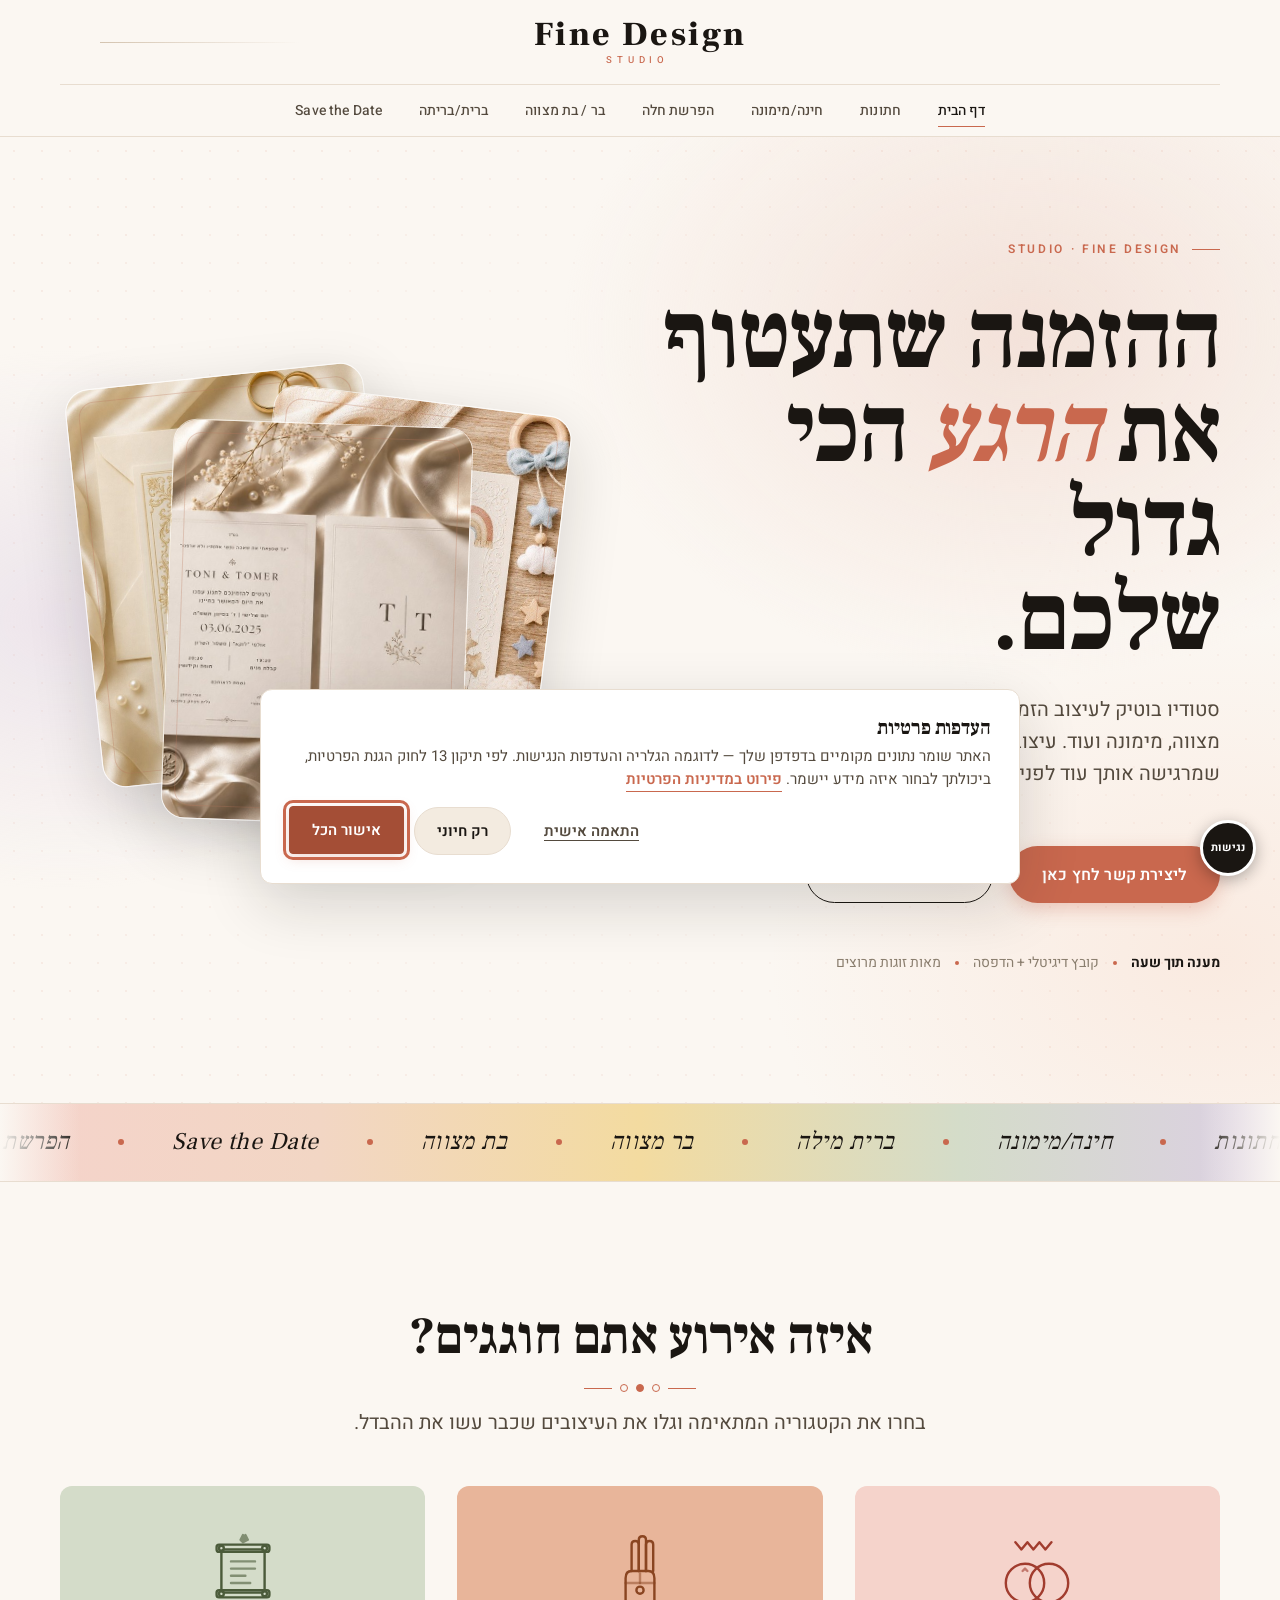
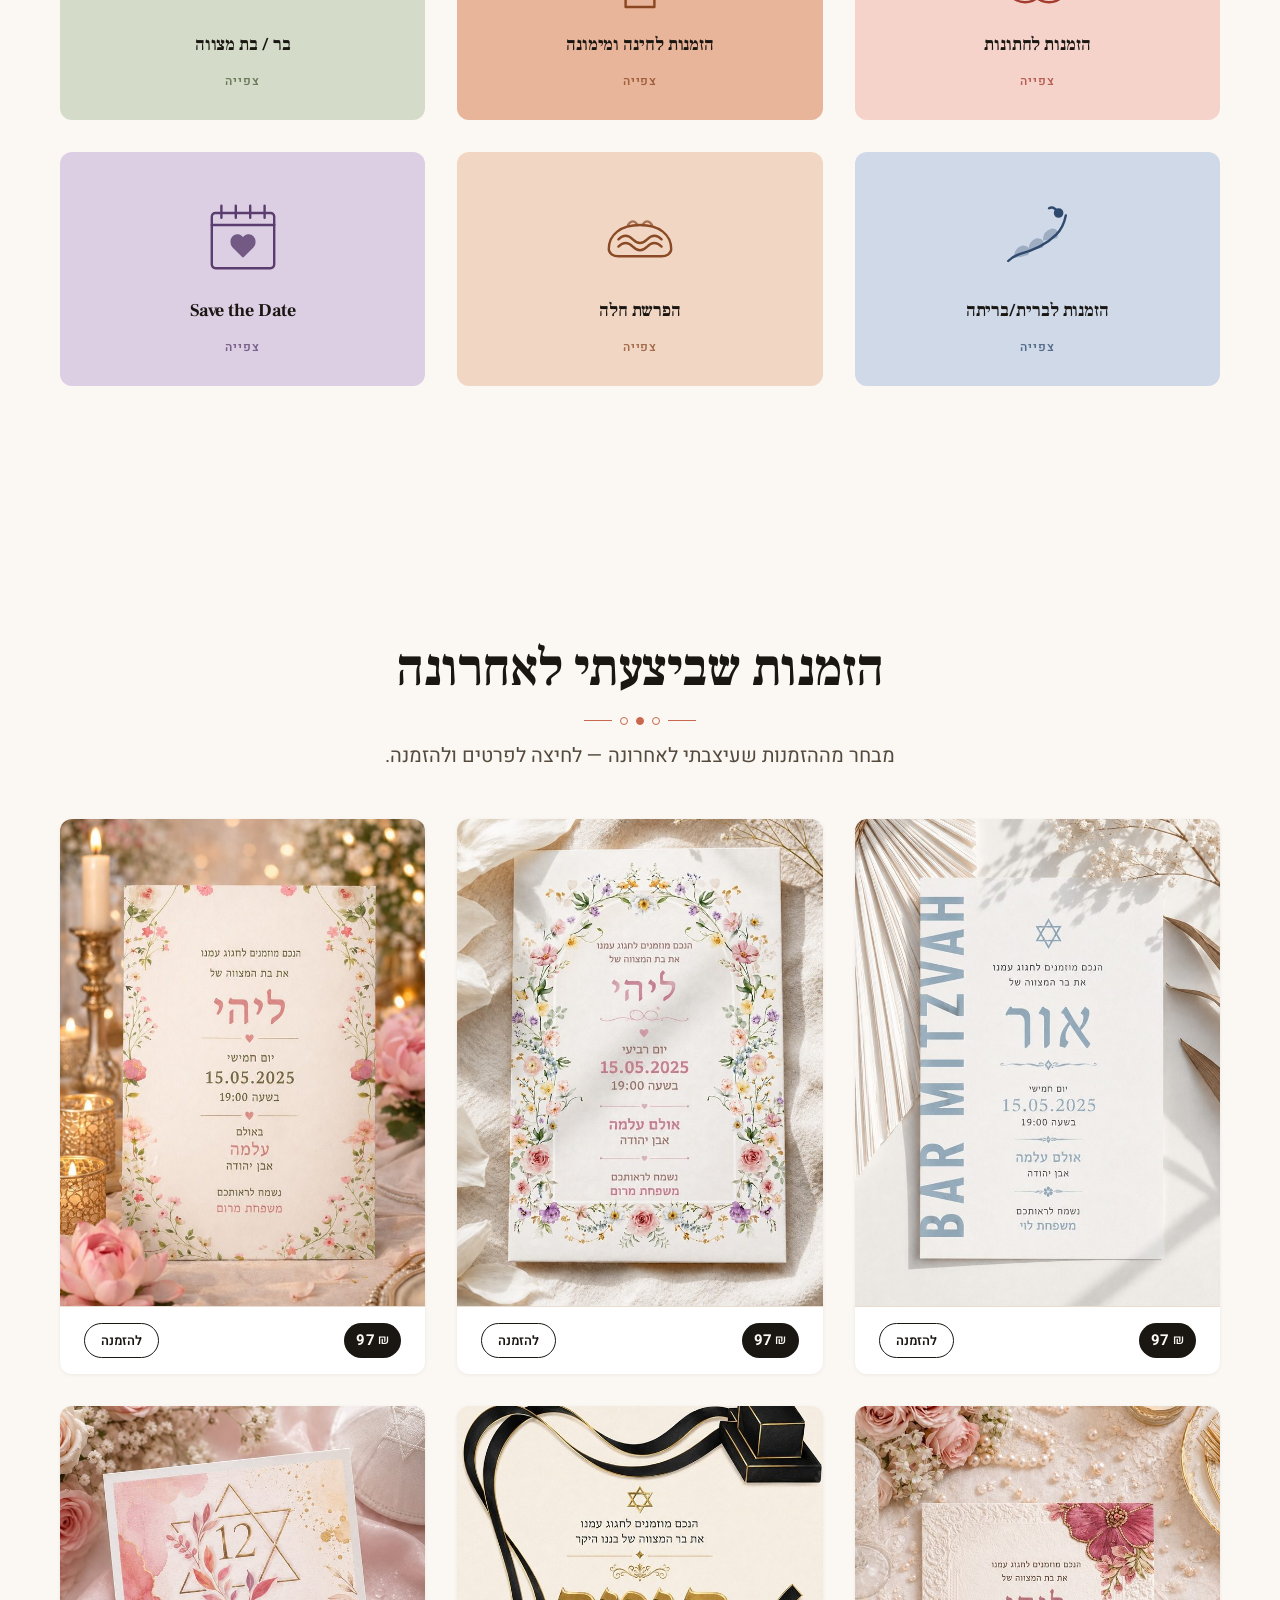
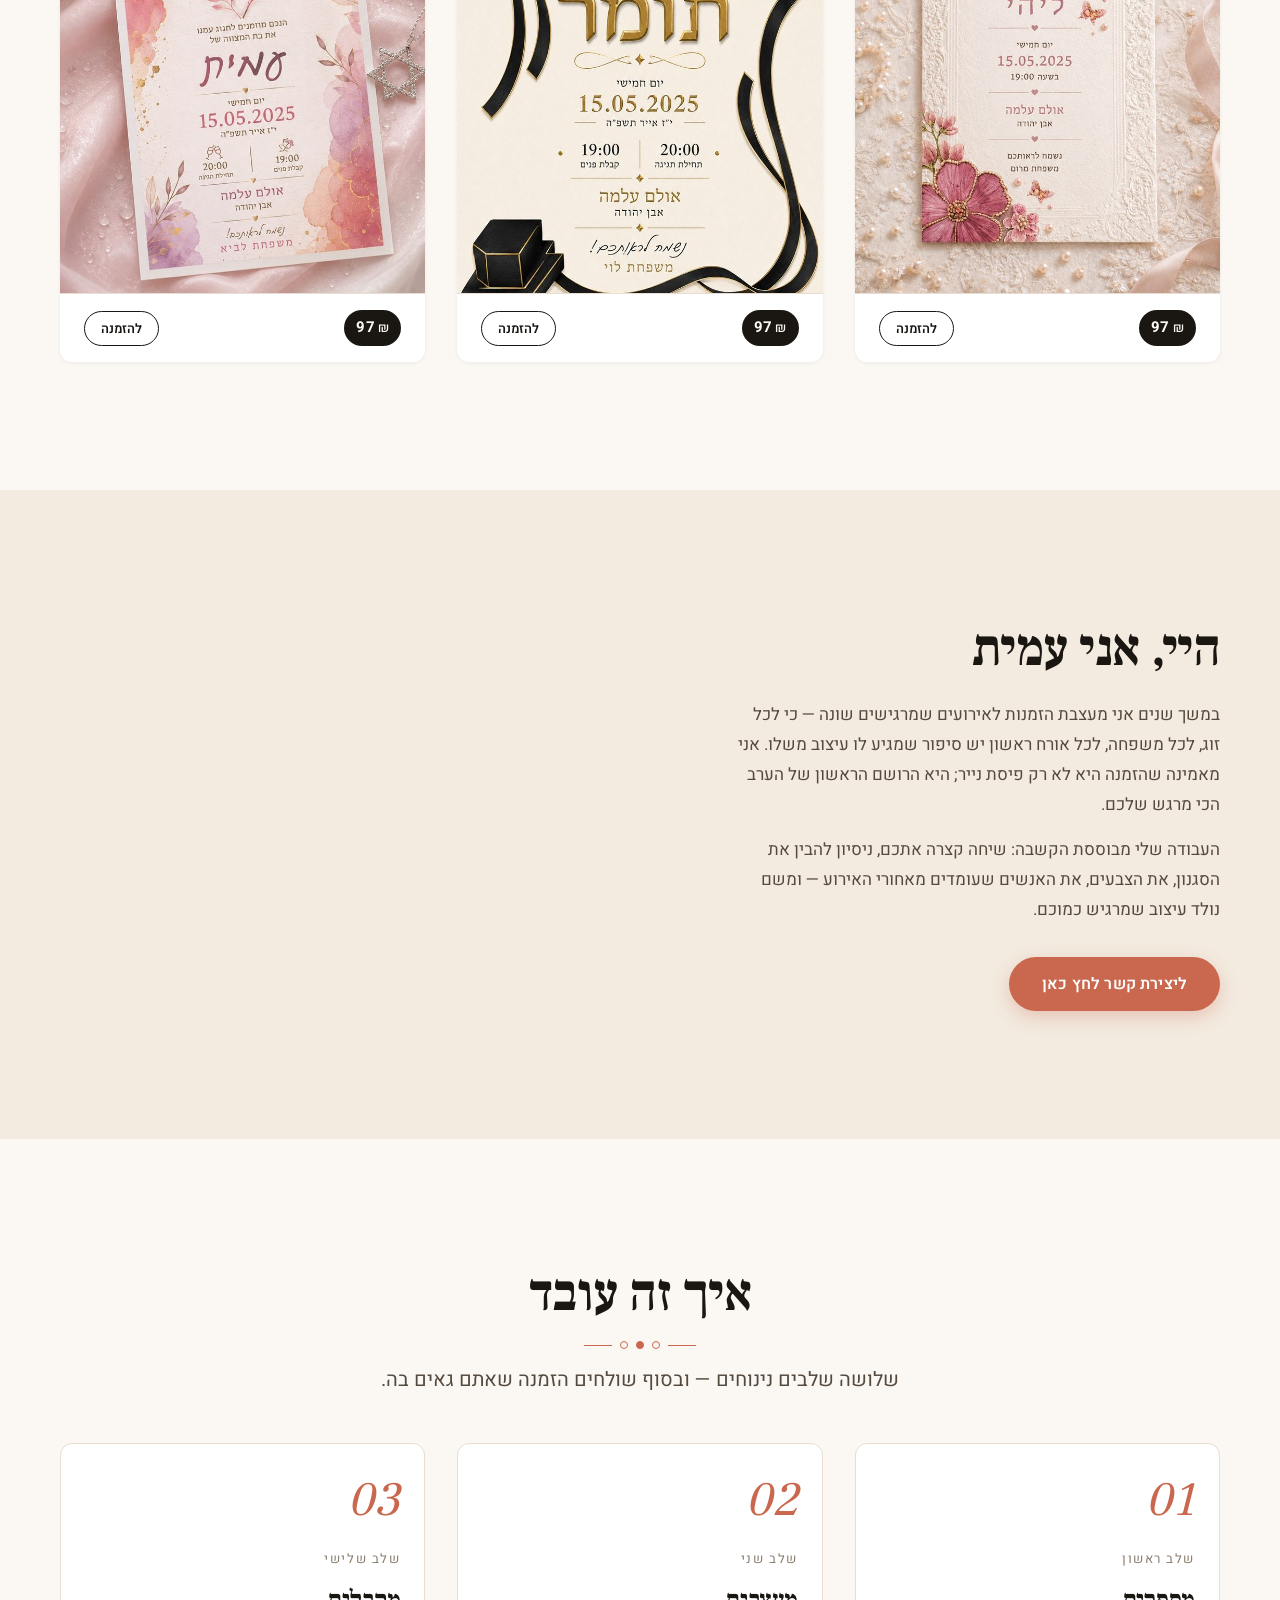
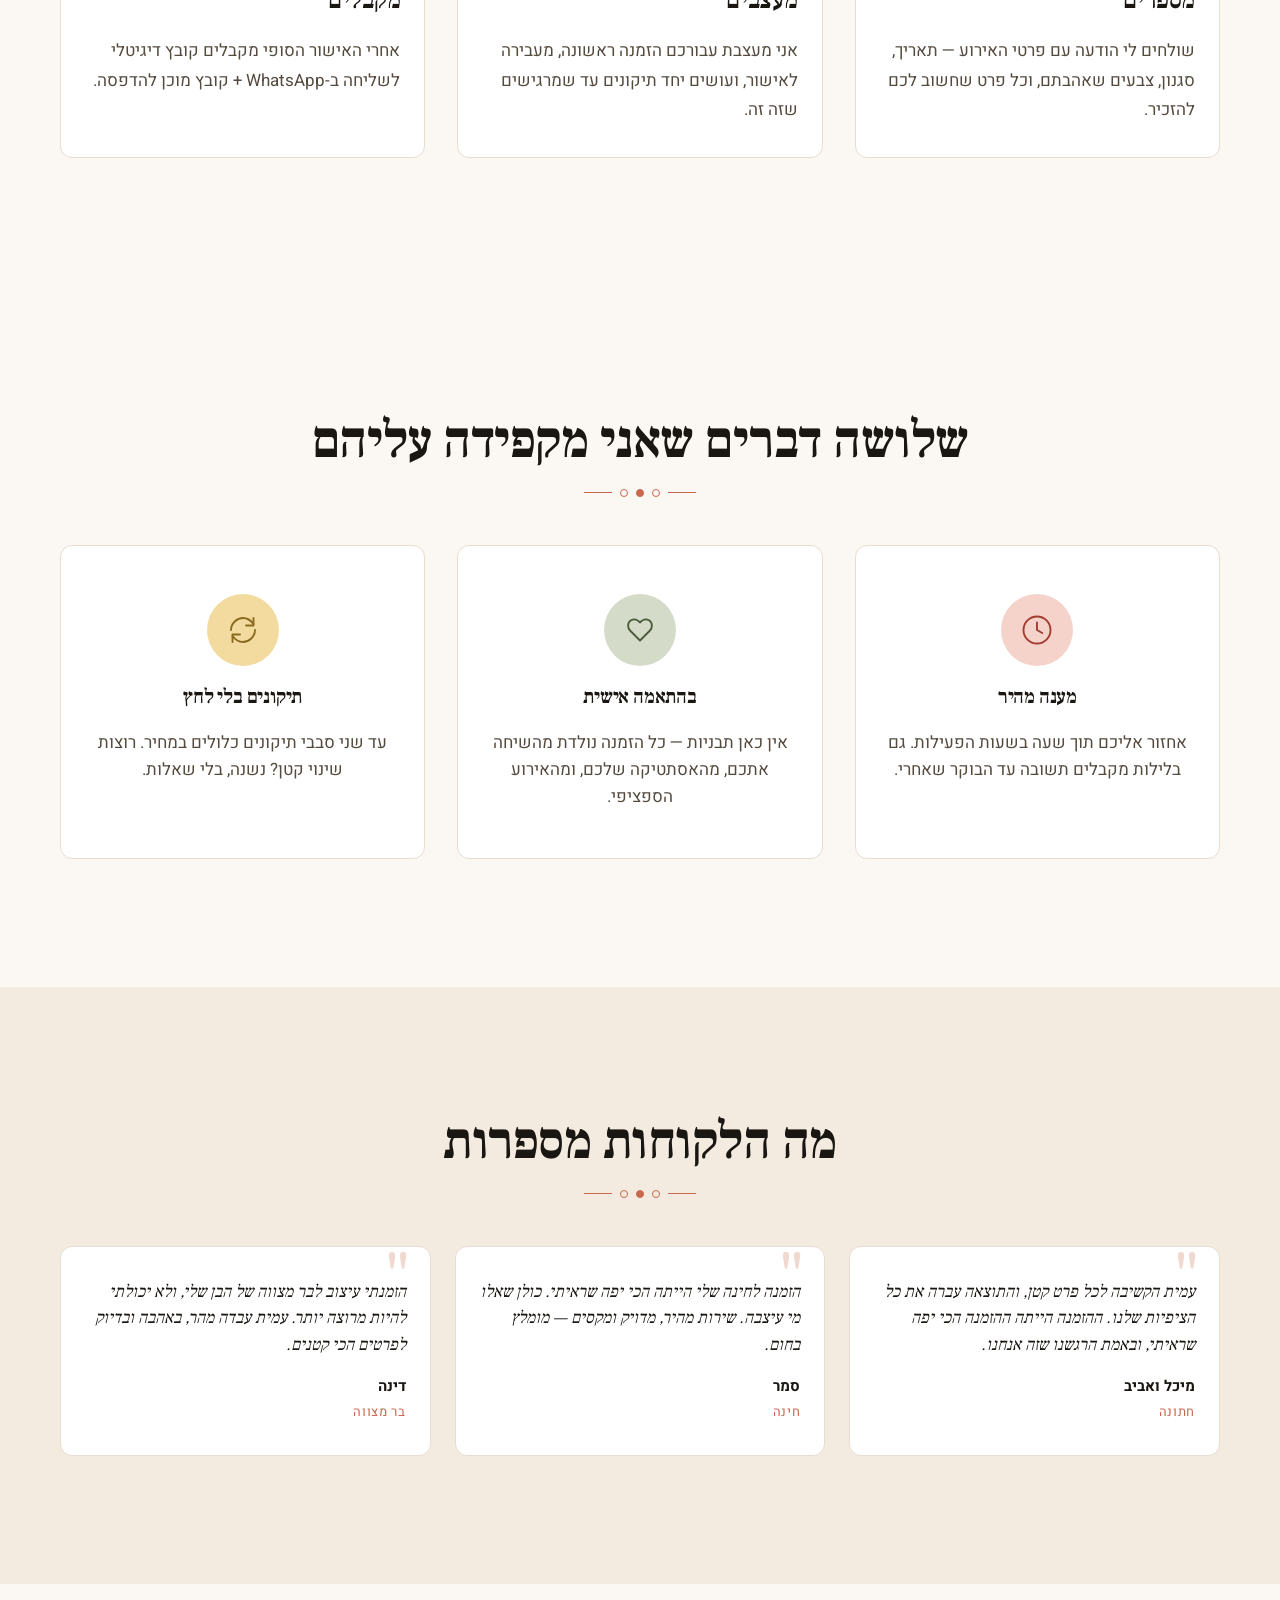
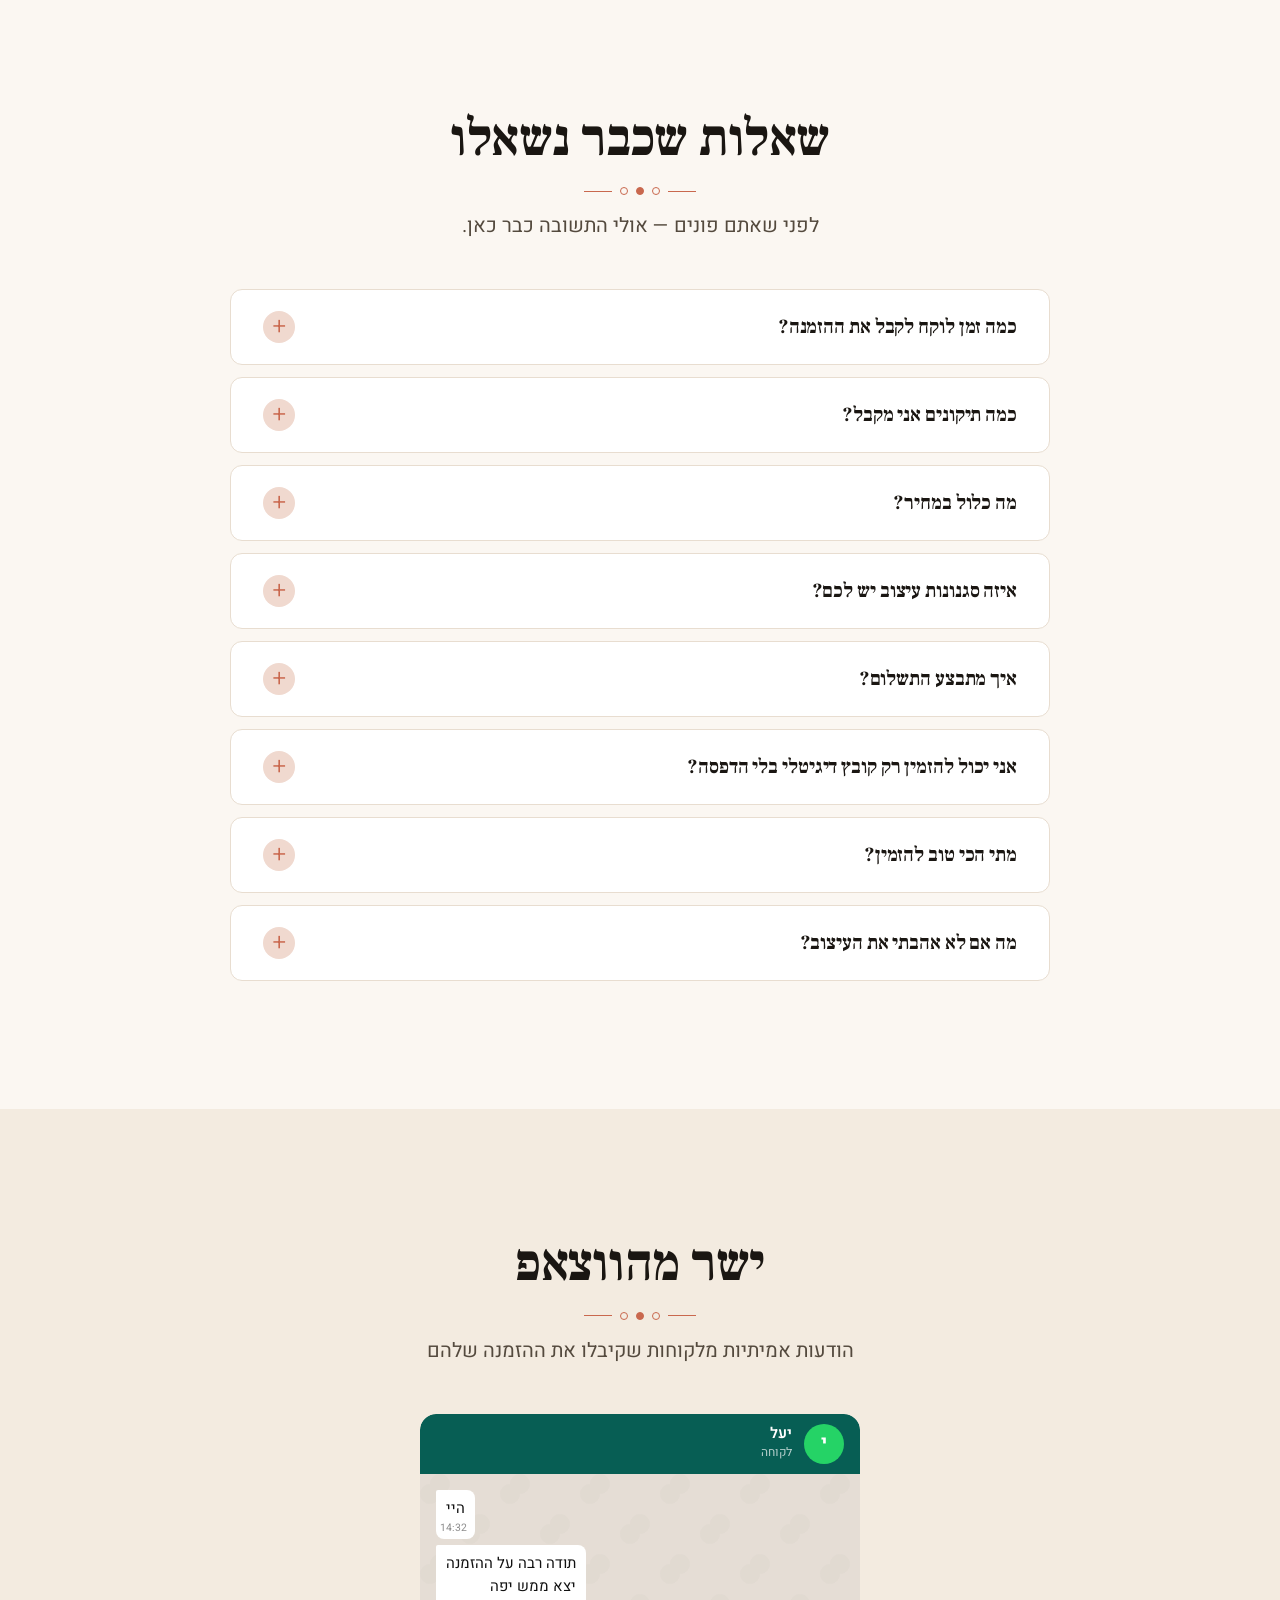
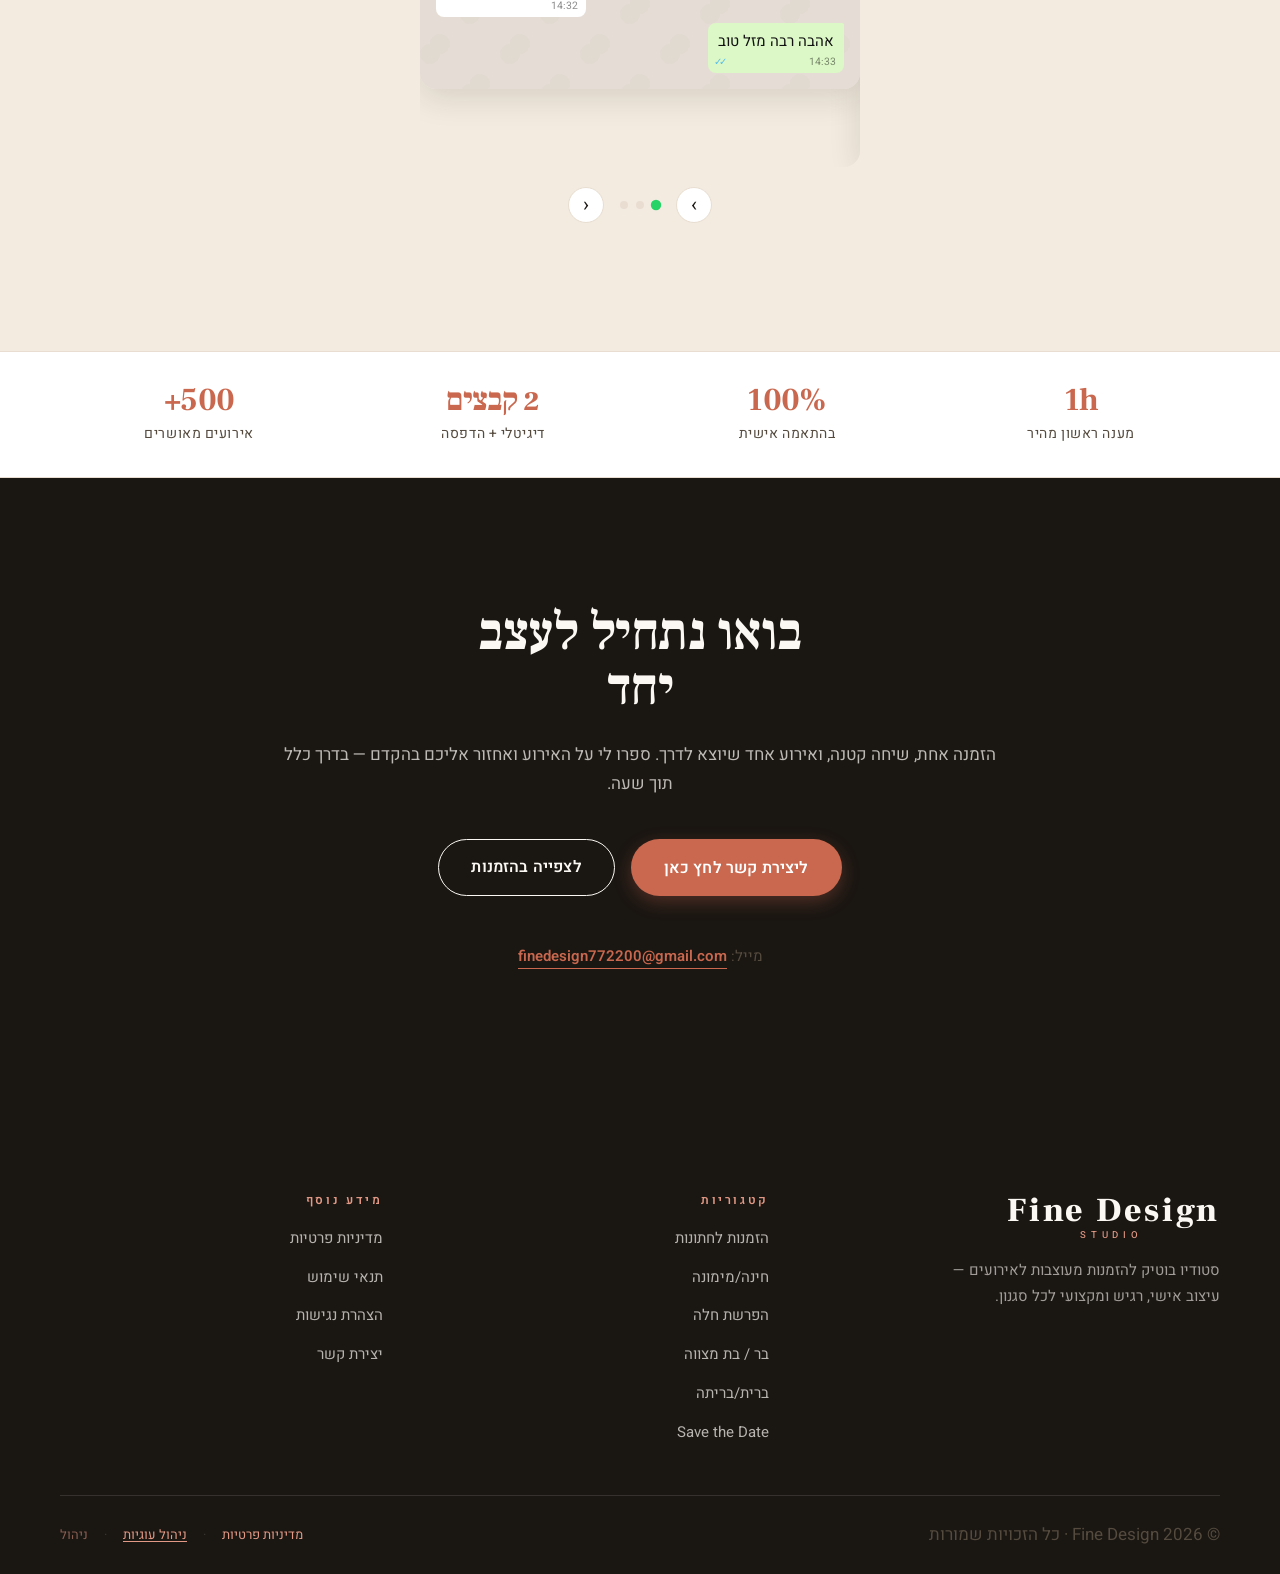
==== index.html @ a121dfce "Hamburger layout, FAQ edits, mobile reveal, invitation in email - Header: add padding-inline: 56px o" ====
<!DOCTYPE html>
<html dir="rtl" lang="he-IL">
<head>
  <meta charset="UTF-8">
  <meta name="viewport" content="width=device-width, initial-scale=1.0">
  <meta name="description" content="עיצוב הזמנות לאירועים בהתאמה אישית — חתונות, חינה, ברית מילה, בר/בת מצווה, ימי הולדת ועוד. סטודיו בוטיק, מענה תוך שעה, מחיר נגיש.">
  <meta name="keywords" content="הזמנות לאירועים, עיצוב הזמנות, הזמנות לחתונה, הזמנות לחינה, הזמנות לברית, הזמנות לבר מצווה, הזמנות ימי הולדת, הזמנות מעוצבות">
  <meta name="author" content="Fine Design — סטודיו עמית">
  <meta name="robots" content="index, follow">
  <title>Fine Design | סטודיו עמית — הזמנות לאירועים בעיצוב מדויק</title>
  <link rel="canonical" href="https://bespoke-raindrop-0633e9.netlify.app/">
  <meta property="og:type" content="website">
  <meta property="og:locale" content="he_IL">
  <meta property="og:url" content="https://bespoke-raindrop-0633e9.netlify.app/">
  <meta property="og:title" content="Fine Design | סטודיו עמית — הזמנות לאירועים בעיצוב מדויק">
  <meta property="og:description" content="עיצוב הזמנות לאירועים בהתאמה אישית — חתונות, חינה, ברית מילה, בר/בת מצווה, ימי הולדת ועוד.">
  <meta property="og:image" content="https://bespoke-raindrop-0633e9.netlify.app/images/og-image.jpg">
  <meta property="og:site_name" content="Fine Design">
  <meta name="twitter:card" content="summary_large_image">
  <meta name="twitter:title" content="Fine Design | סטודיו עמית">
  <meta name="twitter:description" content="הזמנות לאירועים בעיצוב מדויק — חתונות, חינה, ברית, בר/בת מצווה.">
  <script type="application/ld+json">
  {
    "@context": "https://schema.org",
    "@type": "ProfessionalService",
    "name": "Fine Design — סטודיו עמית",
    "description": "עיצוב הזמנות לאירועים בהתאמה אישית — חתונות, חינה, ברית מילה, בר/בת מצווה, ימי הולדת ועוד.",
    "url": "https://bespoke-raindrop-0633e9.netlify.app",
    "telephone": "+972505900090",
    "email": "amit@example.com",
    "priceRange": "₪₪",
    "areaServed": { "@type": "Country", "name": "Israel" },
    "serviceType": "עיצוב הזמנות לאירועים",
    "inLanguage": "he",
    "sameAs": []
  }
  </script>
  <link rel="preconnect" href="https://fonts.googleapis.com">
  <link rel="preconnect" href="https://fonts.gstatic.com" crossorigin>
  <link href="https://fonts.googleapis.com/css2?family=Frank+Ruhl+Libre:wght@400;500;700;900&family=Heebo:wght@300;400;500;600;700&display=swap" rel="stylesheet">
  <link rel="stylesheet" href="css/style.css">
  <link rel="stylesheet" href="css/accessibility.css">
</head>
<body>

  <a href="#main-content" class="skip-link">דלג לתוכן הראשי</a>

  <!-- ===== SVG SPRITE (category icons) ===== -->
  <svg width="0" height="0" style="position:absolute;" aria-hidden="true">
    <defs>

      <!-- Weddings: linked rings -->
      <symbol id="icon-weddings" viewBox="0 0 80 80">
        <g fill="none" stroke="currentColor" stroke-width="2" stroke-linecap="round" stroke-linejoin="round">
          <circle cx="30" cy="50" r="16"/>
          <circle cx="50" cy="50" r="16"/>
          <path d="M22 16 l5 6 l5 -6 l5 6 l5 -6 l5 6 l5 -6"/>
          <path d="M30 50 m-2 -10 l2 -2 l2 2" opacity="0.6"/>
        </g>
      </symbol>

      <!-- Henna: hand with henna pattern -->
      <symbol id="icon-henna" viewBox="0 0 80 80">
        <g fill="none" stroke="currentColor" stroke-width="2" stroke-linecap="round" stroke-linejoin="round">
          <path d="M28 70 V46 C28 42 30 40 33 40 H47 C50 40 52 42 52 46 V70 Z"/>
          <path d="M33 40 V18 C33 16 34.5 15 36 15 C37.5 15 39 16 39 18 V40"/>
          <path d="M39 40 V14 C39 12 40.5 11 42 11 C43.5 11 45 12 45 14 V40"/>
          <path d="M45 40 V18 C45 16 46.5 15 48 15 C49.5 15 51 16 51 18 V40"/>
          <path d="M28 50 H52" opacity="0.5"/>
          <circle cx="40" cy="56" r="3"/>
          <path d="M40 50 V42" opacity="0.5"/>
        </g>
      </symbol>

      <!-- Challah: braided loaf -->
      <symbol id="icon-challah" viewBox="0 0 80 80">
        <g fill="none" stroke="currentColor" stroke-width="2" stroke-linecap="round" stroke-linejoin="round">
          <path d="M14 50 C14 38 24 30 40 30 C56 30 66 38 66 50 C66 54 62 56 58 56 H22 C18 56 14 54 14 50 Z"/>
          <path d="M22 42 Q28 36 34 42 T46 42 T58 42"/>
          <path d="M22 48 Q28 42 34 48 T46 48 T58 48"/>
          <path d="M30 30 Q34 24 38 30 M42 30 Q46 24 50 30" opacity="0.7"/>
        </g>
      </symbol>

      <!-- Birthdays: cake with candle -->
      <symbol id="icon-birthdays" viewBox="0 0 80 80">
        <g fill="none" stroke="currentColor" stroke-width="2" stroke-linecap="round" stroke-linejoin="round">
          <path d="M18 64 H62 V46 C62 44 60 42 58 42 H22 C20 42 18 44 18 46 Z"/>
          <path d="M18 52 Q22 50 26 52 T34 52 T42 52 T50 52 T58 52 T62 52" opacity="0.7"/>
          <rect x="38" y="28" width="4" height="14" rx="1"/>
          <path d="M40 22 C39 26 41 26 40 22 L40 28" fill="currentColor"/>
          <path d="M40 20 C38 24 42 24 40 18" fill="currentColor"/>
          <circle cx="28" cy="58" r="1.5" fill="currentColor"/>
          <circle cx="52" cy="58" r="1.5" fill="currentColor"/>
          <circle cx="40" cy="60" r="1.5" fill="currentColor"/>
        </g>
      </symbol>

      <!-- Bar/bat mitzvah: torah scroll -->
      <symbol id="icon-bar-bat-mitzvah" viewBox="0 0 80 80">
        <g fill="none" stroke="currentColor" stroke-width="2" stroke-linecap="round" stroke-linejoin="round">
          <rect x="22" y="22" width="36" height="36" rx="3"/>
          <rect x="18" y="18" width="44" height="6" rx="2"/>
          <rect x="18" y="56" width="44" height="6" rx="2"/>
          <circle cx="22" cy="21" r="2"/>
          <circle cx="58" cy="21" r="2"/>
          <circle cx="22" cy="59" r="2"/>
          <circle cx="58" cy="59" r="2"/>
          <path d="M30 32 H50 M30 38 H50 M30 44 H42 M30 50 H46" opacity="0.6"/>
          <path d="M40 14 L42 10 L44 14 L40 16 L38 14 L40 10 Z" fill="currentColor" opacity="0.6"/>
        </g>
      </symbol>

      <!-- Brit milah: olive branch + dove -->
      <symbol id="icon-brit-milah" viewBox="0 0 80 80">
        <g fill="none" stroke="currentColor" stroke-width="2" stroke-linecap="round" stroke-linejoin="round">
          <path d="M16 60 Q20 56 26 54 Q34 52 42 48 Q50 44 56 38 Q62 32 64 22"/>
          <path d="M22 56 Q22 50 28 48 Q34 48 32 54 Q26 56 22 56 Z" fill="currentColor" opacity="0.3"/>
          <path d="M34 50 Q34 44 40 42 Q46 42 44 48 Q38 50 34 50 Z" fill="currentColor" opacity="0.3"/>
          <path d="M46 42 Q46 36 52 34 Q58 34 56 40 Q50 42 46 42 Z" fill="currentColor" opacity="0.3"/>
          <circle cx="58" cy="20" r="3" fill="currentColor"/>
          <path d="M58 20 Q54 14 50 16"/>
        </g>
      </symbol>

      <!-- Mimouna: sweet pastry / mufleta -->
      <symbol id="icon-mimouna" viewBox="0 0 80 80">
        <g fill="none" stroke="currentColor" stroke-width="2" stroke-linecap="round" stroke-linejoin="round">
          <ellipse cx="40" cy="46" rx="22" ry="14"/>
          <path d="M22 40 Q40 30 58 40" opacity="0.7"/>
          <path d="M22 46 Q40 36 58 46" opacity="0.7"/>
          <path d="M22 52 Q40 42 58 52" opacity="0.7"/>
          <path d="M28 30 L30 22 L34 24 L36 18 L40 22 L44 18 L46 24 L50 22 L52 30"/>
          <circle cx="34" cy="20" r="1.5" fill="currentColor" opacity="0.5"/>
          <circle cx="46" cy="20" r="1.5" fill="currentColor" opacity="0.5"/>
        </g>
      </symbol>

      <!-- Menus: open menu card -->
      <symbol id="icon-menus" viewBox="0 0 80 80">
        <g fill="none" stroke="currentColor" stroke-width="2" stroke-linecap="round" stroke-linejoin="round">
          <rect x="20" y="14" width="40" height="52" rx="3"/>
          <path d="M40 18 V62"/>
          <path d="M26 26 H36 M26 32 H34 M26 38 H36" opacity="0.65"/>
          <path d="M44 26 H54 M44 32 H52 M44 38 H54" opacity="0.65"/>
          <path d="M26 48 H54" opacity="0.4"/>
          <path d="M28 56 L32 52 L36 56" opacity="0.5"/>
          <path d="M44 56 L48 52 L52 56" opacity="0.5"/>
        </g>
      </symbol>

      <!-- Value: speed (clock/lightning) -->
      <symbol id="icon-speed" viewBox="0 0 48 48">
        <g fill="none" stroke="currentColor" stroke-width="2.5" stroke-linecap="round" stroke-linejoin="round">
          <circle cx="24" cy="24" r="18"/>
          <path d="M24 14 V24 L31 28"/>
        </g>
      </symbol>

      <!-- Value: heart (personal touch) -->
      <symbol id="icon-heart" viewBox="0 0 48 48">
        <g fill="none" stroke="currentColor" stroke-width="2.5" stroke-linecap="round" stroke-linejoin="round">
          <path d="M24 38 L11 25 C7 21 7 14 12 11 C16 9 21 10 24 14 C27 10 32 9 36 11 C41 14 41 21 37 25 Z"/>
        </g>
      </symbol>

      <!-- Value: refresh / unlimited edits -->
      <symbol id="icon-refresh" viewBox="0 0 48 48">
        <g fill="none" stroke="currentColor" stroke-width="2.5" stroke-linecap="round" stroke-linejoin="round">
          <path d="M8 24 C8 15 16 8 24 8 C30 8 35 12 38 16"/>
          <path d="M38 8 V18 H28"/>
          <path d="M40 24 C40 33 32 40 24 40 C18 40 13 36 10 32"/>
          <path d="M10 40 V30 H20"/>
        </g>
      </symbol>

      <!-- Save the date: calendar with heart -->
      <symbol id="icon-save-the-date" viewBox="0 0 80 80">
        <g fill="none" stroke="currentColor" stroke-width="2" stroke-linecap="round" stroke-linejoin="round">
          <rect x="14" y="20" width="52" height="46" rx="3"/>
          <path d="M14 30 H66" />
          <path d="M22 14 V24 M58 14 V24 M34 14 V24 M46 14 V24"/>
          <path d="M40 56 L32 48 C30 46 30 42 32 40 C34 38 38 38 40 42 C42 38 46 38 48 40 C50 42 50 46 48 48 Z" fill="currentColor" opacity="0.8"/>
        </g>
      </symbol>

    </defs>
  </svg>

  <!-- ===== HEADER ===== -->
  <header class="site-header" role="banner">
    <div class="container header-inner">

      <!-- Row 1: centered brand with hairlines -->
      <div class="header-row-brand">
        <span class="header-rule header-rule--start" aria-hidden="true"></span>
        <a href="index.html" class="logo" aria-label="Fine Design — דף הבית">
          <span class="logo-text">
            <span class="logo-fine">Fine Design</span>
            <span class="logo-design">STUDIO</span>
          </span>
        </a>
        <span class="header-rule header-rule--end" aria-hidden="true"></span>

        <button
          id="hamburger-btn"
          class="hamburger-btn"
          aria-label="פתח תפריט ניווט"
          aria-expanded="false"
          aria-controls="mobile-menu"
        >
          <span></span><span></span><span></span>
        </button>
      </div>

      <!-- Row 2: nav -->
      <div class="header-row-nav">
        <nav class="nav-desktop" aria-label="ניווט ראשי">
          <ul>
            <li><a href="index.html">דף הבית</a></li>
            <li><a href="pages/weddings.html">חתונות</a></li>
            <li><a href="pages/henna.html">חינה/מימונה</a></li>
            <li><a href="pages/challah.html">הפרשת חלה</a></li>
            <li><a href="pages/bar-bat-mitzvah.html">בר / בת מצווה</a></li>
            <li><a href="pages/brit-milah.html">ברית/בריתה</a></li>
            <li><a href="pages/save-the-date.html">Save the Date</a></li>
          </ul>
        </nav>
      </div>

    </div>
  </header>

  <!-- ===== MOBILE MENU ===== -->
  <div id="mobile-menu" class="mobile-menu" role="dialog" aria-modal="true" aria-label="תפריט ניווט">
    <div class="mobile-menu-header">
      <span class="logo-text logo-text--sm">
        <span class="logo-fine">Fine Design</span>
        <span class="logo-design">STUDIO</span>
      </span>
      <button id="mobile-menu-close" class="mobile-menu-close" aria-label="סגור תפריט">&#215;</button>
    </div>
    <nav class="mobile-menu-nav" aria-label="ניווט ראשי — תפריט נייד">
      <ul>
        <li><a href="index.html"><span class="menu-number" aria-hidden="true">01</span> דף הבית</a></li>
        <li><a href="pages/weddings.html"><span class="menu-number" aria-hidden="true">02</span> הזמנות לחתונות</a></li>
        <li><a href="pages/henna.html"><span class="menu-number" aria-hidden="true">03</span> הזמנות לחינה ומימונה</a></li>
        <li><a href="pages/challah.html"><span class="menu-number" aria-hidden="true">04</span> הזמנות להפרשת חלה</a></li>
        <li><a href="pages/bar-bat-mitzvah.html"><span class="menu-number" aria-hidden="true">05</span> הזמנות לבר / בת מצווה</a></li>
        <li><a href="pages/brit-milah.html"><span class="menu-number" aria-hidden="true">06</span> הזמנות לברית/בריתה</a></li>
        <li><a href="pages/save-the-date.html"><span class="menu-number" aria-hidden="true">07</span> Save the Date</a></li>
      </ul>
    </nav>
  </div>

  <!-- ===== MAIN CONTENT ===== -->
  <main id="main-content">

    <!-- HERO — editorial split with floating cards -->
    <section class="hero" aria-labelledby="hero-heading">
      <div class="container">
        <div class="hero-grid">

          <div class="hero-content">
            <span class="eyebrow" data-edit-key="hero_eyebrow">Studio · Fine Design</span>
            <h1 id="hero-heading" data-edit-key="hero_title">
              ההזמנה שתעטוף<br>
              את <span class="accent">הרגע</span> הכי גדול<br>
              שלכם.
            </h1>
            <p class="lede" data-edit-key="hero_lede">
              סטודיו בוטיק לעיצוב הזמנות לאירועים — חתונות, חינה, ברית, בר/בת מצווה, מימונה ועוד.
              עיצוב בהתאמה אישית, מענה מהיר, ותוצאה שמרגישה אותך עוד לפני שהאורחים הגיעו.
            </p>
            <div class="hero-actions">
              <button class="btn btn--primary open-contact-modal">ליצירת קשר לחץ כאן</button>
              <a href="#categories" class="btn btn--ghost" data-edit-key="hero_cta_secondary">לכל סוגי ההזמנות</a>
            </div>
            <div class="hero-trust" aria-label="ערכי הסטודיו">
              <span><strong>מענה תוך שעה</strong></span>
              <span class="dot" aria-hidden="true"></span>
              <span>קובץ דיגיטלי + הדפסה</span>
              <span class="dot" aria-hidden="true"></span>
              <span>מאות זוגות מרוצים</span>
            </div>
          </div>

          <div class="hero-stack" aria-hidden="true">
            <div class="hero-card hero-card--1">
              <img src="images/gallery/henna/001.jpg" alt="הזמנה לחינה" class="hero-card-img">
            </div>
            <div class="hero-card hero-card--2">
              <img src="images/gallery/weddings/001.jpg" alt="הזמנה לחתונה" class="hero-card-img">
            </div>
            <div class="hero-card hero-card--3">
              <img src="images/gallery/brit-milah/001.jpg" alt="הזמנה לברית" class="hero-card-img">
            </div>
          </div>

        </div>
      </div>
    </section>

    <!-- MARQUEE -->
    <div class="marquee" aria-hidden="true">
      <div class="marquee-track">
        <span class="marquee-item">חתונות</span>
        <span class="marquee-item">חינה/מימונה</span>
        <span class="marquee-item">ברית מילה</span>
        <span class="marquee-item">בר מצווה</span>
        <span class="marquee-item">בת מצווה</span>
        
        <span class="marquee-item">Save the Date</span>
        <span class="marquee-item">הפרשת חלה</span>
      </div>
    </div>

    <!-- CATEGORIES — asymmetric editorial grid -->
    <section class="section" id="categories" aria-labelledby="categories-heading" data-reveal>
      <div class="container">
        <div class="section-header section-header--center">
          <h2 id="categories-heading" data-edit-key="categories_title">איזה אירוע אתם חוגגים?</h2>
          <span class="ornament" aria-hidden="true">
            <span class="ornament-dot"></span>
            <span class="ornament-dot ornament-dot--filled"></span>
            <span class="ornament-dot"></span>
          </span>
          <p class="subtitle" data-edit-key="categories_lede">בחרו את הקטגוריה המתאימה וגלו את העיצובים שכבר עשו את ההבדל.</p>
        </div>

        <div class="categories-grid">

          <a href="pages/weddings.html" class="category-card category-card--weddings">
            <span class="category-card-icon"><svg><use href="#icon-weddings"/></svg></span>
            <h3 class="category-card-title">הזמנות לחתונות</h3>
            <span class="category-card-link">צפייה</span>
          </a>

          <a href="pages/henna.html" class="category-card category-card--henna">
            <span class="category-card-icon"><svg><use href="#icon-henna"/></svg></span>
            <h3 class="category-card-title">הזמנות לחינה ומימונה</h3>
            <span class="category-card-link">צפייה</span>
          </a>

          <a href="pages/bar-bat-mitzvah.html" class="category-card category-card--bar-bat-mitzvah">
            <span class="category-card-icon"><svg><use href="#icon-bar-bat-mitzvah"/></svg></span>
            <h3 class="category-card-title">בר / בת מצווה</h3>
            <span class="category-card-link">צפייה</span>
          </a>

          <a href="pages/brit-milah.html" class="category-card category-card--brit-milah">
            <span class="category-card-icon"><svg><use href="#icon-brit-milah"/></svg></span>
            <h3 class="category-card-title">הזמנות לברית/בריתה</h3>
            <span class="category-card-link">צפייה</span>
          </a>

          <a href="pages/challah.html" class="category-card category-card--challah">
            <span class="category-card-icon"><svg><use href="#icon-challah"/></svg></span>
            <h3 class="category-card-title">הפרשת חלה</h3>
            <span class="category-card-link">צפייה</span>
          </a>


          <a href="pages/save-the-date.html" class="category-card category-card--save-the-date">
            <span class="category-card-icon"><svg><use href="#icon-save-the-date"/></svg></span>
            <h3 class="category-card-title">Save the Date</h3>
            <span class="category-card-link">צפייה</span>
          </a>

        </div>
      </div>
    </section>

    <!-- LATEST WORK — auto-pulled from IndexedDB via gallery.js -->
    <section class="section" id="latest" aria-labelledby="latest-heading" data-reveal>
      <div class="container">
        <div class="section-header section-header--center">
          <h2 id="latest-heading">הזמנות שביצעתי לאחרונה</h2>
          <span class="ornament" aria-hidden="true">
            <span class="ornament-dot"></span>
            <span class="ornament-dot ornament-dot--filled"></span>
            <span class="ornament-dot"></span>
          </span>
          <p class="subtitle">מבחר מההזמנות שעיצבתי לאחרונה — לחיצה לפרטים ולהזמנה.</p>
        </div>

        <div class="gallery-grid" id="latest-grid" data-gallery-category="all" data-gallery-limit="6">
        </div>
      </div>
    </section>

    <!-- ABOUT -->
    <section class="section section--alt" id="about" aria-labelledby="about-heading" data-reveal>
      <div class="container">
        <div class="about-inner about-inner--centered">
          <div class="about-text">
            <h2 id="about-heading" data-edit-key="about_title">היי, אני עמית</h2>
            <p data-edit-key="about_p1">
              במשך שנים אני מעצבת הזמנות לאירועים שמרגישים שונה — כי
              לכל זוג, לכל משפחה, לכל אורח ראשון יש סיפור שמגיע לו עיצוב משלו.
              אני מאמינה שהזמנה היא לא רק פיסת נייר; היא הרושם הראשון של הערב הכי מרגש שלכם.
            </p>
            <p data-edit-key="about_p2">
              העבודה שלי מבוססת הקשבה: שיחה קצרה אתכם, ניסיון להבין את הסגנון, את הצבעים,
              את האנשים שעומדים מאחורי האירוע — ומשם נולד עיצוב שמרגיש כמוכם.
            </p>
            <div class="hero-actions">
              <button class="btn btn--primary open-contact-modal">ליצירת קשר לחץ כאן</button>
            </div>
          </div>
        </div>
      </div>
    </section>

    <!-- PROCESS -->
    <section class="section" id="process" aria-labelledby="process-heading" data-reveal>
      <div class="container">
        <div class="section-header section-header--center">
          <h2 id="process-heading">איך זה עובד</h2>
          <span class="ornament" aria-hidden="true">
            <span class="ornament-dot"></span>
            <span class="ornament-dot ornament-dot--filled"></span>
            <span class="ornament-dot"></span>
          </span>
          <p class="subtitle">שלושה שלבים נינוחים — ובסוף שולחים הזמנה שאתם גאים בה.</p>
        </div>

        <ol class="process-steps" aria-label="שלבי התהליך">
          <li class="process-step">
            <span class="step-number">01</span>
            <span class="step-meta">שלב ראשון</span>
            <h3>מספרים</h3>
            <p>שולחים לי הודעה עם פרטי האירוע — תאריך, סגנון, צבעים שאהבתם, וכל פרט שחשוב לכם להזכיר.</p>
          </li>
          <li class="process-step">
            <span class="step-number">02</span>
            <span class="step-meta">שלב שני</span>
            <h3>מעצבים</h3>
            <p>אני מעצבת עבורכם הזמנה ראשונה, מעבירה לאישור, ועושים יחד תיקונים עד שמרגישים שזה זה.</p>
          </li>
          <li class="process-step">
            <span class="step-number">03</span>
            <span class="step-meta">שלב שלישי</span>
            <h3>מקבלים</h3>
            <p>אחרי האישור הסופי מקבלים קובץ דיגיטלי לשליחה ב-WhatsApp + קובץ מוכן להדפסה.</p>
          </li>
        </ol>
      </div>
    </section>

    <!-- VALUES — why work with us -->
    <section class="section" id="values" aria-labelledby="values-heading" data-reveal>
      <div class="container">
        <div class="section-header section-header--center">
          <h2 id="values-heading">שלושה דברים שאני מקפידה עליהם</h2>
          <span class="ornament" aria-hidden="true">
            <span class="ornament-dot"></span>
            <span class="ornament-dot ornament-dot--filled"></span>
            <span class="ornament-dot"></span>
          </span>
        </div>

        <div class="values-grid">
          <div class="value-card value-card--rose">
            <span class="value-card-icon"><svg><use href="#icon-speed"/></svg></span>
            <h3>מענה מהיר</h3>
            <p>אחזור אליכם תוך שעה בשעות הפעילות. גם בלילות מקבלים תשובה עד הבוקר שאחרי.</p>
          </div>
          <div class="value-card value-card--sage">
            <span class="value-card-icon"><svg><use href="#icon-heart"/></svg></span>
            <h3>בהתאמה אישית</h3>
            <p>אין כאן תבניות — כל הזמנה נולדת מהשיחה אתכם, מהאסתטיקה שלכם, ומהאירוע הספציפי.</p>
          </div>
          <div class="value-card value-card--amber">
            <span class="value-card-icon"><svg><use href="#icon-refresh"/></svg></span>
            <h3>תיקונים בלי לחץ</h3>
            <p>עד שני סבבי תיקונים כלולים במחיר. רוצות שינוי קטן? נשנה, בלי שאלות.</p>
          </div>
        </div>
      </div>
    </section>

    <!-- TESTIMONIALS -->
    <section class="section section--alt" id="testimonials" aria-labelledby="testimonials-heading" data-reveal>
      <div class="container">
        <div class="section-header section-header--center">
          <h2 id="testimonials-heading">מה הלקוחות מספרות</h2>
          <span class="ornament" aria-hidden="true">
            <span class="ornament-dot"></span>
            <span class="ornament-dot ornament-dot--filled"></span>
            <span class="ornament-dot"></span>
          </span>
        </div>

        <div class="testimonials-grid">

          <article class="testimonial-card">
            <p class="testimonial-quote">
              עמית הקשיבה לכל פרט קטן, והתוצאה עברה את כל הציפיות שלנו.
              ההזמנה הייתה ההזמנה הכי יפה שראיתי, ובאמת הרגשנו שזה אנחנו.
            </p>
            <div class="testimonial-meta">
              <span class="testimonial-author">מיכל ואביב</span>
              <span class="testimonial-event">חתונה</span>
            </div>
          </article>

          <article class="testimonial-card">
            <p class="testimonial-quote">
              הזמנה לחינה שלי הייתה הכי יפה שראיתי. כולן שאלו מי עיצבה.
              שירות מהיר, מדויק ומקסים — מומלץ בחום.
            </p>
            <div class="testimonial-meta">
              <span class="testimonial-author">סמר</span>
              <span class="testimonial-event">חינה</span>
            </div>
          </article>

          <article class="testimonial-card">
            <p class="testimonial-quote">
              הזמנתי עיצוב לבר מצווה של הבן שלי, ולא יכולתי להיות מרוצה יותר.
              עמית עבדה מהר, באהבה ובדיוק לפרטים הכי קטנים.
            </p>
            <div class="testimonial-meta">
              <span class="testimonial-author">דינה</span>
              <span class="testimonial-event">בר מצווה</span>
            </div>
          </article>

        </div>
      </div>
    </section>

    <!-- FAQ -->
    <section class="section" id="faq" aria-labelledby="faq-heading" data-reveal>
      <div class="container">
        <div class="section-header section-header--center">
          <h2 id="faq-heading">שאלות שכבר נשאלו</h2>
          <span class="ornament" aria-hidden="true">
            <span class="ornament-dot"></span>
            <span class="ornament-dot ornament-dot--filled"></span>
            <span class="ornament-dot"></span>
          </span>
          <p class="subtitle">לפני שאתם פונים — אולי התשובה כבר כאן.</p>
        </div>

        <div class="faq-list">

          <details class="faq-item">
            <summary>כמה זמן לוקח לקבל את ההזמנה?</summary>
            <div class="faq-content">
              <p>בשעות הפעילות (א'-ה' 10:00-18:00) — לרוב אני מחזירה הצעת עיצוב ראשונה תוך 24 שעות.</p>
              <p>אחרי שאתם מאשרים את הסגנון, הקובץ הסופי מוכן תוך 1-3 ימי עסקים. ברגעים לחוצים — דברו איתי, ננסה לזרז.</p>
            </div>
          </details>

          <details class="faq-item">
            <summary>כמה תיקונים אני מקבל?</summary>
            <div class="faq-content">
              <p>עד שני סבבי תיקונים כלולים במחיר — בלי שאלות ובלי לחץ.</p>
              <p>אם הצורך גדול יותר, נסכם על תוספת קטנה, אבל ברוב המקרים שני סבבים יותר ממספיקים.</p>
            </div>
          </details>

          <details class="faq-item">
            <summary>מה כלול במחיר?</summary>
            <div class="faq-content">
              <p>1. תמונה מעוצבת לשליחה ב-WhatsApp עם פרטי האירוע שלכם.</p>
              <p>2. קובץ PDF איכותי להדפסה עצמאית (ללא שירות הדפסה).</p>
              <p>3. שני סבבי תיקונים בלי עלות נוספת.</p>
              <p>4. ייעוץ קצר על הסגנון, הצבעים והפורמט המתאים לאירוע.</p>
            </div>
          </details>

          <details class="faq-item">
            <summary>איזה סגנונות עיצוב יש לכם?</summary>
            <div class="faq-content">
              <p>כל הזמנה היא בהתאמה אישית — אין כאן תבניות מוכנות.</p>
              <p>אני עובדת על קו רחב: קלאסי-אלגנטי, בוהו-טבעי, מודרני-מינימליסטי, וינטג', צבעוני-שמח, ועוד. אם יש סגנון שאתם אוהבים מאוד — שלחו לי השראות ונבנה עליהן.</p>
            </div>
          </details>

          <details class="faq-item">
            <summary>איך מתבצע התשלום?</summary>
            <div class="faq-content">
              <p>תשלום בהעברה בנקאית או בביט (Bit) לאחר אישור ההזמנה הסופית.</p>
              <p>אפשר גם לפצל לשני תשלומים (חצי בהתחלה, חצי בסיום) — נדבר על זה בשיחה הראשונה.</p>
            </div>
          </details>

          <details class="faq-item">
            <summary>אני יכול להזמין רק קובץ דיגיטלי בלי הדפסה?</summary>
            <div class="faq-content">
              <p>כן, רוב הלקוחות מעדיפים בדיוק את זה. תקבלו תמונה מעוצבת מוכנה לשליחה בוואטסאפ/מייל וקובץ PDF אם תרצו להדפיס לבד.</p>
            </div>
          </details>

          <details class="faq-item">
            <summary>מתי הכי טוב להזמין?</summary>
            <div class="faq-content">
              <p>לחתונות — מומלץ להזמין לפחות חודש-חודשיים לפני האירוע, כדי שיהיה לכם זמן רגוע.</p>
              <p>לאירועים קטנים (חינה, ברית, יום הולדת) — אפשר גם שבועיים-שלושה לפני, וגם פחות אם יש לחץ.</p>
            </div>
          </details>

          <details class="faq-item">
            <summary>מה אם לא אהבתי את העיצוב?</summary>
            <div class="faq-content">
              <p>זה כמעט אף פעם לא קורה כי אנחנו מדברים לפני, אבל אם לא מתחברים לעיצוב הראשון — נשנה. שני סבבי תיקונים כלולים, וברגע שמרגישים שזה לא הולך — מחזירים את החצי השני של התשלום.</p>
            </div>
          </details>

        </div>
      </div>
    </section>

    <!-- WHATSAPP TESTIMONIALS CAROUSEL -->
    <section class="section section--alt" id="reviews" aria-labelledby="reviews-heading" data-reveal>
      <div class="container">
        <div class="section-header section-header--center">
          <h2 id="reviews-heading">ישר מהווצאפ</h2>
          <span class="ornament" aria-hidden="true">
            <span class="ornament-dot"></span>
            <span class="ornament-dot ornament-dot--filled"></span>
            <span class="ornament-dot"></span>
          </span>
          <p class="subtitle">הודעות אמיתיות מלקוחות שקיבלו את ההזמנה שלהם</p>
        </div>

        <div class="wa-carousel" role="region" aria-label="המלצות לקוחות">
          <div class="wa-track" id="wa-track">

            <!-- Slide 1: נועה -->
            <div class="wa-slide" role="group" aria-label="המלצה 1 מתוך 3">
              <div class="wa-window">
                <div class="wa-header">
                  <span class="wa-avatar" aria-hidden="true">נ</span>
                  <div class="wa-header-info">
                    <span class="wa-name">נועה</span>
                    <span class="wa-status">לקוחה</span>
                  </div>
                </div>
                <div class="wa-body">
                  <div class="wa-msg wa-msg--their">
                    <p>היי</p>
                    <span class="wa-time">15:18</span>
                  </div>
                  <div class="wa-msg wa-msg--their">
                    <p>תודה רבה על ההזמנה<br>יצא ממש יפה</p>
                    <span class="wa-time">15:18</span>
                  </div>
                  <div class="wa-msg wa-msg--mine">
                    <p>המון המון מזל טוב<br>באהבה רבה</p>
                    <span class="wa-time">15:19</span>
                    <span class="wa-ticks" aria-hidden="true">&#10003;&#10003;</span>
                  </div>
                </div>
              </div>
            </div>

            <!-- Slide 2: מיכל -->
            <div class="wa-slide" role="group" aria-label="המלצה 2 מתוך 3">
              <div class="wa-window">
                <div class="wa-header">
                  <span class="wa-avatar" aria-hidden="true">מ</span>
                  <div class="wa-header-info">
                    <span class="wa-name">מיכל</span>
                    <span class="wa-status">לקוחה</span>
                  </div>
                </div>
                <div class="wa-body">
                  <div class="wa-msg wa-msg--their">
                    <p>רציתי להגיד תודה רבה על ההזמנה<br>יצא ממש יפה!</p>
                    <span class="wa-time">15:18</span>
                  </div>
                  <div class="wa-msg wa-msg--mine">
                    <p>היי מיכל אהובה<br>איזה כיף לשמוע, שמחה שאהבת!</p>
                    <span class="wa-time">15:19</span>
                    <span class="wa-ticks" aria-hidden="true">&#10003;&#10003;</span>
                  </div>
                  <div class="wa-msg wa-msg--their">
                    <p>בהחלט! הכל היה מושלם</p>
                    <span class="wa-time">15:20</span>
                  </div>
                  <div class="wa-msg wa-msg--mine">
                    <p>באהבה רבה, מזל טוב</p>
                    <span class="wa-time">15:20</span>
                    <span class="wa-ticks" aria-hidden="true">&#10003;&#10003;</span>
                  </div>
                </div>
              </div>
            </div>

            <!-- Slide 3: יעל -->
            <div class="wa-slide" role="group" aria-label="המלצה 3 מתוך 3">
              <div class="wa-window">
                <div class="wa-header">
                  <span class="wa-avatar" aria-hidden="true">י</span>
                  <div class="wa-header-info">
                    <span class="wa-name">יעל</span>
                    <span class="wa-status">לקוחה</span>
                  </div>
                </div>
                <div class="wa-body">
                  <div class="wa-msg wa-msg--their">
                    <p>היי</p>
                    <span class="wa-time">14:32</span>
                  </div>
                  <div class="wa-msg wa-msg--their">
                    <p>תודה רבה על ההזמנה<br>יצא ממש יפה</p>
                    <span class="wa-time">14:32</span>
                  </div>
                  <div class="wa-msg wa-msg--mine">
                    <p>אהבה רבה מזל טוב</p>
                    <span class="wa-time">14:33</span>
                    <span class="wa-ticks" aria-hidden="true">&#10003;&#10003;</span>
                  </div>
                </div>
              </div>
            </div>

          </div>

          <div class="wa-controls">
            <button class="wa-btn" id="wa-prev" aria-label="המלצה הקודמת">&#8250;</button>
            <div class="wa-dots" role="tablist" aria-label="בחר המלצה">
              <button class="wa-dot wa-dot--active" role="tab" aria-selected="true" aria-label="המלצה 1" data-wa-index="0"></button>
              <button class="wa-dot" role="tab" aria-selected="false" aria-label="המלצה 2" data-wa-index="1"></button>
              <button class="wa-dot" role="tab" aria-selected="false" aria-label="המלצה 3" data-wa-index="2"></button>
            </div>
            <button class="wa-btn" id="wa-next" aria-label="המלצה הבאה">&#8249;</button>
          </div>
        </div>

      </div>
    </section>

    <!-- TRUST STRIP -->
    <section class="trust-strip" aria-label="ערכי הסטודיו">
      <div class="container">
        <div class="trust-strip-inner">
          <div class="trust-item">
            <span class="trust-item-num">1h</span>
            <span class="trust-item-label">מענה ראשון מהיר</span>
          </div>
          <div class="trust-item">
            <span class="trust-item-num">100%</span>
            <span class="trust-item-label">בהתאמה אישית</span>
          </div>
          <div class="trust-item">
            <span class="trust-item-num">2 קבצים</span>
            <span class="trust-item-label">דיגיטלי + הדפסה</span>
          </div>
          <div class="trust-item">
            <span class="trust-item-num">500+</span>
            <span class="trust-item-label">אירועים מאושרים</span>
          </div>
        </div>
      </div>
    </section>

    <!-- FINAL CTA -->
    <section class="section section--ink" id="contact" aria-labelledby="contact-heading" data-reveal>
      <div class="container">
        <div class="contact-inner">
          <h2 id="contact-heading" data-edit-key="cta_title">בואו נתחיל לעצב יחד</h2>
          <p data-edit-key="cta_lede">
            הזמנה אחת, שיחה קטנה, ואירוע אחד שיוצא לדרך.
            ספרו לי על האירוע ואחזור אליכם בהקדם — בדרך כלל תוך שעה.
          </p>

          <div class="hero-actions" style="justify-content: center;">
            <button class="btn btn--primary open-contact-modal">ליצירת קשר לחץ כאן</button>
            <a href="pages/weddings.html" class="btn btn--ghost">לצפייה בהזמנות</a>
          </div>

          <div class="contact-details" role="list">
            <div class="contact-item" role="listitem">
              מייל:
              <a href="mailto:finedesign772200@gmail.com">finedesign772200@gmail.com</a>
            </div>
          </div>
        </div>
      </div>
    </section>

  </main>

  <!-- ===== FOOTER ===== -->
  <footer class="site-footer" role="contentinfo">
    <div class="container">
      <div class="footer-inner">

        <div class="footer-brand">
          <div class="logo" aria-label="Fine Design — סטודיו עמית">
            <span class="logo-text">
              <span class="logo-fine">Fine Design</span>
              <span class="logo-design">STUDIO</span>
            </span>
          </div>
          <p data-edit-key="footer_about">סטודיו בוטיק להזמנות מעוצבות לאירועים — עיצוב אישי, רגיש ומקצועי לכל סגנון.</p>
        </div>

        <nav class="footer-nav" aria-label="ניווט הזמנות">
          <h4>קטגוריות</h4>
          <ul>
            <li><a href="pages/weddings.html">הזמנות לחתונות</a></li>
            <li><a href="pages/henna.html">חינה/מימונה</a></li>
            <li><a href="pages/challah.html">הפרשת חלה</a></li>
            <li><a href="pages/bar-bat-mitzvah.html">בר / בת מצווה</a></li>
            <li><a href="pages/brit-milah.html">ברית/בריתה</a></li>
            <li><a href="pages/save-the-date.html">Save the Date</a></li>
          </ul>
        </nav>

        <div class="footer-legal">
          <h4>מידע נוסף</h4>
          <ul>
            <li><a href="pages/privacy.html">מדיניות פרטיות</a></li>
            <li><a href="pages/terms.html">תנאי שימוש</a></li>
            <li><a href="pages/accessibility.html">הצהרת נגישות</a></li>
            <li><a href="#contact">יצירת קשר</a></li>
          </ul>
        </div>

      </div>

      <div class="footer-bottom">
        <p>&copy; 2026 Fine Design · כל הזכויות שמורות</p>
        <div style="display:flex; gap:16px; align-items:center; flex-wrap:wrap; justify-content:center;">
          <a href="pages/privacy.html" class="accessibility-statement-link">מדיניות פרטיות</a>
          <span aria-hidden="true" style="opacity:0.3;">·</span>
          <button type="button" class="accessibility-statement-link" data-cookie-settings style="background:none;border:none;padding:0;font:inherit;cursor:pointer;text-decoration:underline;text-underline-offset:2px;">ניהול עוגיות</button>
          <span aria-hidden="true" style="opacity:0.3;">·</span>
          <a href="admin.html" class="accessibility-statement-link" style="opacity:0.55;" aria-label="כניסה לפאנל ניהול">ניהול</a>
        </div>
      </div>
    </div>
  </footer>

  <script src="js/db.js"></script>
  <script src="js/site-settings.js"></script>
  <script src="js/gallery.js"></script>
  <script src="js/main.js"></script>
  <script src="js/accessibility.js"></script>
  <script src="js/cookie-banner.js"></script>
</body>
</html>
---- css/style.css ----
/* =========================================================
   FINE DESIGN — Editorial Boutique Warmth
   See DESIGN.md for the full system
   ========================================================= */

:root {
  /* Color — Core */
  --ink:        #1a1612;
  --ink-soft:   #544a3e;
  --ink-mute:   #8a7e6e;
  --paper:      #fbf7f2;
  --paper-tint: #f3ebe0;
  --clay:       #c9684e;
  --clay-deep:  #a44e36;
  --clay-soft:  #e29985;
  --blush:      #f0d9cf;
  --rose-gold:  #b8775c;
  --line:       #e8ddd0;
  --line-strong:#d4c4b0;
  --surface:    #ffffff;

  /* Color — Category accent palette (each category gets its own tone) */
  --tint-rose:      #f5d3cb;  /* weddings */
  --tint-henna:     #e8b59a;  /* henna */
  --tint-amber:     #f3dba0;  /* birthdays */
  --tint-sage:      #d4dcc9;  /* bar/bat mitzvah */
  --tint-blue:      #cfd9e8;  /* brit milah */
  --tint-coral:     #f5b89a;  /* mimouna */
  --tint-lavender:  #dccfe4;  /* save the date */
  --tint-cream:     #efe4d1;  /* menus */
  --tint-peach:     #f2d6c4;  /* challah */

  /* Ink tones to pair with each tint (for icons & accents) */
  --ink-rose:       #a13c2e;
  --ink-henna:      #8a4521;
  --ink-amber:      #8a6a1e;
  --ink-sage:       #4b5b3a;
  --ink-blue:       #2f4a6e;
  --ink-coral:      #a04220;
  --ink-lavender:   #5a3d6e;
  --ink-cream:      #6e5430;
  --ink-peach:      #8a4a25;

  /* Legacy aliases kept so accessibility/admin/older selectors still resolve */
  --bg:              var(--paper);
  --bg-alt:          var(--paper-tint);
  --gold:            var(--clay);
  --gold-dark:       var(--clay-deep);
  --gold-light:      var(--blush);
  --text:            var(--ink);
  --text-secondary:  var(--ink-soft);
  --border:          var(--line);
  --white:           var(--surface);
  --card-bg:         var(--surface);

  /* Shadows */
  --shadow-sm: 0 1px 4px rgba(26,22,18,0.06);
  --shadow-md: 0 8px 28px rgba(26,22,18,0.10);
  --shadow-lg: 0 20px 60px rgba(26,22,18,0.16);

  /* Typography */
  --font-heading: 'Frank Ruhl Libre', 'Times New Roman', serif;
  --font-body:    'Heebo', 'Arial', sans-serif;

  --text-eyebrow: 0.75rem;
  --text-meta:    0.875rem;
  --text-body:    1.0625rem;
  --text-lede:    1.25rem;
  --text-h4:      clamp(1.125rem, 1.6vw, 1.375rem);
  --text-h3:      clamp(1.375rem, 2vw, 1.75rem);
  --text-h2:      clamp(2rem, 5vw, 3.25rem);
  --text-h1:      clamp(2.5rem, 8vw, 6rem);

  /* Spacing (8px rhythm) */
  --space-1:   8px;
  --space-2:  16px;
  --space-3:  24px;
  --space-4:  32px;
  --space-5:  48px;
  --space-6:  64px;
  --space-7:  96px;
  --space-8: 144px;

  --section-pad: clamp(64px, 10vw, 144px);

  /* Radii */
  --radius-sm: 4px;
  --radius-md: 12px;
  --radius-lg: 24px;
  --radius-pill: 999px;

  /* Motion */
  --ease: cubic-bezier(0.2, 0.7, 0.2, 1);
  --ease-out: cubic-bezier(0, 0, 0.2, 1);
  --t-fast: 150ms;
  --t-base: 280ms;
  --t-slow: 600ms;
  --transition: var(--t-base) var(--ease);
}

/* =========================================================
   RESET & BASE
   ========================================================= */
*, *::before, *::after {
  box-sizing: border-box;
  margin: 0;
  padding: 0;
}

html {
  font-size: 16px;
  scroll-behavior: smooth;
  -webkit-text-size-adjust: 100%;
}

body {
  font-family: var(--font-body);
  background-color: var(--paper);
  color: var(--ink);
  line-height: 1.7;
  font-size: var(--text-body);
  direction: rtl;
  text-rendering: optimizeLegibility;
  -webkit-font-smoothing: antialiased;
  overflow-x: hidden;
}

img {
  display: block;
  max-width: 100%;
  height: auto;
}

a {
  color: inherit;
  text-decoration: none;
}

ul, ol { list-style: none; }

button {
  cursor: pointer;
  font-family: var(--font-body);
  border: none;
  background: none;
  color: inherit;
}

::selection {
  background: var(--clay);
  color: #fff;
}

/* =========================================================
   TYPOGRAPHY
   ========================================================= */
h1, h2, h3, h4, h5 {
  font-family: var(--font-heading);
  font-weight: 700;
  line-height: 1.15;
  letter-spacing: -0.01em;
  color: var(--ink);
}

h1 { font-size: var(--text-h1); line-height: 0.98; letter-spacing: -0.02em; }
h2 { font-size: var(--text-h2); line-height: 1.05; }
h3 { font-size: var(--text-h3); }
h4 { font-size: var(--text-h4); }

p {
  color: var(--ink-soft);
  font-size: var(--text-body);
  line-height: 1.75;
}

.lede {
  font-size: var(--text-lede);
  color: var(--ink-soft);
  max-width: 56ch;
  line-height: 1.6;
}

.eyebrow {
  display: inline-flex;
  align-items: center;
  gap: 10px;
  font-family: var(--font-body);
  font-size: var(--text-eyebrow);
  font-weight: 600;
  letter-spacing: 0.22em;
  text-transform: uppercase;
  color: var(--clay);
}

.eyebrow::before {
  content: '';
  width: 28px;
  height: 1px;
  background: var(--clay);
  display: inline-block;
}

/* =========================================================
   LAYOUT
   ========================================================= */
.container {
  width: 100%;
  max-width: 1240px;
  margin-inline: auto;
  padding-inline: clamp(20px, 4vw, 40px);
}

.container--narrow {
  max-width: 880px;
}

.section {
  padding-block: var(--section-pad);
}

.section--alt {
  background-color: var(--paper-tint);
}

.section--ink {
  background-color: var(--ink);
  color: var(--paper);
}
.section--ink h1, .section--ink h2, .section--ink h3 { color: var(--paper); }
.section--ink p { color: rgba(251,247,242,0.72); }

.section-header {
  display: flex;
  flex-direction: column;
  align-items: flex-start;
  gap: var(--space-2);
  margin-block-end: var(--space-5);
  max-width: 720px;
}

.section-header--center {
  align-items: center;
  text-align: center;
  margin-inline: auto;
}

.section-header .subtitle,
.section-header p {
  color: var(--ink-soft);
  font-size: var(--text-lede);
  line-height: 1.5;
}

/* Legacy decorative divider — keep no-op */
.divider { display: none; }

/* =========================================================
   BUTTONS
   ========================================================= */
.btn {
  display: inline-flex;
  align-items: center;
  justify-content: center;
  gap: 8px;
  min-height: 48px;
  padding: 14px 32px;
  font-family: var(--font-body);
  font-size: 1rem;
  font-weight: 600;
  letter-spacing: 0.01em;
  border-radius: var(--radius-pill);
  transition: background-color var(--transition), color var(--transition),
              border-color var(--transition), transform var(--transition),
              box-shadow var(--transition);
  text-align: center;
  cursor: pointer;
  white-space: nowrap;
  border: 1.5px solid transparent;
}

.btn--primary {
  background-color: var(--clay);
  color: #fff;
  box-shadow: 0 6px 18px rgba(201,104,78,0.30);
}
.btn--primary:hover,
.btn--primary:focus-visible {
  background-color: var(--clay-deep);
  transform: translateY(-1px);
  box-shadow: 0 10px 24px rgba(164,78,54,0.34);
}

/* WhatsApp button — official brand green */
.btn--whatsapp {
  background-color: #25D366;
  color: #ffffff;
  border-color: #25D366;
  box-shadow: 0 6px 18px rgba(37,211,102,0.32);
}
.btn--whatsapp:hover,
.btn--whatsapp:focus-visible {
  background-color: #1ebe5d;
  border-color: #1ebe5d;
  color: #ffffff;
  transform: translateY(-1px);
  box-shadow: 0 10px 24px rgba(30,190,93,0.36);
}
.btn--whatsapp::before {
  content: '';
  width: 18px;
  height: 18px;
  background-color: currentColor;
  -webkit-mask: url("data:image/svg+xml;utf8,<svg xmlns='http://www.w3.org/2000/svg' viewBox='0 0 24 24'><path d='M19.05 4.91A9.82 9.82 0 0 0 12.07 2a9.83 9.83 0 0 0-8.47 14.78L2 22l5.32-1.39a9.83 9.83 0 0 0 4.74 1.21h.01a9.83 9.83 0 0 0 9.82-9.82 9.79 9.79 0 0 0-2.84-7.09zM12.07 20.15a8.13 8.13 0 0 1-4.15-1.14l-.3-.18-3.08.81.82-3-.19-.31a8.18 8.18 0 0 1 12.58-10.1 8.13 8.13 0 0 1 2.4 5.8c0 4.5-3.66 8.16-8.16 8.16zm4.48-6.12c-.25-.12-1.45-.72-1.68-.8-.22-.08-.39-.12-.55.13s-.63.79-.78.95c-.14.16-.29.18-.54.06s-1.04-.38-1.97-1.22a7.4 7.4 0 0 1-1.36-1.7c-.14-.25-.02-.38.11-.5.11-.11.25-.29.37-.43.13-.14.17-.25.25-.41.08-.16.04-.31-.02-.43-.06-.12-.55-1.33-.76-1.82-.2-.48-.4-.41-.55-.42l-.47-.01a.9.9 0 0 0-.65.31c-.22.25-.85.83-.85 2.02 0 1.2.87 2.35.99 2.51.12.16 1.7 2.6 4.13 3.64.58.25 1.02.4 1.37.51.58.18 1.1.16 1.51.1.46-.07 1.42-.58 1.62-1.14.2-.56.2-1.05.14-1.15-.06-.1-.22-.16-.47-.28z'/></svg>") center/contain no-repeat;
          mask: url("data:image/svg+xml;utf8,<svg xmlns='http://www.w3.org/2000/svg' viewBox='0 0 24 24'><path d='M19.05 4.91A9.82 9.82 0 0 0 12.07 2a9.83 9.83 0 0 0-8.47 14.78L2 22l5.32-1.39a9.83 9.83 0 0 0 4.74 1.21h.01a9.83 9.83 0 0 0 9.82-9.82 9.79 9.79 0 0 0-2.84-7.09zM12.07 20.15a8.13 8.13 0 0 1-4.15-1.14l-.3-.18-3.08.81.82-3-.19-.31a8.18 8.18 0 0 1 12.58-10.1 8.13 8.13 0 0 1 2.4 5.8c0 4.5-3.66 8.16-8.16 8.16zm4.48-6.12c-.25-.12-1.45-.72-1.68-.8-.22-.08-.39-.12-.55.13s-.63.79-.78.95c-.14.16-.29.18-.54.06s-1.04-.38-1.97-1.22a7.4 7.4 0 0 1-1.36-1.7c-.14-.25-.02-.38.11-.5.11-.11.25-.29.37-.43.13-.14.17-.25.25-.41.08-.16.04-.31-.02-.43-.06-.12-.55-1.33-.76-1.82-.2-.48-.4-.41-.55-.42l-.47-.01a.9.9 0 0 0-.65.31c-.22.25-.85.83-.85 2.02 0 1.2.87 2.35.99 2.51.12.16 1.7 2.6 4.13 3.64.58.25 1.02.4 1.37.51.58.18 1.1.16 1.51.1.46-.07 1.42-.58 1.62-1.14.2-.56.2-1.05.14-1.15-.06-.1-.22-.16-.47-.28z'/></svg>") center/contain no-repeat;
  display: inline-block;
  flex-shrink: 0;
}

.btn--ghost,
.btn--outline,
.btn--secondary {
  background-color: transparent;
  color: var(--ink);
  border-color: var(--ink);
}
.btn--ghost:hover,
.btn--ghost:focus-visible,
.btn--outline:hover,
.btn--outline:focus-visible,
.btn--secondary:hover,
.btn--secondary:focus-visible {
  background-color: var(--ink);
  color: var(--paper);
}

/* On dark backgrounds */
.section--ink .btn--ghost,
.cta-banner .btn--ghost,
.cta-banner .btn--outline {
  color: var(--paper);
  border-color: var(--paper);
}
.section--ink .btn--ghost:hover,
.cta-banner .btn--ghost:hover,
.cta-banner .btn--outline:hover {
  background-color: var(--paper);
  color: var(--ink);
}

/* =========================================================
   HEADER — Two-row centered (Boutique Editorial)
   ========================================================= */
.site-header {
  position: sticky;
  top: 0;
  z-index: 100;
  background-color: rgba(251,247,242,0.92);
  backdrop-filter: saturate(140%) blur(10px);
  -webkit-backdrop-filter: saturate(140%) blur(10px);
  border-block-end: 1px solid var(--line);
}

.header-inner {
  display: flex;
  flex-direction: column;
  align-items: stretch;
}

/* Row 1 — brand */
.header-row-brand {
  position: relative;
  display: flex;
  justify-content: center;
  align-items: center;
  min-height: 84px;
  padding-block: var(--space-2);
}

@media (max-width: 1023px) {
  .header-row-brand {
    padding-inline: 56px;
  }
}

.header-rule {
  position: absolute;
  top: 50%;
  height: 1px;
  width: clamp(40px, 18vw, 200px);
  background: linear-gradient(to right, transparent, var(--line-strong) 100%);
  pointer-events: none;
}
.header-rule--start { display: none; }
.header-rule--end {
  inset-inline-end: clamp(20px, 4vw, 40px);
  background: linear-gradient(to left, transparent, var(--line-strong) 100%);
}

@media (max-width: 1023px) {
  .header-rule { display: none; }
}

.hamburger-btn {
  position: absolute;
  inset-block-start: 50%;
  inset-inline-start: clamp(12px, 3vw, 20px);
  transform: translateY(-50%);
  display: flex;
  flex-direction: column;
  justify-content: center;
  align-items: center;
  width: 44px;
  height: 44px;
  gap: 5px;
  border-radius: 50%;
  background-color: transparent;
  transition: background-color var(--transition);
  z-index: 110;
}
.hamburger-btn:hover { background-color: var(--paper-tint); }
.hamburger-btn span {
  display: block;
  width: 22px;
  height: 1.5px;
  background-color: var(--ink);
  border-radius: 1px;
  transition: transform var(--transition), opacity var(--transition);
}
.hamburger-btn[aria-expanded="true"] span:nth-child(1) { transform: translateY(6.5px) rotate(45deg); }
.hamburger-btn[aria-expanded="true"] span:nth-child(2) { opacity: 0; }
.hamburger-btn[aria-expanded="true"] span:nth-child(3) { transform: translateY(-6.5px) rotate(-45deg); }

/* Row 2 — nav (desktop) */
.header-row-nav {
  display: none;
  border-block-start: 1px solid var(--line);
}

@media (min-width: 1024px) {
  .header-row-nav {
    display: flex;
    justify-content: center;
    min-height: 52px;
  }
  .hamburger-btn { display: none !important; }
}

.nav-desktop {
  display: flex;
  justify-content: center;
  width: 100%;
}

.nav-desktop ul {
  display: flex;
  align-items: center;
  justify-content: center;
  gap: clamp(6px, 1vw, 14px);
  flex-wrap: nowrap;
  padding-block: 6px;
}

.nav-desktop a {
  position: relative;
  font-size: 0.875rem;
  font-weight: 500;
  color: var(--ink-soft);
  padding: 10px 12px;
  border-radius: var(--radius-sm);
  transition: color var(--transition);
  white-space: nowrap;
  letter-spacing: 0.01em;
}

.nav-desktop a::after {
  content: '';
  position: absolute;
  inset-inline-start: 12px;
  inset-inline-end: 12px;
  bottom: 4px;
  height: 1px;
  background-color: var(--clay);
  transform: scaleX(0);
  transform-origin: center;
  transition: transform var(--transition);
}

.nav-desktop a:hover,
.nav-desktop a:focus-visible,
.nav-desktop a.active {
  color: var(--ink);
}
.nav-desktop a:hover::after,
.nav-desktop a:focus-visible::after,
.nav-desktop a.active::after {
  transform: scaleX(1);
}

/* =========================================================
   LOGO
   ========================================================= */
.logo {
  display: inline-flex;
  align-items: center;
  gap: var(--space-1);
  font-family: var(--font-heading);
  color: var(--ink);
}

.logo-text {
  display: flex;
  flex-direction: column;
  align-items: center;
  line-height: 1;
}
.logo-fine {
  font-family: var(--font-heading);
  font-size: clamp(1.6rem, 3vw, 2.1rem);
  font-weight: 900;
  color: var(--ink);
  letter-spacing: 0.08em;
  line-height: 1;
}
.logo-design {
  font-family: var(--font-body);
  font-size: 0.6rem;
  font-weight: 500;
  color: var(--clay);
  letter-spacing: 0.5em;
  text-transform: uppercase;
  padding-inline-start: 0.5em;
  margin-block-start: 4px;
}

.logo-text--sm .logo-fine  { font-size: 1.3rem; }
.logo-text--sm .logo-design { font-size: 0.5rem; }

.site-footer .logo-fine  { color: var(--paper); }
.site-footer .logo-design { color: var(--clay-soft); }

/* =========================================================
   MOBILE MENU
   ========================================================= */
.mobile-menu {
  position: fixed;
  inset: 0;
  z-index: 200;
  background-color: var(--paper);
  transform: translateX(-100%);
  transition: transform 0.45s var(--ease);
  overflow-y: auto;
  display: flex;
  flex-direction: column;
}

.mobile-menu.is-open {
  transform: translateX(0);
}

.mobile-menu-header {
  display: flex;
  align-items: center;
  justify-content: space-between;
  padding: var(--space-3);
  border-block-end: 1px solid var(--line);
}

.mobile-menu-close {
  width: 44px;
  height: 44px;
  display: flex;
  align-items: center;
  justify-content: center;
  font-size: 1.75rem;
  color: var(--ink);
  border-radius: 50%;
  transition: background-color var(--transition);
}
.mobile-menu-close:hover { background-color: var(--paper-tint); }

.mobile-menu-nav {
  flex: 1;
  padding: var(--space-4) var(--space-3) var(--space-5);
}

.mobile-menu-nav ul {
  display: flex;
  flex-direction: column;
  gap: 2px;
}

.mobile-menu-nav li {
  border-block-end: 1px solid var(--line);
}

.mobile-menu-nav a {
  display: flex;
  align-items: baseline;
  gap: 12px;
  padding: 18px 4px;
  font-family: var(--font-heading);
  font-size: 1.375rem;
  font-weight: 700;
  color: var(--ink);
  transition: color var(--transition), padding-inline-start var(--transition);
}

.mobile-menu-nav a:hover,
.mobile-menu-nav a:focus-visible {
  color: var(--clay);
  padding-inline-start: 12px;
}

.mobile-menu-nav .menu-number {
  font-family: var(--font-body);
  font-size: 0.75rem;
  font-weight: 500;
  color: var(--clay);
  letter-spacing: 0.1em;
}

/* =========================================================
   HERO — Editorial split with floating cards
   ========================================================= */
.hero {
  position: relative;
  padding-block: clamp(48px, 8vw, 120px) clamp(64px, 10vw, 160px);
  overflow: hidden;
}

.hero::before {
  content: '';
  position: absolute;
  inset: 0;
  background:
    radial-gradient(60% 60% at 80% 20%, rgba(240,217,207,0.7), transparent 60%),
    radial-gradient(40% 40% at 5% 50%, rgba(220,207,228,0.45), transparent 70%),
    radial-gradient(50% 50% at 95% 85%, rgba(245,184,154,0.20), transparent 70%);
  pointer-events: none;
  z-index: 0;
}

.hero::after {
  content: '';
  position: absolute;
  inset: 0;
  background-image: radial-gradient(circle, rgba(201,104,78,0.15) 1px, transparent 1.5px);
  background-size: 28px 28px;
  background-position: 0 0;
  opacity: 0.6;
  pointer-events: none;
  z-index: 0;
  mask-image: radial-gradient(ellipse 70% 60% at 50% 50%, transparent 30%, black 90%);
  -webkit-mask-image: radial-gradient(ellipse 70% 60% at 50% 50%, transparent 30%, black 90%);
}

/* Decorative ornament — used in section headers */
.ornament {
  display: inline-flex;
  align-items: center;
  gap: 8px;
  margin-block-start: 4px;
}
.ornament::before,
.ornament::after {
  content: '';
  width: 28px;
  height: 1px;
  background: var(--clay);
}
.ornament-dot {
  width: 8px;
  height: 8px;
  border: 1.5px solid var(--clay);
  border-radius: 50%;
  display: inline-block;
}
.ornament-dot--filled {
  background: var(--clay);
}

.hero .container {
  position: relative;
  z-index: 1;
}

.hero-grid {
  display: grid;
  grid-template-columns: 1fr;
  gap: clamp(40px, 6vw, 80px);
  align-items: center;
}

@media (min-width: 900px) {
  .hero-grid {
    grid-template-columns: 1.05fr 0.95fr;
  }
}

.hero-content {
  display: flex;
  flex-direction: column;
  gap: var(--space-3);
  max-width: 640px;
}

.hero-content h1 {
  margin: 6px 0 4px;
}

.hero-content h1 .accent {
  color: var(--clay);
  font-style: italic;
  font-weight: 700;
}

.hero-content .lede {
  margin-block-end: var(--space-2);
}

.hero-actions {
  display: flex;
  flex-wrap: wrap;
  gap: var(--space-2);
  margin-block-start: var(--space-2);
}

.hero-trust {
  display: flex;
  align-items: center;
  gap: 14px;
  margin-block-start: var(--space-3);
  font-size: var(--text-meta);
  color: var(--ink-mute);
}
.hero-trust strong {
  color: var(--ink);
  font-weight: 700;
}
.hero-trust .dot {
  width: 4px; height: 4px; border-radius: 50%;
  background: var(--clay);
  display: inline-block;
}

/* Floating cards stack */
.hero-stack {
  position: relative;
  display: flex;
  justify-content: center;
  align-items: center;
  min-height: clamp(380px, 50vw, 540px);
  perspective: 1200px;
}

.hero-card {
  position: absolute;
  width: clamp(220px, 30vw, 300px);
  aspect-ratio: 3/4;
  border-radius: var(--radius-lg);
  box-shadow: var(--shadow-lg);
  overflow: hidden;
  transition: transform 0.6s var(--ease), box-shadow 0.6s var(--ease);
  border: 1px solid rgba(255,255,255,0.6);
}

.hero-card-img {
  width: 100%;
  height: 100%;
  object-fit: cover;
  display: block;
}

.hero-card::before {
  content: '';
  position: absolute;
  inset: 12px;
  border: 1px solid rgba(184,119,92,0.30);
  border-radius: calc(var(--radius-lg) - 8px);
  pointer-events: none;
}

.hero-card-eyebrow {
  font-family: var(--font-body);
  font-size: 0.65rem;
  font-weight: 600;
  letter-spacing: 0.32em;
  text-transform: uppercase;
  color: var(--clay);
}

.hero-card-names {
  font-family: var(--font-heading);
  font-size: clamp(1.5rem, 2.5vw, 2rem);
  font-weight: 700;
  color: var(--ink);
  line-height: 1.05;
  text-align: center;
  letter-spacing: -0.01em;
}

.hero-card-meta {
  font-family: var(--font-heading);
  font-style: italic;
  font-size: 0.95rem;
  color: var(--ink-soft);
  text-align: center;
}

.hero-card-divider {
  width: 40px;
  height: 1px;
  background: var(--clay);
  margin: 8px auto;
}

/* Position three cards */
.hero-card--1 {
  transform: translate(-28%, -8%) rotate(-6deg);
  z-index: 1;
}
.hero-card--2 {
  transform: translate(0, 4%) rotate(2deg);
  z-index: 3;
}
.hero-card--3 {
  transform: translate(28%, -2%) rotate(7deg);
  z-index: 2;
}

@media (max-width: 540px) {
  .hero-card { width: 64vw; }
  .hero-card--1 { transform: translate(-22%, -8%) rotate(-6deg); }
  .hero-card--3 { transform: translate(22%, -2%) rotate(7deg); }
}

.hero-stack:hover .hero-card--1 { transform: translate(-32%, -10%) rotate(-8deg); }
.hero-stack:hover .hero-card--2 { transform: translate(0, 2%) rotate(0deg); }
.hero-stack:hover .hero-card--3 { transform: translate(32%, -4%) rotate(9deg); }

/* =========================================================
   MARQUEE — Decorative running strip
   ========================================================= */
.marquee {
  border-block: 1px solid var(--line);
  background: linear-gradient(90deg, var(--tint-rose) 0%, var(--tint-peach) 25%, var(--tint-amber) 50%, var(--tint-sage) 75%, var(--tint-lavender) 100%);
  overflow: hidden;
  padding-block: 18px;
  position: relative;
}

.marquee::before,
.marquee::after {
  content: '';
  position: absolute;
  top: 0;
  bottom: 0;
  width: 80px;
  z-index: 2;
  pointer-events: none;
}
.marquee::before { left: 0; background: linear-gradient(to right, var(--paper), transparent); }
.marquee::after  { right: 0; background: linear-gradient(to left, var(--paper), transparent); }

.marquee-track {
  display: flex;
  gap: 48px;
  white-space: nowrap;
  animation: marquee-scroll 45s linear infinite;
  width: max-content;
  position: relative;
  z-index: 1;
}

.marquee-track:hover { animation-play-state: paused; }

.marquee-item {
  font-family: var(--font-heading);
  font-style: italic;
  font-size: 1.5rem;
  color: var(--ink);
  letter-spacing: 0.02em;
  display: inline-flex;
  align-items: center;
  gap: 48px;
}

.marquee-item::after {
  content: '';
  width: 6px;
  height: 6px;
  background: var(--clay);
  border-radius: 50%;
  display: inline-block;
  align-self: center;
}

@keyframes marquee-scroll {
  from { transform: translateX(0); }
  to   { transform: translateX(50%); }
}

/* =========================================================
   CATEGORIES — Illustrated grid (tinted per category)
   9 items → 3×3 grid for perfect balance on desktop
   ========================================================= */
.categories-grid {
  display: grid;
  grid-template-columns: 1fr 1fr;
  gap: var(--space-2);
}

@media (min-width: 640px) {
  .categories-grid {
    grid-template-columns: repeat(3, 1fr);
    gap: var(--space-3);
  }
}

@media (min-width: 1024px) {
  .categories-grid {
    grid-template-columns: repeat(3, 1fr);
    gap: var(--space-4);
  }
}

.category-card {
  display: flex;
  flex-direction: column;
  align-items: center;
  text-align: center;
  background-color: var(--tint, var(--paper-tint));
  border-radius: var(--radius-md);
  padding: clamp(20px, 3vw, 32px) clamp(16px, 2vw, 24px) clamp(20px, 3vw, 28px);
  gap: 14px;
  text-decoration: none;
  position: relative;
  transition: transform var(--transition), box-shadow var(--transition);
  border: 1px solid transparent;
  min-height: 200px;
}

.category-card:hover,
.category-card:focus-visible {
  transform: translateY(-4px);
  box-shadow: var(--shadow-md);
  border-color: rgba(0,0,0,0.05);
}

.category-card-icon {
  display: flex;
  align-items: center;
  justify-content: center;
  width: clamp(72px, 9vw, 96px);
  height: clamp(72px, 9vw, 96px);
  color: var(--tint-ink, var(--ink));
  margin-block-start: 4px;
  transition: transform var(--transition);
}

.category-card-icon svg {
  width: 100%;
  height: 100%;
  display: block;
}

.category-card:hover .category-card-icon {
  transform: scale(1.06) rotate(-2deg);
}

.category-card-title {
  font-family: var(--font-heading);
  font-size: clamp(0.95rem, 1.6vw, 1.125rem);
  font-weight: 700;
  color: var(--ink);
  letter-spacing: -0.005em;
  margin-block-start: auto;
  line-height: 1.3;
}

.category-card-link {
  font-family: var(--font-body);
  font-size: 0.75rem;
  color: var(--tint-ink, var(--clay));
  font-weight: 600;
  letter-spacing: 0.08em;
  text-transform: uppercase;
  opacity: 0.75;
}

/* Per-category tint application via slug class */
.category-card--weddings        { --tint: var(--tint-rose);     --tint-ink: var(--ink-rose); }
.category-card--henna           { --tint: var(--tint-henna);    --tint-ink: var(--ink-henna); }
.category-card--challah         { --tint: var(--tint-peach);    --tint-ink: var(--ink-peach); }
.category-card--birthdays       { --tint: var(--tint-amber);    --tint-ink: var(--ink-amber); }
.category-card--bar-bat-mitzvah { --tint: var(--tint-sage);     --tint-ink: var(--ink-sage); }
.category-card--brit-milah      { --tint: var(--tint-blue);     --tint-ink: var(--ink-blue); }
.category-card--mimouna         { --tint: var(--tint-coral);    --tint-ink: var(--ink-coral); }
.category-card--menus           { --tint: var(--tint-cream);    --tint-ink: var(--ink-cream); }
.category-card--save-the-date   { --tint: var(--tint-lavender); --tint-ink: var(--ink-lavender); }

/* =========================================================
   ABOUT — Portrait + intimate copy
   ========================================================= */
.about-inner {
  display: grid;
  grid-template-columns: 1fr;
  gap: clamp(40px, 6vw, 80px);
  align-items: center;
}

@media (min-width: 900px) {
  .about-inner {
    grid-template-columns: 0.9fr 1.1fr;
  }
}

.about-image-placeholder {
  position: relative;
  width: 100%;
  aspect-ratio: 4/5;
  background: linear-gradient(160deg, var(--blush) 0%, var(--paper-tint) 100%);
  border-radius: var(--radius-md);
  overflow: hidden;
  display: flex;
  align-items: center;
  justify-content: center;
  color: var(--ink-soft);
  font-size: var(--text-meta);
}

.about-image-placeholder::before {
  content: '';
  position: absolute;
  inset: 16px;
  border: 1px solid rgba(184,119,92,0.3);
  border-radius: 8px;
  pointer-events: none;
}

.about-image-placeholder::after {
  content: 'A';
  font-family: var(--font-heading);
  font-style: italic;
  font-size: clamp(8rem, 18vw, 14rem);
  color: rgba(26,22,18,0.10);
  line-height: 1;
}

.about-text { display: flex; flex-direction: column; gap: var(--space-2); }
.about-text h2 { margin: 4px 0 8px; }
.about-text p { max-width: 56ch; }

.about-pullquote {
  border-inline-start: 3px solid var(--clay);
  padding-inline-start: 18px;
  font-family: var(--font-heading);
  font-style: italic;
  font-size: 1.375rem;
  color: var(--ink);
  line-height: 1.4;
  margin-block: var(--space-2);
}

/* =========================================================
   PROCESS — numbered editorial cards
   ========================================================= */
.process-steps {
  display: grid;
  grid-template-columns: 1fr;
  gap: var(--space-3);
}

@media (min-width: 768px) {
  .process-steps {
    grid-template-columns: repeat(3, 1fr);
    gap: var(--space-4);
  }
}

.process-step {
  background-color: var(--surface);
  border: 1px solid var(--line);
  border-radius: var(--radius-md);
  padding: var(--space-4) var(--space-3);
  display: flex;
  flex-direction: column;
  gap: var(--space-2);
  transition: border-color var(--transition), box-shadow var(--transition);
}

.process-step:hover {
  border-color: var(--rose-gold);
  box-shadow: var(--shadow-sm);
}

.step-number {
  font-family: var(--font-heading);
  font-style: italic;
  font-size: 3rem;
  font-weight: 400;
  color: var(--clay);
  line-height: 1;
  margin-block-end: 8px;
}

.process-step h3 { margin-block-end: 4px; }

.process-step .step-meta {
  font-family: var(--font-body);
  font-size: 0.8125rem;
  letter-spacing: 0.12em;
  text-transform: uppercase;
  color: var(--ink-mute);
}

/* =========================================================
   TESTIMONIALS
   ========================================================= */
.testimonials-grid {
  display: grid;
  grid-template-columns: 1fr;
  gap: var(--space-3);
}

@media (min-width: 768px) {
  .testimonials-grid {
    grid-template-columns: repeat(3, 1fr);
  }
}

.testimonial-card {
  background-color: var(--surface);
  border: 1px solid var(--line);
  border-radius: var(--radius-md);
  padding: var(--space-4) var(--space-3);
  display: flex;
  flex-direction: column;
  gap: var(--space-2);
  position: relative;
}

.testimonial-card::before {
  content: '"';
  position: absolute;
  inset-inline-start: 18px;
  inset-block-start: -6px;
  font-family: var(--font-heading);
  font-size: 5rem;
  color: var(--blush);
  line-height: 1;
  pointer-events: none;
}

.testimonial-quote {
  font-family: var(--font-heading);
  font-style: italic;
  font-size: 1.0625rem;
  color: var(--ink);
  line-height: 1.55;
  position: relative;
  z-index: 1;
}

.testimonial-meta {
  display: flex;
  flex-direction: column;
  gap: 2px;
  margin-block-start: auto;
}

.testimonial-author {
  font-weight: 700;
  font-size: 0.9375rem;
  color: var(--ink);
}

.testimonial-event {
  font-size: 0.8125rem;
  color: var(--clay);
  letter-spacing: 0.05em;
}

/* =========================================================
   VALUES — three illustrated value props
   ========================================================= */
.values-grid {
  display: grid;
  grid-template-columns: 1fr;
  gap: var(--space-3);
}

@media (min-width: 768px) {
  .values-grid {
    grid-template-columns: repeat(3, 1fr);
    gap: var(--space-4);
  }
}

.value-card {
  display: flex;
  flex-direction: column;
  align-items: center;
  text-align: center;
  gap: var(--space-2);
  padding: clamp(28px, 4vw, 48px) var(--space-3);
  background: var(--surface);
  border-radius: var(--radius-md);
  border: 1px solid var(--line);
  transition: transform var(--transition), box-shadow var(--transition), border-color var(--transition);
}

.value-card:hover {
  transform: translateY(-4px);
  box-shadow: var(--shadow-md);
  border-color: var(--rose-gold);
}

.value-card-icon {
  width: 72px;
  height: 72px;
  border-radius: 50%;
  background: var(--tint, var(--blush));
  color: var(--tint-ink, var(--clay));
  display: flex;
  align-items: center;
  justify-content: center;
  margin-block-end: 4px;
}
.value-card-icon svg { width: 36px; height: 36px; }

.value-card h3 {
  font-size: 1.25rem;
  margin-block-end: 4px;
}

.value-card p {
  font-size: var(--text-body);
  line-height: 1.6;
}

.value-card--rose    { --tint: var(--tint-rose);     --tint-ink: var(--ink-rose); }
.value-card--sage    { --tint: var(--tint-sage);     --tint-ink: var(--ink-sage); }
.value-card--amber   { --tint: var(--tint-amber);    --tint-ink: var(--ink-amber); }

/* =========================================================
   COOKIE BANNER — Privacy Law Amendment 13
   Fixed bottom panel with granular consent
   ========================================================= */
.cookie-banner {
  position: fixed;
  inset-inline: 0;
  inset-block-end: 0;
  z-index: 9500;
  padding: 16px;
  display: flex;
  justify-content: center;
  pointer-events: none;
  animation: cookie-banner-in 380ms var(--ease) both;
}
.cookie-banner.is-closing {
  animation: cookie-banner-out 240ms var(--ease) both;
}

@keyframes cookie-banner-in {
  from { opacity: 0; transform: translateY(20px); }
  to   { opacity: 1; transform: translateY(0); }
}
@keyframes cookie-banner-out {
  from { opacity: 1; transform: translateY(0); }
  to   { opacity: 0; transform: translateY(20px); }
}

.cookie-banner-card {
  pointer-events: auto;
  background: var(--surface);
  border: 1px solid var(--line);
  border-radius: var(--radius-md);
  box-shadow: var(--shadow-lg);
  padding: clamp(20px, 2.5vw, 28px);
  width: 100%;
  max-width: 760px;
  display: flex;
  flex-direction: column;
  gap: 16px;
  font-family: var(--font-body);
}

.cookie-banner-head {
  display: flex;
  flex-direction: column;
  gap: 6px;
}

.cookie-banner-title {
  font-family: var(--font-heading);
  font-size: 1.25rem;
  font-weight: 700;
  color: var(--ink);
  letter-spacing: -0.005em;
  margin: 0;
}

.cookie-banner-desc {
  font-size: 0.9375rem;
  color: var(--ink-soft);
  line-height: 1.55;
  margin: 0;
}

.cookie-banner-link {
  color: var(--clay);
  border-block-end: 1px solid var(--clay);
  padding-block-end: 1px;
  font-weight: 600;
}
.cookie-banner-link:hover { color: var(--clay-deep); border-color: var(--clay-deep); }

.cookie-banner-body {
  display: flex;
  flex-direction: column;
  gap: 12px;
  padding-block: 12px;
  border-block: 1px solid var(--line);
}
.cookie-banner-body[hidden] {
  display: none;
}

.cookie-cat-label {
  display: flex;
  gap: 12px;
  align-items: flex-start;
  cursor: pointer;
  padding: 6px 0;
}

.cookie-cat-label input[type="checkbox"] {
  width: 20px;
  height: 20px;
  margin: 2px 0 0 0;
  cursor: pointer;
  accent-color: var(--clay);
  flex-shrink: 0;
}

.cookie-cat-label input[type="checkbox"][disabled] {
  cursor: not-allowed;
  opacity: 0.6;
}

.cookie-cat-text {
  display: flex;
  flex-direction: column;
  gap: 4px;
  font-size: 0.9375rem;
  color: var(--ink);
}

.cookie-cat-text strong {
  font-weight: 700;
  color: var(--ink);
}

.cookie-cat-text small {
  font-size: 0.8125rem;
  color: var(--ink-soft);
  line-height: 1.5;
}

.cookie-cat-tag {
  display: inline-block;
  font-size: 0.6875rem;
  font-weight: 600;
  letter-spacing: 0.08em;
  padding: 3px 8px;
  border-radius: var(--radius-pill);
  background: var(--blush);
  color: var(--clay-deep);
  margin-inline-start: 4px;
  vertical-align: middle;
}

.cookie-banner-actions {
  display: flex;
  flex-wrap: wrap;
  gap: 10px;
  justify-content: flex-end;
}

@media (max-width: 540px) {
  .cookie-banner-actions {
    justify-content: stretch;
    flex-direction: column;
  }
}

.cookie-btn {
  font-family: var(--font-body);
  font-size: 0.9375rem;
  font-weight: 600;
  padding: 12px 22px;
  min-height: 44px;
  border-radius: var(--radius-pill);
  cursor: pointer;
  border: 1.5px solid transparent;
  transition: background var(--t-fast) var(--ease),
              color var(--t-fast) var(--ease),
              border-color var(--t-fast) var(--ease),
              transform var(--t-fast) var(--ease);
  white-space: nowrap;
}

.cookie-btn--primary {
  background: var(--clay);
  color: #fff;
  border-color: var(--clay);
  box-shadow: 0 4px 14px rgba(201,104,78,0.25);
}
.cookie-btn--primary:hover,
.cookie-btn--primary:focus-visible {
  background: var(--clay-deep);
  border-color: var(--clay-deep);
  transform: translateY(-1px);
}

.cookie-btn--secondary {
  background: var(--paper-tint);
  color: var(--ink);
  border-color: var(--line);
}
.cookie-btn--secondary:hover,
.cookie-btn--secondary:focus-visible {
  background: var(--blush);
  border-color: var(--rose-gold);
}

.cookie-btn--ghost {
  background: transparent;
  color: var(--ink-soft);
  border-color: transparent;
  text-decoration: underline;
  text-underline-offset: 4px;
}
.cookie-btn--ghost:hover,
.cookie-btn--ghost:focus-visible {
  color: var(--clay);
}

.cookie-btn:focus-visible {
  outline: 3px solid var(--clay);
  outline-offset: 3px;
}

@media (prefers-reduced-motion: reduce) {
  .cookie-banner,
  .cookie-banner.is-closing { animation: none; }
}

/* =========================================================
   FAQ — accordion
   ========================================================= */
.faq-list {
  max-width: 820px;
  margin-inline: auto;
  display: flex;
  flex-direction: column;
  gap: 12px;
}

.faq-item {
  background: var(--surface);
  border: 1px solid var(--line);
  border-radius: var(--radius-md);
  overflow: hidden;
  transition: border-color var(--transition), box-shadow var(--transition);
}

.faq-item[open] {
  border-color: var(--rose-gold);
  box-shadow: var(--shadow-sm);
}

.faq-item summary {
  list-style: none;
  cursor: pointer;
  padding: 20px clamp(20px, 3vw, 32px);
  display: flex;
  align-items: center;
  justify-content: space-between;
  gap: 16px;
  font-family: var(--font-heading);
  font-size: clamp(1rem, 1.6vw, 1.25rem);
  font-weight: 700;
  color: var(--ink);
  letter-spacing: -0.005em;
}

.faq-item summary::-webkit-details-marker { display: none; }

.faq-item summary::after {
  content: '+';
  font-family: var(--font-body);
  font-size: 1.5rem;
  font-weight: 300;
  color: var(--clay);
  width: 32px;
  height: 32px;
  display: flex;
  align-items: center;
  justify-content: center;
  border-radius: 50%;
  background: var(--blush);
  transition: transform var(--transition), background var(--transition);
  flex-shrink: 0;
}

.faq-item[open] summary::after {
  content: '−';
  background: var(--clay);
  color: #fff;
  transform: rotate(0deg);
}

.faq-item summary:hover {
  color: var(--clay);
}

.faq-content {
  padding: 0 clamp(20px, 3vw, 32px) 24px;
  color: var(--ink-soft);
  font-size: var(--text-body);
  line-height: 1.7;
}

.faq-content p + p {
  margin-block-start: 12px;
}

/* =========================================================
   WHATSAPP TESTIMONIALS CAROUSEL
   ========================================================= */
.wa-carousel {
  max-width: 440px;
  margin-inline: auto;
  user-select: none;
}

.wa-track {
  display: flex;
  overflow: hidden;
  border-radius: 16px;
}

.wa-slide {
  min-width: 100%;
  transition: transform 0.4s ease;
}

.wa-window {
  border-radius: 16px;
  overflow: hidden;
  box-shadow: 0 8px 32px rgba(44,36,24,0.14);
  font-family: var(--font-body);
}

.wa-header {
  display: flex;
  align-items: center;
  gap: 12px;
  background: #075E54;
  padding: 10px 16px;
  direction: rtl;
}

.wa-avatar {
  width: 40px;
  height: 40px;
  border-radius: 50%;
  background: #25D366;
  color: #fff;
  font-weight: 700;
  font-size: 1.125rem;
  display: flex;
  align-items: center;
  justify-content: center;
  flex-shrink: 0;
}

.wa-header-info {
  display: flex;
  flex-direction: column;
}

.wa-name {
  color: #fff;
  font-weight: 600;
  font-size: 0.9375rem;
  line-height: 1.2;
}

.wa-status {
  color: rgba(255,255,255,0.7);
  font-size: 0.75rem;
}

.wa-body {
  background: #E5DDD5;
  background-image: url("data:image/svg+xml,%3Csvg width='80' height='80' viewBox='0 0 80 80' xmlns='http://www.w3.org/2000/svg'%3E%3Cpath d='M50 50c0-5.523 4.477-10 10-10s10 4.477 10 10-4.477 10-10 10c0 5.523-4.477 10-10 10s-10-4.477-10-10 4.477-10 10-10zM10 10c0-5.523 4.477-10 10-10s10 4.477 10 10-4.477 10-10 10c0 5.523-4.477 10-10 10S0 25.523 0 20s4.477-10 10-10z' fill='%23b5a9a0' fill-opacity='0.08' fill-rule='evenodd'/%3E%3C/svg%3E");
  padding: 16px;
  min-height: 200px;
  display: flex;
  flex-direction: column;
  gap: 6px;
  direction: rtl;
}

.wa-msg {
  max-width: 78%;
  position: relative;
  padding: 7px 10px 20px;
  border-radius: 8px;
  font-size: 0.9375rem;
  line-height: 1.45;
}

.wa-msg p {
  color: #111;
  font-size: 0.9375rem;
  line-height: 1.5;
  margin: 0;
}

.wa-msg--their {
  background: #fff;
  align-self: flex-end;
  border-start-end-radius: 2px;
}

.wa-msg--mine {
  background: #DCF8C6;
  align-self: flex-start;
  border-start-start-radius: 2px;
}

.wa-time {
  position: absolute;
  bottom: 4px;
  inset-inline-start: 8px;
  font-size: 0.65rem;
  color: rgba(0,0,0,0.45);
}

.wa-ticks {
  position: absolute;
  bottom: 4px;
  inset-inline-end: 6px;
  font-size: 0.65rem;
  color: #53BDEB;
  letter-spacing: -3px;
}

.wa-controls {
  display: flex;
  align-items: center;
  justify-content: center;
  gap: 16px;
  margin-block-start: 20px;
}

.wa-btn {
  width: 36px;
  height: 36px;
  border-radius: 50%;
  border: 1.5px solid var(--line, #e8dfd0);
  background: var(--surface, #fff);
  font-size: 1.25rem;
  color: var(--text, #2c2418);
  cursor: pointer;
  display: flex;
  align-items: center;
  justify-content: center;
  transition: background 0.2s, border-color 0.2s;
}

.wa-btn:hover {
  background: var(--clay-soft, #b8955a);
  color: #fff;
  border-color: var(--clay-soft, #b8955a);
}

.wa-dots {
  display: flex;
  gap: 8px;
  align-items: center;
}

.wa-dot {
  width: 8px;
  height: 8px;
  border-radius: 50%;
  border: none;
  background: var(--line, #e8dfd0);
  cursor: pointer;
  padding: 0;
  transition: background 0.2s, transform 0.2s;
}

.wa-dot--active {
  background: #25D366;
  transform: scale(1.3);
}

/* =========================================================
   CONTACT MODAL
   ========================================================= */
.modal-overlay {
  position: fixed;
  inset: 0;
  z-index: 500;
  background-color: rgba(44, 36, 24, 0.65);
  display: flex;
  align-items: center;
  justify-content: center;
  padding: var(--space-3, 24px);
  backdrop-filter: blur(3px);
}

.modal-overlay[hidden] {
  display: none;
}

.modal-box {
  background-color: #fff;
  border-radius: 16px;
  padding: 40px 32px;
  width: 100%;
  max-width: 480px;
  position: relative;
  box-shadow: 0 24px 64px rgba(44, 36, 24, 0.28);
  text-align: center;
}

.modal-close {
  position: absolute;
  top: 12px;
  inset-inline-start: 12px;
  width: 36px;
  height: 36px;
  border-radius: 50%;
  background: #f3ede4;
  border: none;
  font-size: 1.25rem;
  color: #2c2418;
  cursor: pointer;
  display: flex;
  align-items: center;
  justify-content: center;
  transition: background 0.2s;
}

.modal-close:hover { background: #e8dfd0; }

.modal-box h2 { font-size: 1.5rem; margin-block-end: 6px; }
.modal-box > p { font-size: 0.9375rem; color: #7a6e5f; margin-block-end: 24px; }

.modal-form {
  display: flex;
  flex-direction: column;
  gap: 14px;
  text-align: start;
}

.modal-form-row {
  display: grid;
  grid-template-columns: 1fr 1fr;
  gap: 12px;
}

.modal-form-group { display: flex; flex-direction: column; gap: 5px; }

.modal-form-group label {
  font-size: 0.875rem;
  font-weight: 600;
  color: #2c2418;
}

.modal-form-group input {
  font-family: var(--font-body, 'Heebo', sans-serif);
  font-size: 0.9375rem;
  color: #2c2418;
  background: #faf8f4;
  border: 1px solid #e8dfd0;
  border-radius: 4px;
  padding: 10px 12px;
  width: 100%;
  transition: border-color 0.2s;
  direction: rtl;
}

.modal-form-group input:focus {
  outline: none;
  border-color: #b8955a;
  box-shadow: 0 0 0 3px rgba(184,149,90,0.15);
}

.modal-submit-btn {
  width: 100%;
  padding: 14px;
  font-size: 1rem;
  font-weight: 700;
  background: #b8955a;
  color: #fff;
  border: none;
  border-radius: 4px;
  cursor: pointer;
  font-family: var(--font-body, 'Heebo', sans-serif);
  margin-block-start: 4px;
  transition: background 0.2s;
}

.modal-submit-btn:hover { background: #9a7a44; }
.modal-submit-btn:disabled { opacity: 0.6; cursor: not-allowed; }

.modal-note {
  text-align: center;
  font-size: 0.8125rem;
  color: #7a6e5f;
  margin-block-start: 6px;
}

.modal-success { padding: 24px; }
.modal-success p { font-size: 1.0625rem; color: #2c2418; font-weight: 500; }

/* =========================================================
   TRUST STRIP
   ========================================================= */
.trust-strip {
  border-block: 1px solid var(--line);
  background-color: var(--surface);
}

.trust-strip-inner {
  display: grid;
  grid-template-columns: 1fr;
  gap: var(--space-2);
  padding-block: var(--space-4);
  text-align: center;
}

@media (min-width: 700px) {
  .trust-strip-inner {
    grid-template-columns: repeat(4, 1fr);
  }
}

.trust-item {
  display: flex;
  flex-direction: column;
  gap: 6px;
}

.trust-item-num {
  font-family: var(--font-heading);
  font-size: 2rem;
  font-weight: 700;
  color: var(--clay);
  letter-spacing: -0.02em;
  line-height: 1;
}

.trust-item-label {
  font-size: 0.875rem;
  color: var(--ink-soft);
  letter-spacing: 0.04em;
}

/* =========================================================
   CONTACT / FINAL CTA
   ========================================================= */
.contact-inner {
  text-align: center;
  max-width: 720px;
  margin-inline: auto;
  display: flex;
  flex-direction: column;
  align-items: center;
  gap: var(--space-3);
}

.contact-inner h2 {
  max-width: 12ch;
}

.contact-details {
  display: flex;
  flex-direction: column;
  gap: var(--space-2);
  align-items: center;
  margin-block-start: var(--space-3);
  font-size: var(--text-meta);
  color: var(--ink-soft);
}

.contact-item {
  font-size: 0.9375rem;
}

.contact-item a {
  color: var(--clay);
  font-weight: 600;
  text-decoration: none;
  border-block-end: 1px solid var(--clay);
  padding-block-end: 1px;
}

/* =========================================================
   PAGE HERO (interior category pages)
   ========================================================= */
.page-hero {
  position: relative;
  background-color: var(--paper);
  padding-block: clamp(56px, 8vw, 120px) clamp(40px, 6vw, 80px);
  text-align: center;
  border-block-end: 1px solid var(--line);
  overflow: hidden;
}

.page-hero::before {
  content: '';
  position: absolute;
  inset: 0;
  background:
    radial-gradient(50% 60% at 50% 0%, rgba(240,217,207,0.55), transparent 70%);
  pointer-events: none;
}

.page-hero .container {
  position: relative;
  z-index: 1;
  display: flex;
  flex-direction: column;
  align-items: center;
  gap: var(--space-2);
}

.page-hero h1 {
  margin: 6px 0;
  font-size: clamp(2.5rem, 6vw, 4.5rem);
}

.page-hero p {
  max-width: 56ch;
  font-size: var(--text-lede);
  color: var(--ink-soft);
}

/* =========================================================
   CTA BANNER (interior pages)
   ========================================================= */
.cta-banner {
  background-color: var(--gold);
  color: var(--paper);
  padding-block: clamp(36px, 5vw, 64px);
  text-align: center;
}

.cta-banner h2 {
  color: var(--paper);
  margin-block-end: var(--space-2);
}

.cta-banner p {
  color: rgba(251,247,242,0.88);
  margin-block-end: var(--space-3);
  max-width: 56ch;
  margin-inline: auto;
}

.cta-banner .btn--primary {
  background-color: var(--paper);
  color: var(--ink);
  box-shadow: 0 4px 16px rgba(0,0,0,0.15);
}
.cta-banner .btn--primary:hover {
  background-color: var(--ink);
  color: var(--paper);
}

/* =========================================================
   GALLERY GRID (category pages)
   ========================================================= */
.gallery-grid {
  display: grid;
  grid-template-columns: 1fr;
  gap: var(--space-3);
}

@media (min-width: 568px) {
  .gallery-grid {
    grid-template-columns: repeat(2, 1fr);
  }
}

@media (min-width: 1024px) {
  .gallery-grid {
    grid-template-columns: repeat(3, 1fr);
    gap: var(--space-4);
  }
}

.gallery-item {
  background-color: var(--paper-tint);
  border-radius: var(--radius-md);
  overflow: hidden;
  aspect-ratio: 3/4;
  display: flex;
  align-items: center;
  justify-content: center;
  color: var(--ink-soft);
  font-size: var(--text-meta);
}

.gallery-item img {
  width: 100%;
  height: 100%;
  object-fit: cover;
}

/* =========================================================
   BREADCRUMB
   ========================================================= */
.breadcrumb {
  padding-block: var(--space-2);
  background-color: transparent;
  border-block-end: 1px solid var(--line);
}

.breadcrumb-list {
  display: flex;
  align-items: center;
  gap: 8px;
  flex-wrap: wrap;
  font-size: 0.8125rem;
  color: var(--ink-mute);
}

.breadcrumb-list a {
  color: var(--clay);
  font-weight: 500;
  transition: color var(--transition);
}
.breadcrumb-list a:hover { color: var(--clay-deep); }

.breadcrumb-list li + li::before {
  content: '/';
  margin-inline-end: 8px;
  color: var(--line-strong);
}

/* =========================================================
   FOOTER
   ========================================================= */
.site-footer {
  background-color: var(--ink);
  color: rgba(251,247,242,0.7);
  padding-block: clamp(56px, 8vw, 96px) var(--space-3);
}

.footer-inner {
  display: grid;
  grid-template-columns: 1fr;
  gap: var(--space-5);
}

@media (min-width: 768px) {
  .footer-inner {
    grid-template-columns: 1.2fr 1fr 1fr;
    gap: var(--space-6);
  }
}

.footer-brand .logo {
  color: var(--paper);
  margin-block-end: var(--space-2);
}

.footer-brand p {
  color: rgba(251,247,242,0.6);
  font-size: 0.9375rem;
  max-width: 36ch;
}

.footer-nav h4,
.footer-legal h4 {
  font-family: var(--font-body);
  font-size: 0.75rem;
  font-weight: 600;
  letter-spacing: 0.22em;
  text-transform: uppercase;
  color: var(--clay-soft);
  margin-block-end: var(--space-2);
}

.footer-nav ul,
.footer-legal ul {
  display: flex;
  flex-direction: column;
  gap: 10px;
}

.footer-nav a,
.footer-legal a {
  font-size: 0.9375rem;
  color: rgba(251,247,242,0.7);
  transition: color var(--transition);
}

.footer-nav a:hover,
.footer-nav a:focus-visible,
.footer-legal a:hover,
.footer-legal a:focus-visible {
  color: var(--paper);
}

.footer-bottom {
  margin-block-start: var(--space-5);
  padding-block-start: var(--space-3);
  border-block-start: 1px solid rgba(251,247,242,0.12);
  display: flex;
  flex-direction: column;
  gap: var(--space-1);
  align-items: center;
  text-align: center;
  font-size: 0.8125rem;
  color: rgba(251,247,242,0.45);
}

@media (min-width: 700px) {
  .footer-bottom {
    flex-direction: row;
    justify-content: space-between;
  }
}

.a11y-statement {
  background-color: rgba(251,247,242,0.04);
  border: 1px solid rgba(251,247,242,0.10);
  border-radius: var(--radius-md);
  padding: var(--space-3);
  margin-block-start: var(--space-3);
}

.a11y-statement h2 {
  font-family: var(--font-body);
  font-size: 0.75rem;
  letter-spacing: 0.22em;
  text-transform: uppercase;
  color: var(--clay-soft);
  font-weight: 600;
  margin-block-end: 8px;
}

.a11y-statement p {
  font-size: 0.8125rem;
  color: rgba(251,247,242,0.6);
  line-height: 1.6;
}

.a11y-statement a {
  color: var(--clay-soft);
  border-block-end: 1px solid var(--clay-soft);
  padding-block-end: 1px;
}

.accessibility-statement-link {
  color: var(--clay-soft);
  font-size: 0.8125rem;
}

/* =========================================================
   FOCUS / SR / SKIP
   ========================================================= */
:focus-visible {
  outline: 3px solid var(--clay);
  outline-offset: 3px;
  border-radius: var(--radius-sm);
}

.sr-only {
  position: absolute;
  width: 1px; height: 1px;
  padding: 0; margin: -1px;
  overflow: hidden;
  clip: rect(0,0,0,0);
  white-space: nowrap;
  border-width: 0;
}

.skip-link {
  position: absolute;
  top: -100%;
  inset-inline-start: var(--space-2);
  background-color: var(--clay);
  color: #fff;
  padding: 12px 20px;
  border-radius: var(--radius-pill);
  font-weight: 600;
  font-size: 0.875rem;
  z-index: 9999;
  transition: top 0.2s;
}
.skip-link:focus { top: var(--space-2); }

/* =========================================================
   INVITATION CARDS (Gallery, IndexedDB-driven)
   ========================================================= */
.invitation-card {
  display: flex;
  flex-direction: column;
  background-color: var(--surface);
  border-radius: var(--radius-md);
  overflow: hidden;
  box-shadow: var(--shadow-sm);
  transition: box-shadow var(--transition), transform var(--transition);
  position: relative;
}

.invitation-card:hover {
  box-shadow: var(--shadow-md);
  transform: translateY(-4px);
}

.invitation-card-img {
  width: 100%;
  aspect-ratio: 3/4;
  object-fit: cover;
  display: block;
  cursor: pointer;
}

.invitation-card-img-placeholder {
  width: 100%;
  aspect-ratio: 3/4;
  background: linear-gradient(155deg, var(--blush) 0%, var(--paper-tint) 100%);
  display: flex;
  align-items: center;
  justify-content: center;
  color: var(--ink-soft);
  font-family: var(--font-heading);
  font-style: italic;
  font-size: 1.25rem;
  cursor: pointer;
}

.invitation-card-footer {
  display: flex;
  align-items: center;
  justify-content: space-between;
  padding: var(--space-2) var(--space-3);
  gap: var(--space-1);
  border-block-start: 1px solid var(--line);
}

.price-tag {
  display: inline-flex;
  align-items: center;
  gap: 3px;
  background-color: var(--ink);
  color: var(--paper);
  font-family: var(--font-body);
  font-size: 0.9375rem;
  font-weight: 700;
  padding: 5px 12px;
  border-radius: var(--radius-pill);
  letter-spacing: 0.02em;
  white-space: nowrap;
}

.price-symbol {
  font-size: 0.8125rem;
  font-weight: 500;
}

.invitation-order-btn {
  font-size: 0.8125rem;
  font-weight: 600;
  color: var(--ink);
  border: 1px solid var(--ink);
  padding: 7px 16px;
  border-radius: var(--radius-pill);
  background: none;
  transition: background-color var(--transition), color var(--transition);
  font-family: var(--font-body);
  text-decoration: none;
  display: inline-block;
}

.invitation-order-btn:hover,
.invitation-order-btn:focus-visible {
  background-color: var(--clay);
  border-color: var(--clay);
  color: #fff;
}

.gallery-empty {
  grid-column: 1 / -1;
  text-align: center;
  padding: var(--space-7) var(--space-3);
  color: var(--ink-soft);
  font-size: 1rem;
  background: var(--paper-tint);
  border-radius: var(--radius-md);
}

.gallery-empty a {
  color: var(--clay);
  border-block-end: 1px solid var(--clay);
  padding-block-end: 1px;
}

/* =========================================================
   PRODUCT PAGE
   ========================================================= */
.product-layout {
  display: grid;
  grid-template-columns: 1fr;
  gap: var(--space-4);
  padding-block: var(--space-6);
}

@media (min-width: 768px) {
  .product-layout {
    grid-template-columns: 1.3fr 200px 1fr;
    gap: var(--space-5);
    align-items: start;
  }
}

.product-image-wrap {
  border-radius: var(--radius-md);
  overflow: hidden;
  line-height: 0;
  background: var(--paper-tint);
}

.product-image-wrap img { width: 100%; display: block; }

.product-info h1 {
  font-size: clamp(1.75rem, 3vw, 2.25rem);
  margin-block-end: var(--space-2);
}

.product-price {
  display: none;
  font-size: 1.75rem;
  font-weight: 700;
  color: var(--clay);
  font-family: var(--font-heading);
  margin-block: var(--space-2);
}

.product-includes {
  background-color: var(--paper-tint);
  border-radius: var(--radius-md);
  padding: var(--space-3);
  margin-block: var(--space-3);
}

.product-includes h3 {
  font-size: 1rem;
  margin-block-end: 8px;
  color: var(--ink);
}

.product-includes ul {
  display: flex;
  flex-direction: column;
  gap: 8px;
}

.product-includes li {
  font-size: 0.9375rem;
  color: var(--ink-soft);
  padding-inline-start: 16px;
  position: relative;
}

.product-includes li::before {
  content: '';
  position: absolute;
  inset-inline-start: 0;
  top: 0.6em;
  width: 6px;
  height: 6px;
  border-radius: 50%;
  background-color: var(--clay);
}

.product-delivery {
  font-size: 0.9375rem;
  color: var(--ink-soft);
  border-block-start: 1px solid var(--line);
  padding-block-start: var(--space-2);
  margin-block-start: var(--space-2);
  line-height: 1.6;
}

.product-cta-block {
  border-block-start: 1px solid var(--line);
  padding-block-start: var(--space-3);
  margin-block-start: var(--space-3);
}

.product-cta-question {
  font-family: var(--font-heading);
  font-size: 1.25rem;
  font-weight: 700;
  color: var(--ink);
  margin-block-end: var(--space-2);
}

.product-cta-btn { display: block; text-align: center; width: 100%; }

.product-cta-hours {
  margin-block-start: var(--space-1);
  font-size: 0.8125rem;
  color: var(--ink-soft);
  text-align: center;
}

.font-panel {
  border: 1px solid var(--line);
  border-radius: var(--radius-md);
  background: var(--surface);
  width: 100%;
}

@media (min-width: 768px) { .font-panel { width: 200px; } }

.font-panel-toggle {
  width: 100%;
  display: flex;
  align-items: center;
  justify-content: space-between;
  padding: 12px 16px;
  font-size: 0.875rem;
  font-weight: 600;
  color: var(--ink);
  background: none;
  border: none;
  cursor: pointer;
  border-block-end: 1px solid var(--line);
  gap: var(--space-1);
}

.font-panel-toggle:hover { background: var(--paper-tint); }

.font-panel-arrow {
  font-size: 0.7rem;
  transition: transform 0.2s;
}

.font-panel-toggle[aria-expanded="true"] .font-panel-arrow {
  transform: rotate(180deg);
}

.font-panel-list { display: none; max-height: 420px; overflow-y: auto; }
.font-panel-list.is-open { display: block; }

.font-item {
  width: 100%;
  text-align: end;
  padding: 12px 16px;
  border: none;
  background: none;
  cursor: pointer;
  border-block-end: 1px solid var(--line);
  transition: background 0.15s;
}
.font-item:last-child { border-block-end: none; }
.font-item:hover { background: var(--paper-tint); }
.font-item.active {
  background: var(--blush);
  color: var(--clay-deep);
}

.font-item-name {
  display: block;
  font-size: 0.7rem;
  color: var(--ink-mute);
  margin-block-end: 4px;
  font-family: var(--font-body);
  letter-spacing: 0.1em;
  text-transform: uppercase;
}

.font-item-sample {
  display: block;
  font-size: 1.0625rem;
  color: var(--ink);
  line-height: 1.3;
}

#product-img {
  display: none;
  width: 100%;
  height: auto;
  border-radius: var(--radius-md);
}

.product-img-placeholder {
  aspect-ratio: 3/4;
  display: flex;
  align-items: center;
  justify-content: center;
  background: linear-gradient(155deg, var(--blush) 0%, var(--paper-tint) 100%);
  color: var(--ink-soft);
  font-size: var(--text-meta);
  padding: var(--space-3);
  text-align: center;
  border-radius: var(--radius-md);
}

.font-picker-section {
  margin-block-start: var(--space-6);
  padding-block-start: var(--space-5);
  border-block-start: 1px solid var(--line);
  text-align: center;
}

.font-picker-title {
  font-size: clamp(1.5rem, 3vw, 2rem);
  margin-block-end: var(--space-1);
}

.font-picker-desc {
  color: var(--ink-soft);
  font-size: 1rem;
  margin-block-end: var(--space-4);
}

.font-picker-grid {
  display: grid;
  grid-template-columns: repeat(2, 1fr);
  gap: var(--space-2);
}

@media (min-width: 768px) {
  .font-picker-grid { grid-template-columns: repeat(3, 1fr); }
}
@media (min-width: 1024px) {
  .font-picker-grid { grid-template-columns: repeat(6, 1fr); }
}

.font-option {
  border: 1.5px solid var(--line);
  border-radius: var(--radius-md);
  background: var(--surface);
  padding: var(--space-3) var(--space-2);
  cursor: pointer;
  display: flex;
  flex-direction: column;
  align-items: center;
  gap: 6px;
  transition: border-color var(--transition), box-shadow var(--transition), background var(--transition);
  text-align: center;
}

.font-option:hover { border-color: var(--clay); }

.font-option.active {
  border-color: var(--clay);
  box-shadow: 0 0 0 3px rgba(201,104,78,0.18);
  background: var(--blush);
}

.font-option-sample {
  font-size: 1.0625rem;
  line-height: 1.4;
  color: var(--ink);
  display: block;
}

.font-option-name {
  font-size: 0.7rem;
  color: var(--ink-soft);
  font-family: var(--font-body);
  letter-spacing: 0.1em;
  text-transform: uppercase;
  display: block;
}

.font-picker-selected {
  margin-block-start: var(--space-3);
  font-size: 0.9375rem;
  color: var(--clay);
  font-weight: 600;
  min-height: 1.5em;
}

.product-form-divider {
  display: flex;
  align-items: center;
  gap: var(--space-2);
  margin-block: var(--space-3);
  color: var(--ink-soft);
  font-size: 0.875rem;
}
.product-form-divider::before,
.product-form-divider::after {
  content: '';
  flex: 1;
  height: 1px;
  background: var(--line);
}

.product-form-label {
  font-weight: 600;
  color: var(--ink);
  margin-block-end: var(--space-2);
}

.product-contact-form {
  display: flex;
  flex-direction: column;
  gap: var(--space-2);
}

.product-form-field { display: flex; flex-direction: column; gap: 6px; }
.product-form-field label {
  font-size: 0.875rem;
  font-weight: 600;
  color: var(--ink);
}

.product-form-field input,
.product-form-field textarea {
  border: 1px solid var(--line);
  border-radius: var(--radius-sm);
  padding: 12px 14px;
  font-family: var(--font-body);
  font-size: 0.9375rem;
  color: var(--ink);
  background: var(--surface);
  width: 100%;
  transition: border-color var(--transition);
}
.product-form-field input:focus,
.product-form-field textarea:focus {
  outline: none;
  border-color: var(--clay);
  box-shadow: 0 0 0 3px rgba(201,104,78,0.15);
}
.product-form-field textarea { resize: vertical; min-height: 100px; }

/* =========================================================
   ORDER FORM SECTION
   ========================================================= */
.order-form-section {
  background-color: var(--paper-tint);
  padding-block: clamp(64px, 8vw, 120px);
}

.order-form-section h2 {
  margin-block-end: var(--space-1);
  text-align: center;
}

.order-form-section .section-sub {
  text-align: center;
  color: var(--ink-soft);
  font-size: 1rem;
  margin-block-end: var(--space-4);
}

.order-form {
  max-width: 720px;
  margin-inline: auto;
  background-color: var(--surface);
  border-radius: var(--radius-lg);
  padding: clamp(24px, 4vw, 48px);
  display: flex;
  flex-direction: column;
  gap: var(--space-3);
  box-shadow: var(--shadow-sm);
}

.form-group { display: flex; flex-direction: column; gap: 8px; }
.form-group label {
  font-size: 0.875rem;
  font-weight: 600;
  color: var(--ink);
}

.form-group label .required {
  color: var(--clay);
  margin-inline-start: 2px;
}

.form-group input,
.form-group select,
.form-group textarea {
  font-family: var(--font-body);
  font-size: 1rem;
  color: var(--ink);
  background-color: var(--surface);
  border: 1px solid var(--line);
  border-radius: var(--radius-sm);
  padding: 12px 14px;
  direction: rtl;
  width: 100%;
  transition: border-color var(--transition), box-shadow var(--transition);
}

.form-group input:focus,
.form-group select:focus,
.form-group textarea:focus {
  outline: none;
  border-color: var(--clay);
  box-shadow: 0 0 0 3px rgba(201,104,78,0.15);
}

.form-group textarea { resize: vertical; min-height: 100px; }

.form-row {
  display: grid;
  grid-template-columns: 1fr;
  gap: var(--space-2);
}

@media (min-width: 540px) {
  .form-row { grid-template-columns: 1fr 1fr; }
}

.form-divider {
  font-size: 0.75rem;
  font-weight: 700;
  color: var(--clay);
  text-transform: uppercase;
  letter-spacing: 0.2em;
  border-block-end: 1px solid var(--line);
  padding-block-end: 8px;
  margin-block-end: var(--space-1);
}

.form-submit-btn {
  width: 100%;
  padding: 16px;
  font-size: 1rem;
  font-weight: 700;
  background-color: var(--clay);
  color: #fff;
  border: none;
  border-radius: var(--radius-pill);
  cursor: pointer;
  font-family: var(--font-body);
  transition: background-color var(--transition), transform var(--transition);
  margin-block-start: var(--space-1);
  min-height: 52px;
  letter-spacing: 0.02em;
}

.form-submit-btn:hover,
.form-submit-btn:focus-visible {
  background-color: var(--clay-deep);
  transform: translateY(-1px);
}

.form-note {
  text-align: center;
  font-size: 0.875rem;
  color: var(--ink-soft);
  line-height: 1.6;
}

.form-note a {
  color: var(--clay);
  border-block-end: 1px solid var(--clay);
  padding-block-end: 1px;
}

/* =========================================================
   LEGAL PAGES (privacy, terms)
   ========================================================= */
.legal-content {
  max-width: 760px;
  margin-inline: auto;
  padding-block: clamp(48px, 6vw, 96px);
}

.legal-content h1 {
  margin-block-end: var(--space-1);
  font-size: clamp(2rem, 4vw, 3rem);
}

.legal-meta {
  font-size: 0.875rem;
  color: var(--ink-soft);
  margin-block-end: var(--space-5);
  letter-spacing: 0.04em;
}

.legal-content h2 {
  font-size: 1.375rem;
  margin-block-start: var(--space-4);
  margin-block-end: var(--space-2);
  color: var(--ink);
}

.legal-content p,
.legal-content li {
  font-size: 0.9375rem;
  color: var(--ink-soft);
  margin-block-end: var(--space-2);
  line-height: 1.8;
}

.legal-content ul,
.legal-content ol {
  padding-inline-start: var(--space-3);
  margin-block-end: var(--space-2);
}

.legal-content ul li { list-style-type: disc; }
.legal-content ol li { list-style-type: decimal; }

.legal-content a {
  color: var(--clay);
  border-block-end: 1px solid var(--clay);
}

/* =========================================================
   SCROLL REVEAL (used by main.js)
   Only hide if JS is active — otherwise content stays visible.
   ========================================================= */
html.js [data-reveal] {
  opacity: 0;
  transform: translateY(24px);
  transition: opacity 600ms var(--ease), transform 600ms var(--ease);
}
html.js [data-reveal].is-revealed {
  opacity: 1;
  transform: translateY(0);
}

@media (prefers-reduced-motion: reduce) {
  [data-reveal] { opacity: 1; transform: none; transition: none; }
  .marquee-track { animation: none; }
  .hero-stack:hover .hero-card--1,
  .hero-stack:hover .hero-card--2,
  .hero-stack:hover .hero-card--3 { transform: none; }
  *, *::before, *::after {
    animation-duration: 0.01ms !important;
    transition-duration: 0.01ms !important;
  }
}

/* =========================================================
   ADMIN PANEL (kept functional, restyled to new palette)
   ========================================================= */
.admin-body {
  background-color: var(--paper-tint);
  min-height: 100vh;
}

.admin-login {
  min-height: 100vh;
  display: flex;
  align-items: center;
  justify-content: center;
  padding: var(--space-3);
}

.admin-login-box {
  background-color: var(--surface);
  border-radius: var(--radius-lg);
  padding: var(--space-5);
  width: 100%;
  max-width: 420px;
  text-align: center;
  box-shadow: var(--shadow-md);
}

.admin-login-box h1 {
  font-size: 1.75rem;
  margin-block-end: var(--space-1);
}

.admin-login-box p {
  font-size: 0.9375rem;
  margin-block-end: var(--space-3);
}

.admin-login-box input {
  font-family: var(--font-body);
  font-size: 1rem;
  width: 100%;
  padding: 12px 14px;
  border: 1px solid var(--line);
  border-radius: var(--radius-sm);
  direction: rtl;
  margin-block-end: var(--space-2);
  text-align: center;
}

.admin-login-box input:focus {
  outline: none;
  border-color: var(--clay);
  box-shadow: 0 0 0 3px rgba(201,104,78,0.15);
}

.admin-login-error {
  color: #c0392b;
  font-size: 0.875rem;
  margin-block-start: var(--space-1);
  display: none;
}

.admin-header {
  background-color: var(--surface);
  border-block-end: 1px solid var(--line);
  padding-block: var(--space-2);
  position: sticky;
  top: 0;
  z-index: 50;
}

.admin-header-inner {
  display: flex;
  align-items: center;
  justify-content: space-between;
  gap: var(--space-2);
}

.admin-header h1 { font-size: 1.25rem; }

.admin-logout-btn {
  font-size: 0.8125rem;
  color: var(--ink-soft);
  background: none;
  border: 1px solid var(--line);
  padding: 7px 14px;
  border-radius: var(--radius-pill);
  cursor: pointer;
  font-family: var(--font-body);
  transition: background-color var(--transition);
}
.admin-logout-btn:hover { background-color: var(--paper-tint); }

.admin-main { padding-block: var(--space-4); }

.admin-tabs {
  background: var(--surface);
  border-block-end: 1px solid var(--line);
}
.admin-tabs-inner {
  display: flex;
  gap: 4px;
  flex-wrap: wrap;
  padding-block: 4px;
}
.admin-tab {
  background: none;
  border: none;
  padding: 12px 20px;
  font-family: var(--font-body);
  font-size: 0.9375rem;
  font-weight: 600;
  color: var(--ink-mute);
  cursor: pointer;
  border-radius: var(--radius-pill);
  transition: background var(--transition), color var(--transition);
}
.admin-tab:hover { background: var(--paper-tint); color: var(--ink); }
.admin-tab.active {
  background: var(--ink);
  color: var(--paper);
}

.admin-tab-panel { display: none; }
.admin-tab-panel.is-active { display: block; }

.settings-form {
  display: grid;
  grid-template-columns: 1fr;
  gap: var(--space-3);
}
@media (min-width: 700px) {
  .settings-form { grid-template-columns: 1fr 1fr; }
}

.settings-row {
  display: flex;
  flex-direction: column;
  gap: 6px;
}

.settings-row label {
  font-size: 0.875rem;
  font-weight: 600;
  color: var(--ink);
}

.settings-row input[type="text"],
.settings-row input[type="number"],
.settings-row select,
.settings-row textarea {
  font-family: var(--font-body);
  font-size: 0.9375rem;
  color: var(--ink);
  border: 1px solid var(--line);
  border-radius: var(--radius-sm);
  padding: 10px 12px;
  background: var(--surface);
  width: 100%;
  direction: rtl;
  transition: border-color var(--transition);
}

.settings-row textarea {
  resize: vertical;
  min-height: 80px;
  font-family: var(--font-body);
  line-height: 1.5;
}

.settings-row input[type="color"] {
  width: 100%;
  height: 44px;
  padding: 4px;
  border: 1px solid var(--line);
  border-radius: var(--radius-sm);
  background: var(--surface);
  cursor: pointer;
}

.settings-row input:focus,
.settings-row select:focus,
.settings-row textarea:focus {
  outline: none;
  border-color: var(--clay);
  box-shadow: 0 0 0 3px rgba(201,104,78,0.15);
}

.admin-grid {
  display: grid;
  grid-template-columns: 1fr;
  gap: var(--space-4);
}

@media (min-width: 900px) {
  .admin-grid { grid-template-columns: 340px 1fr; }
}

.admin-card {
  background-color: var(--surface);
  border-radius: var(--radius-md);
  padding: var(--space-4);
  box-shadow: var(--shadow-sm);
}

.admin-card h2 {
  font-size: 1.25rem;
  margin-block-end: var(--space-3);
  padding-block-end: var(--space-2);
  border-block-end: 1px solid var(--line);
}

.admin-form-group {
  display: flex;
  flex-direction: column;
  gap: 6px;
  margin-block-end: var(--space-2);
}

.admin-form-group label {
  font-size: 0.875rem;
  font-weight: 600;
  color: var(--ink);
}

.admin-form-group select,
.admin-form-group input {
  font-family: var(--font-body);
  font-size: 0.9375rem;
  color: var(--ink);
  border: 1px solid var(--line);
  border-radius: var(--radius-sm);
  padding: 10px 12px;
  direction: rtl;
  width: 100%;
  background-color: var(--surface);
}

.admin-form-group select:focus,
.admin-form-group input:focus {
  outline: none;
  border-color: var(--clay);
}

.upload-area {
  border: 2px dashed var(--line);
  border-radius: var(--radius-md);
  padding: var(--space-4);
  text-align: center;
  cursor: pointer;
  transition: border-color var(--transition), background-color var(--transition);
  position: relative;
}

.upload-area:hover,
.upload-area.drag-over {
  border-color: var(--clay);
  background-color: rgba(201,104,78,0.05);
}

.upload-area input[type="file"] {
  position: absolute;
  inset: 0;
  opacity: 0;
  cursor: pointer;
  width: 100%;
  height: 100%;
}

.upload-area-text {
  font-size: 0.9375rem;
  color: var(--ink-soft);
  line-height: 1.6;
  pointer-events: none;
}

.upload-preview {
  width: 100%;
  max-height: 240px;
  object-fit: contain;
  margin-block-start: var(--space-2);
  border-radius: var(--radius-md);
  display: none;
}

.admin-save-btn {
  width: 100%;
  padding: 14px;
  font-size: 1rem;
  font-weight: 700;
  background-color: var(--clay);
  color: #fff;
  border: none;
  border-radius: var(--radius-pill);
  cursor: pointer;
  font-family: var(--font-body);
  margin-block-start: var(--space-2);
  transition: background-color var(--transition);
  min-height: 48px;
}
.admin-save-btn:hover { background-color: var(--clay-deep); }
.admin-save-btn:disabled { opacity: 0.5; cursor: not-allowed; }

.admin-filter {
  display: flex;
  gap: 8px;
  flex-wrap: wrap;
  margin-block-end: var(--space-3);
}

.admin-filter-btn {
  font-size: 0.8125rem;
  padding: 7px 14px;
  border-radius: var(--radius-pill);
  border: 1px solid var(--line);
  background: none;
  cursor: pointer;
  font-family: var(--font-body);
  color: var(--ink-soft);
  transition: background-color var(--transition), color var(--transition), border-color var(--transition);
}

.admin-filter-btn.active,
.admin-filter-btn:hover {
  background-color: var(--ink);
  color: var(--paper);
  border-color: var(--ink);
}

.admin-invitations-grid {
  display: grid;
  grid-template-columns: repeat(auto-fill, minmax(160px, 1fr));
  gap: var(--space-2);
}

.admin-invitation-item {
  border-radius: var(--radius-md);
  overflow: hidden;
  background-color: var(--paper-tint);
  position: relative;
  box-shadow: var(--shadow-sm);
}

.admin-invitation-item img {
  width: 100%;
  aspect-ratio: 3/4;
  object-fit: cover;
  display: block;
}

.admin-invitation-meta {
  padding: 10px;
  display: flex;
  align-items: center;
  justify-content: space-between;
  gap: 4px;
  border-block-start: 1px solid var(--line);
  background-color: var(--surface);
}

.admin-price-input {
  font-family: var(--font-body);
  font-size: 0.875rem;
  font-weight: 600;
  color: var(--clay);
  border: 1px solid var(--line);
  border-radius: var(--radius-sm);
  padding: 4px 8px;
  width: 80px;
  text-align: center;
  direction: ltr;
}

.admin-price-input:focus {
  outline: none;
  border-color: var(--clay);
}

.admin-delete-btn {
  width: 32px;
  height: 32px;
  border-radius: 50%;
  background-color: #fde8e8;
  color: #c0392b;
  border: none;
  font-size: 1rem;
  cursor: pointer;
  display: flex;
  align-items: center;
  justify-content: center;
  flex-shrink: 0;
  transition: background-color var(--transition);
  font-family: var(--font-body);
}
.admin-delete-btn:hover { background-color: #f5c6c6; }

.admin-category-badge {
  position: absolute;
  top: 8px;
  inset-inline-start: 8px;
  background-color: rgba(26,22,18,0.78);
  color: var(--paper);
  font-size: 0.65rem;
  padding: 3px 8px;
  border-radius: var(--radius-pill);
  font-family: var(--font-body);
  white-space: nowrap;
  letter-spacing: 0.08em;
  text-transform: uppercase;
}

.admin-empty {
  grid-column: 1 / -1;
  text-align: center;
  padding: var(--space-5);
  color: var(--ink-soft);
  font-size: 0.9375rem;
}

.admin-success-toast {
  position: fixed;
  bottom: var(--space-3);
  inset-inline-start: 50%;
  transform: translateX(-50%);
  background-color: var(--ink);
  color: var(--paper);
  padding: 12px 28px;
  border-radius: var(--radius-pill);
  font-weight: 600;
  font-size: 0.9rem;
  font-family: var(--font-body);
  z-index: 9999;
  opacity: 0;
  transition: opacity 0.3s;
  pointer-events: none;
}

.admin-success-toast.show { opacity: 1; }
---- css/accessibility.css ----
/* =========================================================
   ACCESSIBILITY WIDGET — Israeli Standard 5568
   ========================================================= */

/* --- Widget Toggle Button ---
   Compliant with Israeli Accessibility Reg. 35 + WCAG 2.1 AA:
   - 56×56 (≥ 44×44 minimum)
   - Contrast white-on-ink ≈ 18:1 (well above 4.5:1)
   - Fixed position, persistent across pages
   - aria-label provided by JS                                  */
.a11y-widget-btn {
  position: fixed;
  bottom: 24px;
  inset-inline-start: 24px;
  z-index: 9000;
  width: 56px;
  height: 56px;
  border-radius: 50%;
  background-color: #1a1612;
  color: #ffffff;
  border: 3px solid #ffffff;
  box-shadow: 0 4px 16px rgba(0,0,0,0.30);
  display: flex;
  align-items: center;
  justify-content: center;
  font-size: 0.6875rem;
  font-weight: 700;
  letter-spacing: 0.02em;
  cursor: pointer;
  font-family: 'Heebo', Arial, sans-serif;
  transition: background-color 0.2s, transform 0.2s, box-shadow 0.2s;
  line-height: 1.1;
  text-align: center;
  padding: 0;
}

.a11y-widget-btn:hover,
.a11y-widget-btn:focus-visible {
  background-color: #c9684e;
  transform: scale(1.07);
  box-shadow: 0 8px 20px rgba(0,0,0,0.35);
}

.a11y-widget-btn:focus-visible {
  outline: 3px solid #c9684e;
  outline-offset: 4px;
}

/* --- Panel --- */
.a11y-panel {
  position: fixed;
  bottom: 88px;
  inset-inline-start: 24px;
  z-index: 8999;
  width: 280px;
  background-color: #fff;
  border: 1px solid #e8ddd0;
  border-radius: 4px;
  box-shadow: 0 4px 24px rgba(0,0,0,0.15);
  font-family: 'Heebo', Arial, sans-serif;
  direction: rtl;
  display: none;
}

.a11y-panel.is-open {
  display: block;
}

.a11y-panel-header {
  background-color: #c9684e;
  color: #fff;
  padding: 12px 16px;
  border-radius: 4px 4px 0 0;
  display: flex;
  align-items: center;
  justify-content: space-between;
}

.a11y-panel-title {
  font-size: 0.9375rem;
  font-weight: 700;
}

.a11y-panel-close {
  width: 32px;
  height: 32px;
  display: flex;
  align-items: center;
  justify-content: center;
  background: rgba(255,255,255,0.2);
  border-radius: 50%;
  color: #fff;
  font-size: 1.125rem;
  border: none;
  cursor: pointer;
  transition: background-color 0.2s;
}

.a11y-panel-close:hover,
.a11y-panel-close:focus-visible {
  background-color: rgba(255,255,255,0.35);
}

.a11y-controls {
  padding: 8px 0;
  max-height: 70vh;
  overflow-y: auto;
}

.a11y-control-btn {
  display: flex;
  align-items: center;
  gap: 10px;
  width: 100%;
  padding: 10px 16px;
  font-size: 0.875rem;
  color: #1a1612;
  font-family: 'Heebo', Arial, sans-serif;
  background: none;
  border: none;
  border-block-end: 1px solid #f3ebe0;
  cursor: pointer;
  text-align: start;
  transition: background-color 0.15s;
}

.a11y-control-btn:hover,
.a11y-control-btn:focus-visible {
  background-color: #fbf7f2;
}

.a11y-control-btn.is-active {
  background-color: #f3ebe0;
  color: #a44e36;
  font-weight: 600;
}

.a11y-control-icon {
  width: 28px;
  height: 28px;
  border-radius: 50%;
  background-color: #e8ddd0;
  display: flex;
  align-items: center;
  justify-content: center;
  flex-shrink: 0;
  font-size: 0.875rem;
  transition: background-color 0.15s;
}

.a11y-control-btn.is-active .a11y-control-icon {
  background-color: #c9684e;
  color: #fff;
}

.a11y-reset-btn {
  display: block;
  width: calc(100% - 32px);
  margin: 8px 16px 12px;
  padding: 9px;
  font-size: 0.8125rem;
  font-weight: 600;
  color: #544a3e;
  background-color: #f3ebe0;
  border: 1px solid #e8ddd0;
  border-radius: 2px;
  cursor: pointer;
  font-family: 'Heebo', Arial, sans-serif;
  transition: background-color 0.15s;
}

.a11y-reset-btn:hover,
.a11y-reset-btn:focus-visible {
  background-color: #e8ddd0;
  color: #1a1612;
}

.a11y-panel-footer {
  padding: 8px 16px 12px;
  font-size: 0.75rem;
  color: #544a3e;
  border-block-start: 1px solid #e8ddd0;
}

/* =========================================================
   ACCESSIBILITY MODIFIER CLASSES (on <html>)
   ========================================================= */

/* 1. Large text */
html.a11y-large-text body {
  font-size: 1.2rem;
}

html.a11y-large-text h1 { font-size: 2.5rem; }
html.a11y-large-text h2 { font-size: 1.875rem; }
html.a11y-large-text h3 { font-size: 1.5rem; }

@media (min-width: 768px) {
  html.a11y-large-text h1 { font-size: 3.3rem; }
  html.a11y-large-text h2 { font-size: 2.4rem; }
}

/* 2. Readable font */
html.a11y-readable-font body,
html.a11y-readable-font h1,
html.a11y-readable-font h2,
html.a11y-readable-font h3,
html.a11y-readable-font h4,
html.a11y-readable-font .a11y-panel,
html.a11y-readable-font button,
html.a11y-readable-font a {
  font-family: Arial, Helvetica, sans-serif !important;
  letter-spacing: 0.04em;
  line-height: 1.85;
}

/* 3. High contrast */
html.a11y-high-contrast {
  --bg:             #000000;
  --bg-alt:         #1a1a1a;
  --text:           #ffffff;
  --text-secondary: #ffff00;
  --border:         #ffffff;
  --gold:           #ffff00;
  --gold-light:     #ffffaa;
  --card-bg:        #000000;
  --white:          #000000;
}

html.a11y-high-contrast .site-footer {
  background-color: #000;
  border-block-start: 2px solid #fff;
}

html.a11y-high-contrast .btn--primary {
  background-color: #ffff00;
  color: #000000;
  border-color: #ffff00;
}

html.a11y-high-contrast .a11y-widget-btn {
  background-color: #ffff00;
  color: #000000;
}

/* 4. Inverted colors */
html.a11y-inverted {
  filter: invert(1) hue-rotate(180deg);
}

html.a11y-inverted img {
  filter: invert(1) hue-rotate(180deg);
}

/* 5. Grayscale */
html.a11y-grayscale {
  filter: grayscale(100%);
}

/* 6. Highlight links */
html.a11y-highlight-links a {
  background-color: #ffff00 !important;
  color: #000000 !important;
  text-decoration: underline !important;
  text-underline-offset: 3px !important;
  outline: 2px solid #000 !important;
  border-radius: 2px;
  padding: 0 2px;
}

/* 7. No animations */
html.a11y-no-animations *,
html.a11y-no-animations *::before,
html.a11y-no-animations *::after {
  animation-duration: 0.001ms !important;
  animation-iteration-count: 1 !important;
  transition-duration: 0.001ms !important;
}

/* 8. Large cursor */
html.a11y-large-cursor,
html.a11y-large-cursor * {
  cursor: url("data:image/svg+xml,%3Csvg xmlns='http://www.w3.org/2000/svg' width='40' height='40' viewBox='0 0 40 40'%3E%3Cpath d='M5 5l12 30 4-12 12-4z' fill='%23000' stroke='%23fff' stroke-width='2'/%3E%3C/svg%3E"), auto !important;
}

/* 9. Keyboard focus */
html.a11y-keyboard-focus *:focus {
  outline: 4px solid #0066cc !important;
  outline-offset: 3px !important;
  border-radius: 2px !important;
}

/* =========================================================
   ACCESSIBILITY STATEMENT (in-page section)
   ========================================================= */
.a11y-statement {
  background-color: #fbf7f2;
  border: 1px solid #e8ddd0;
  border-radius: 2px;
  padding: 24px;
  max-width: 760px;
  margin-inline: auto;
  font-size: 0.875rem;
  color: #544a3e;
  line-height: 1.75;
}

.a11y-statement h2 {
  font-size: 1rem;
  font-weight: 700;
  color: #1a1612;
  margin-block-end: 8px;
}

.a11y-statement a {
  color: #c9684e;
  text-decoration: underline;
  text-underline-offset: 2px;
}
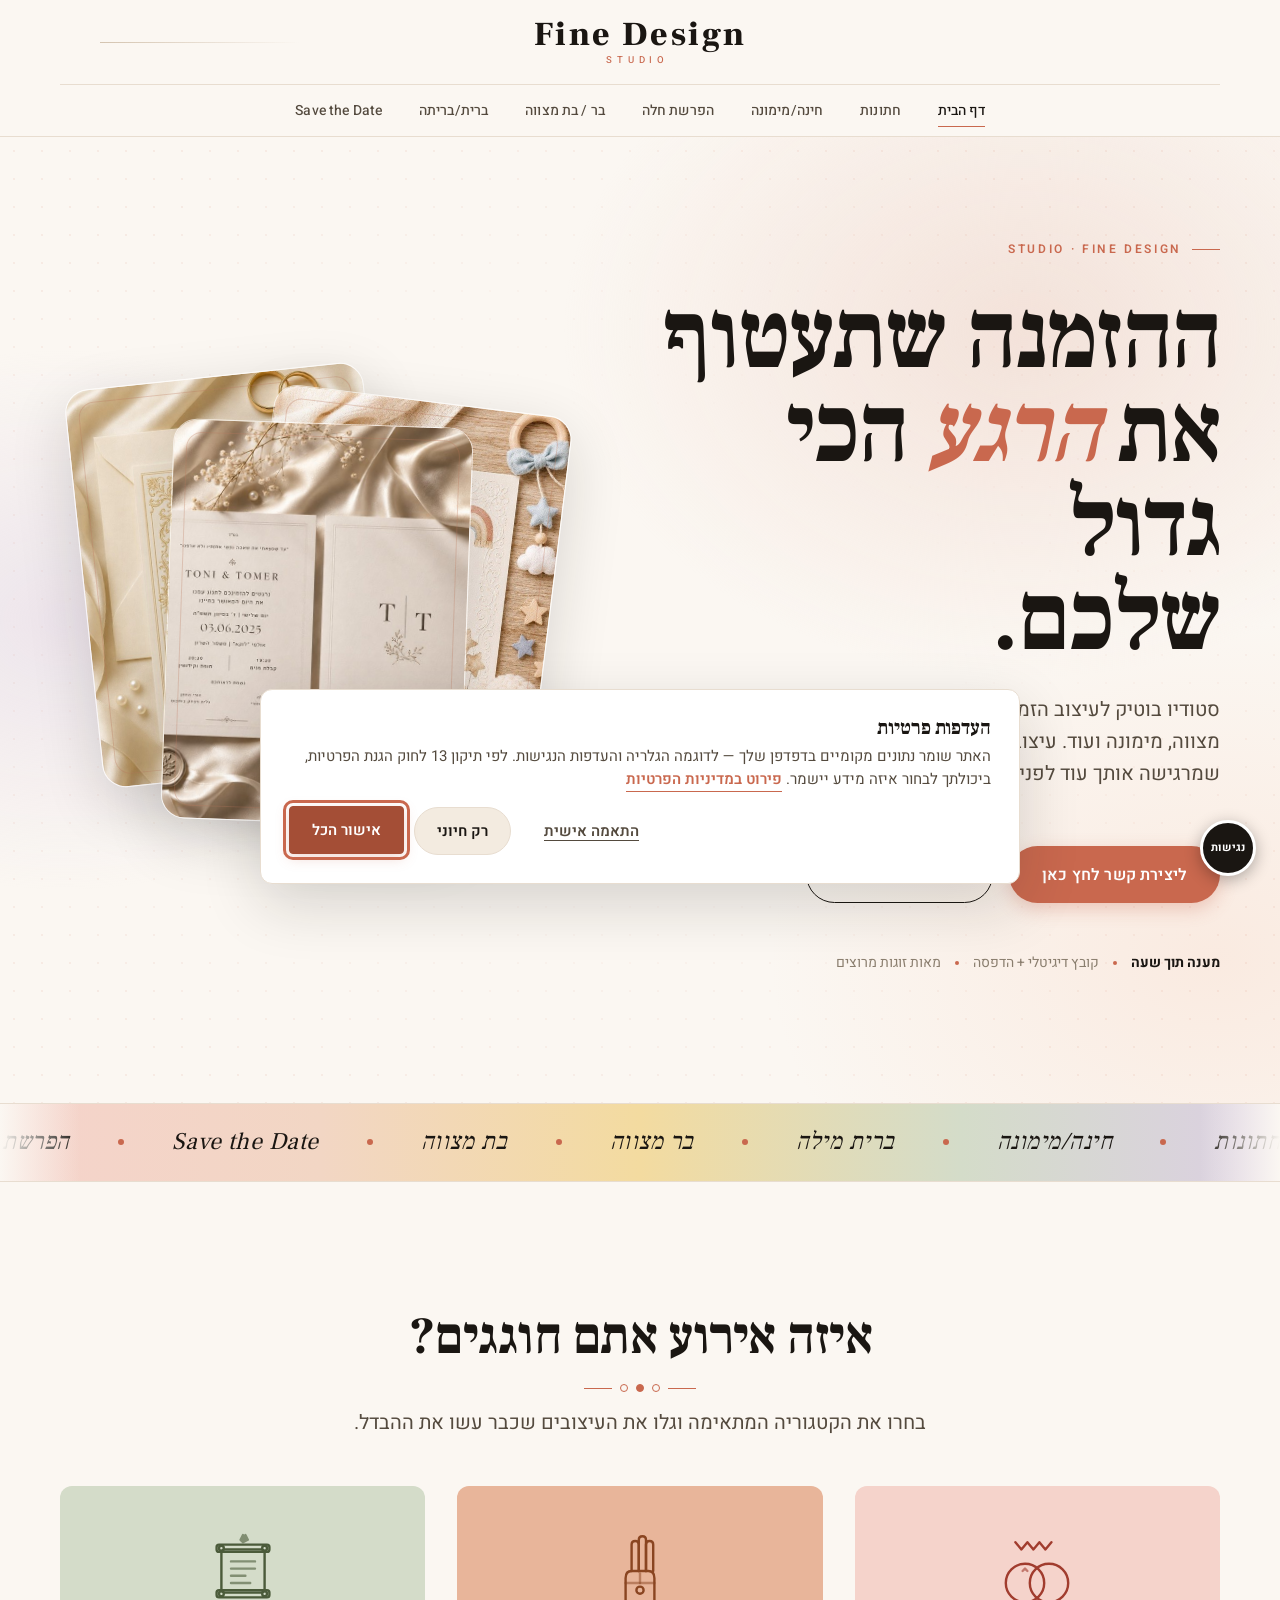
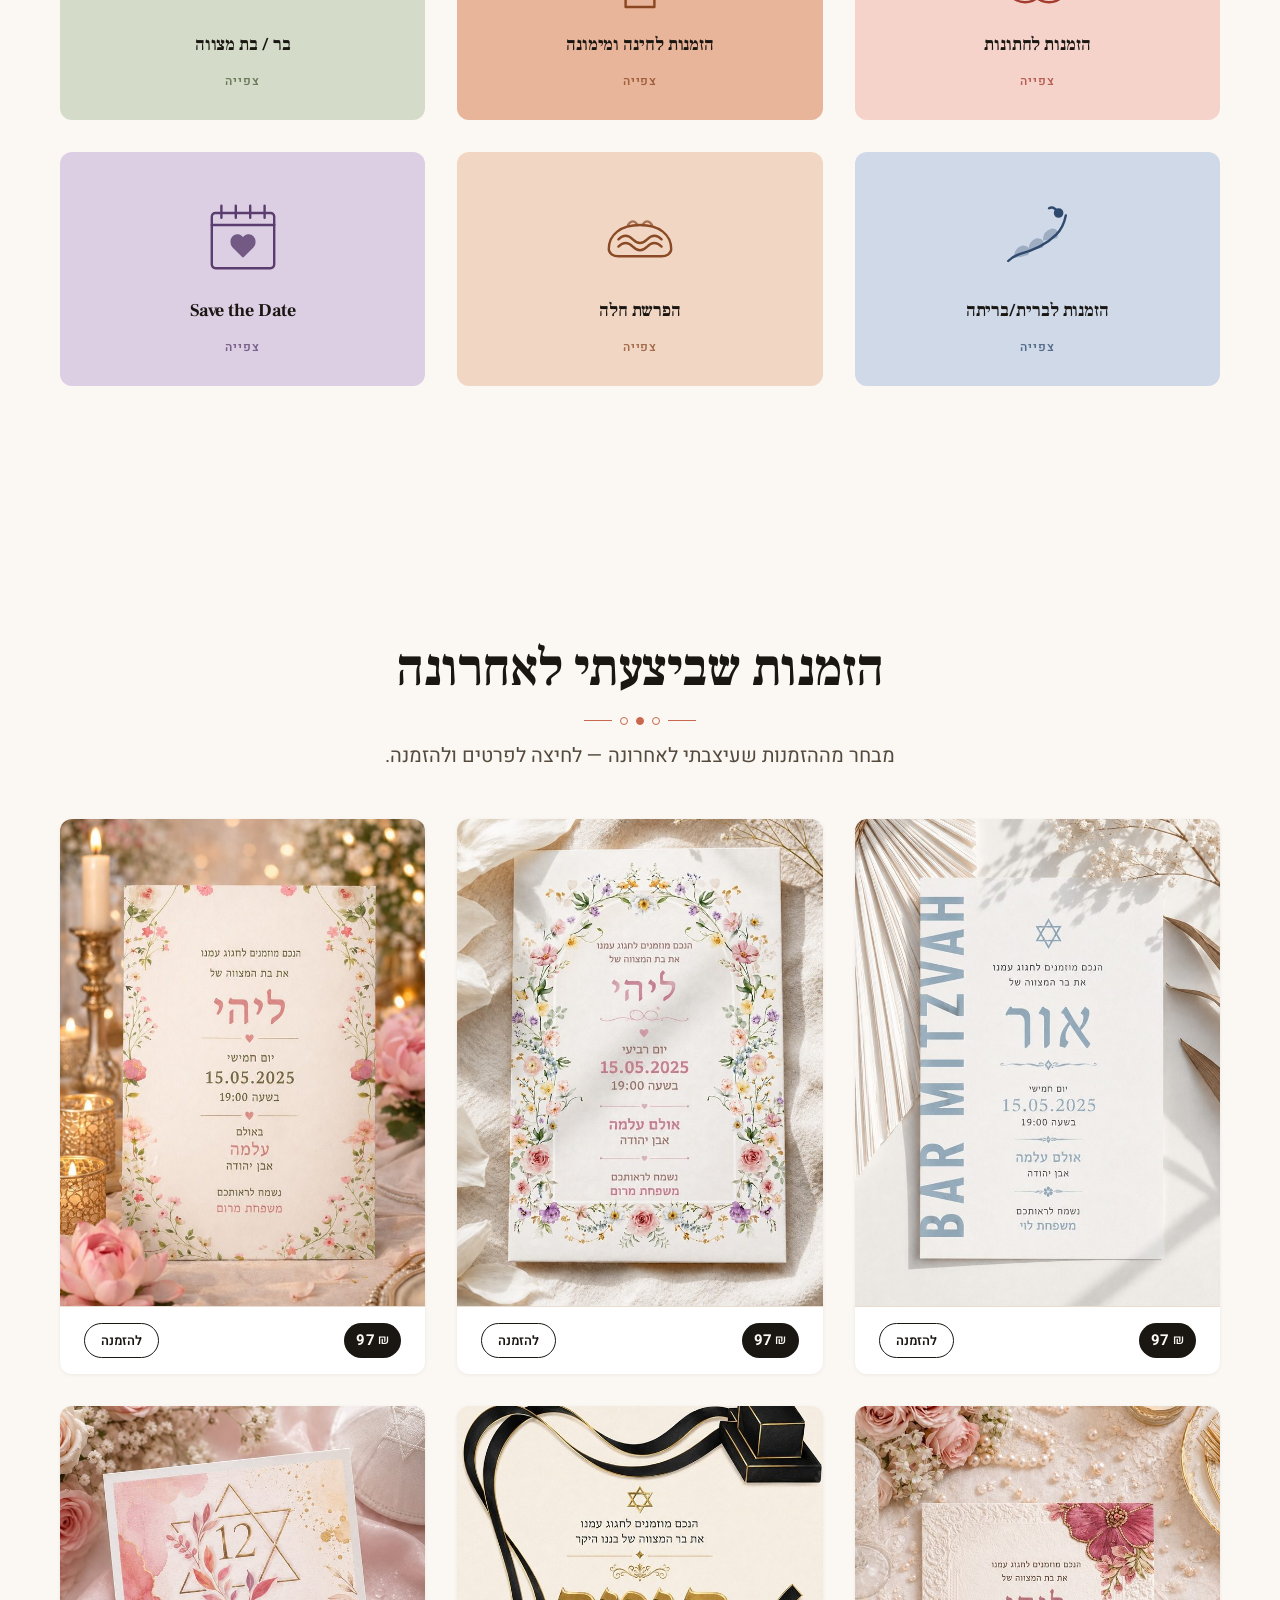
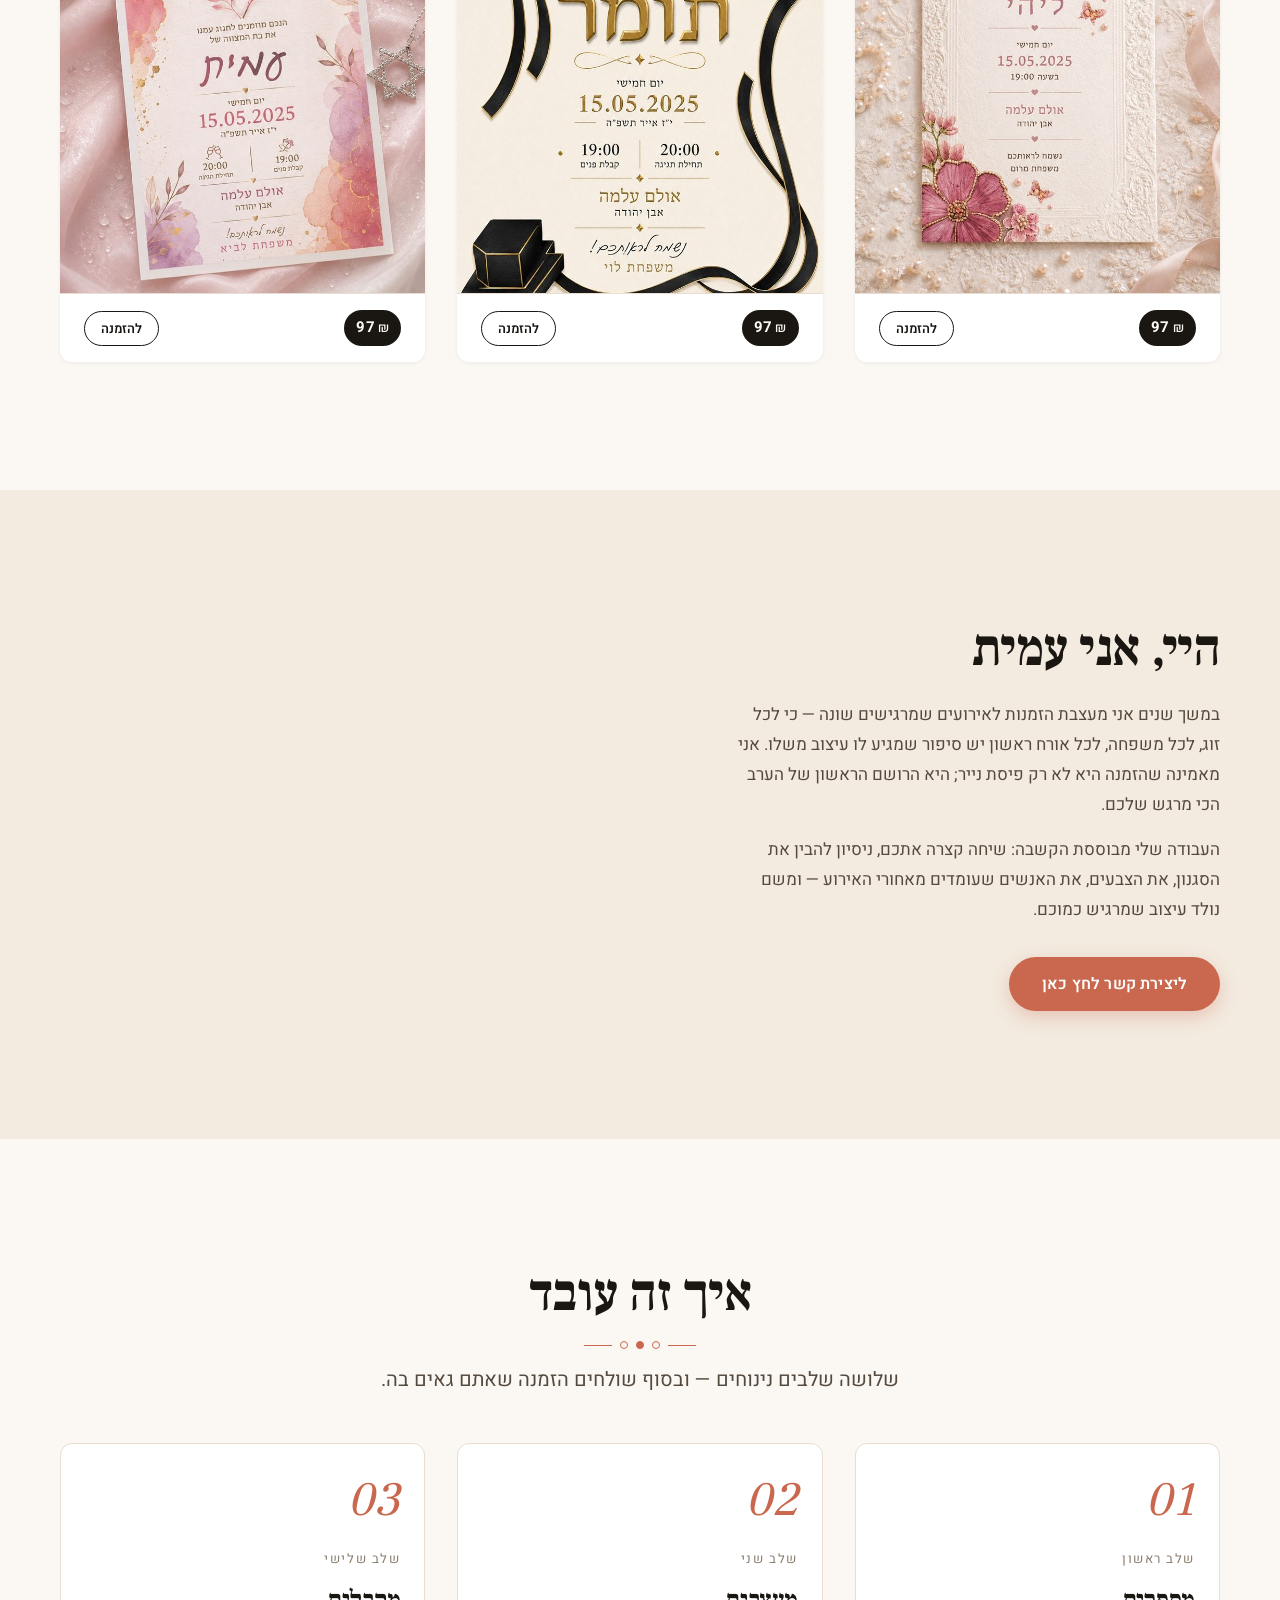
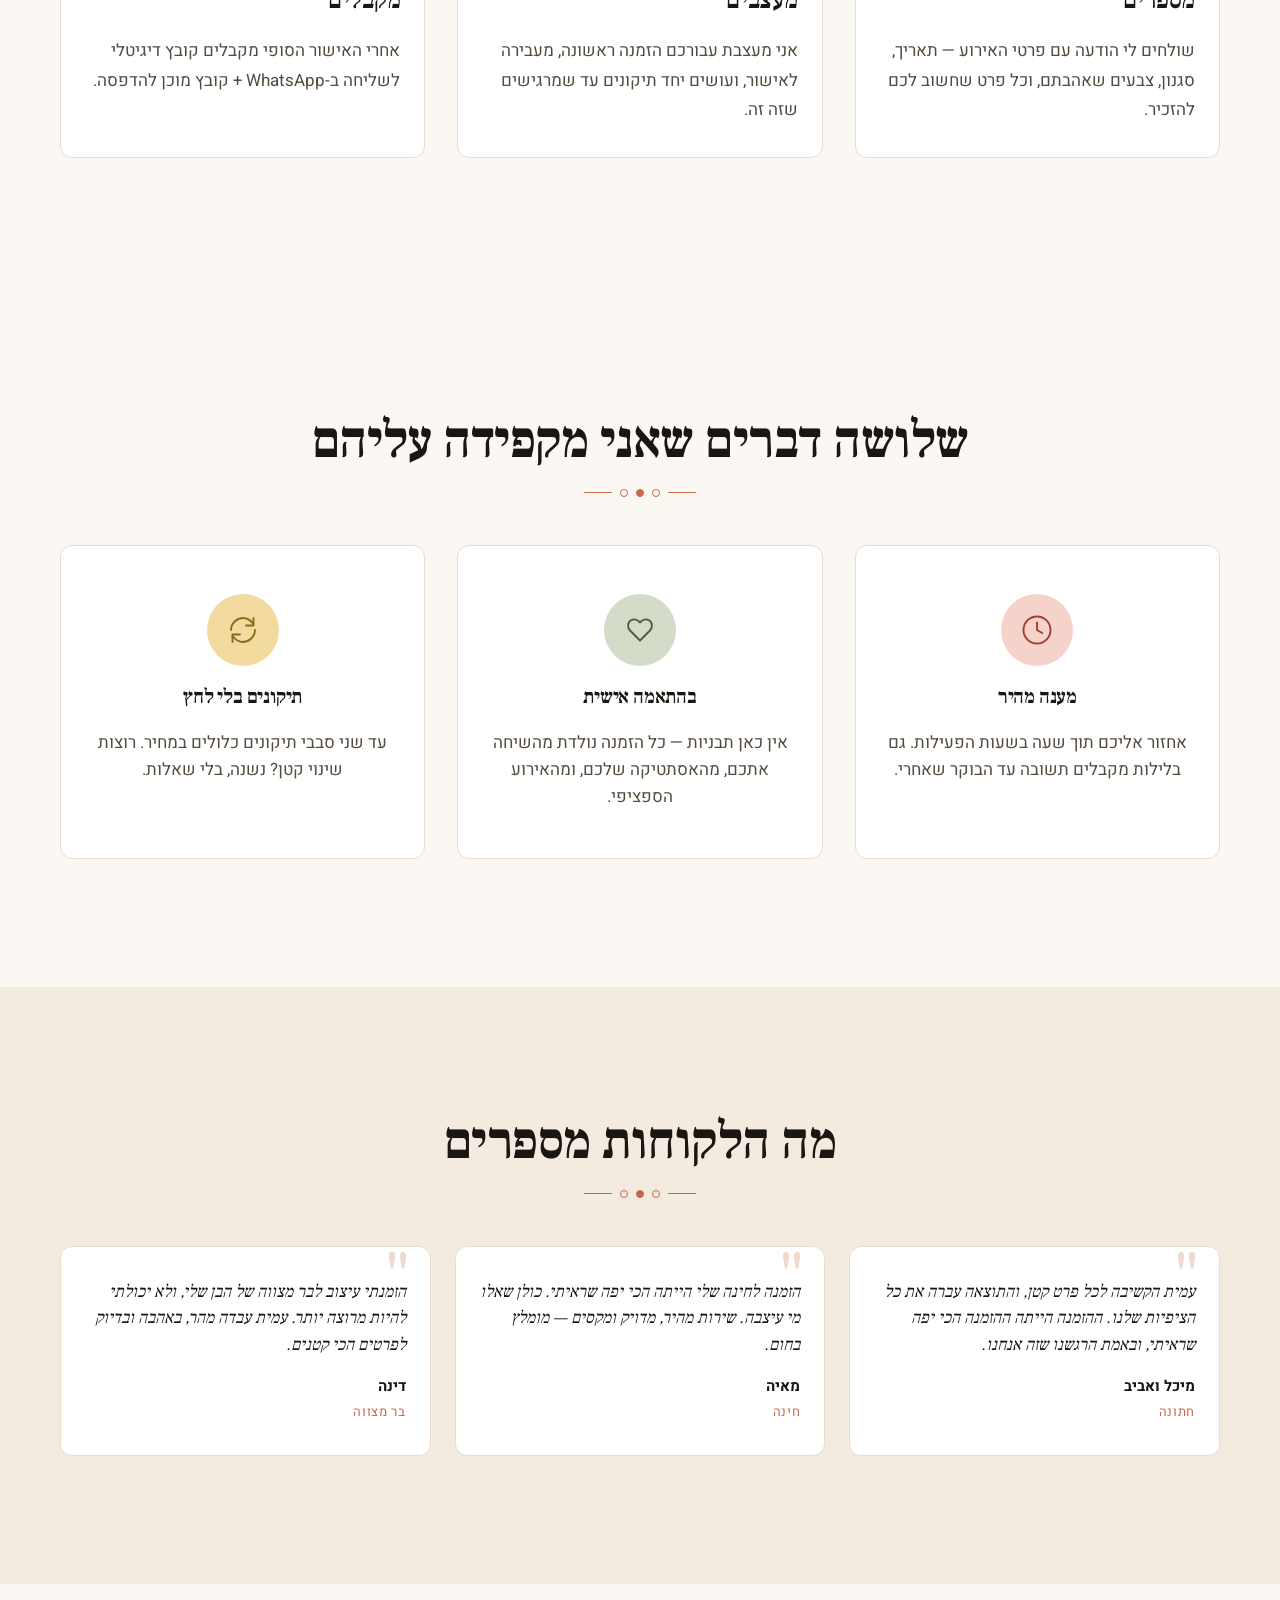
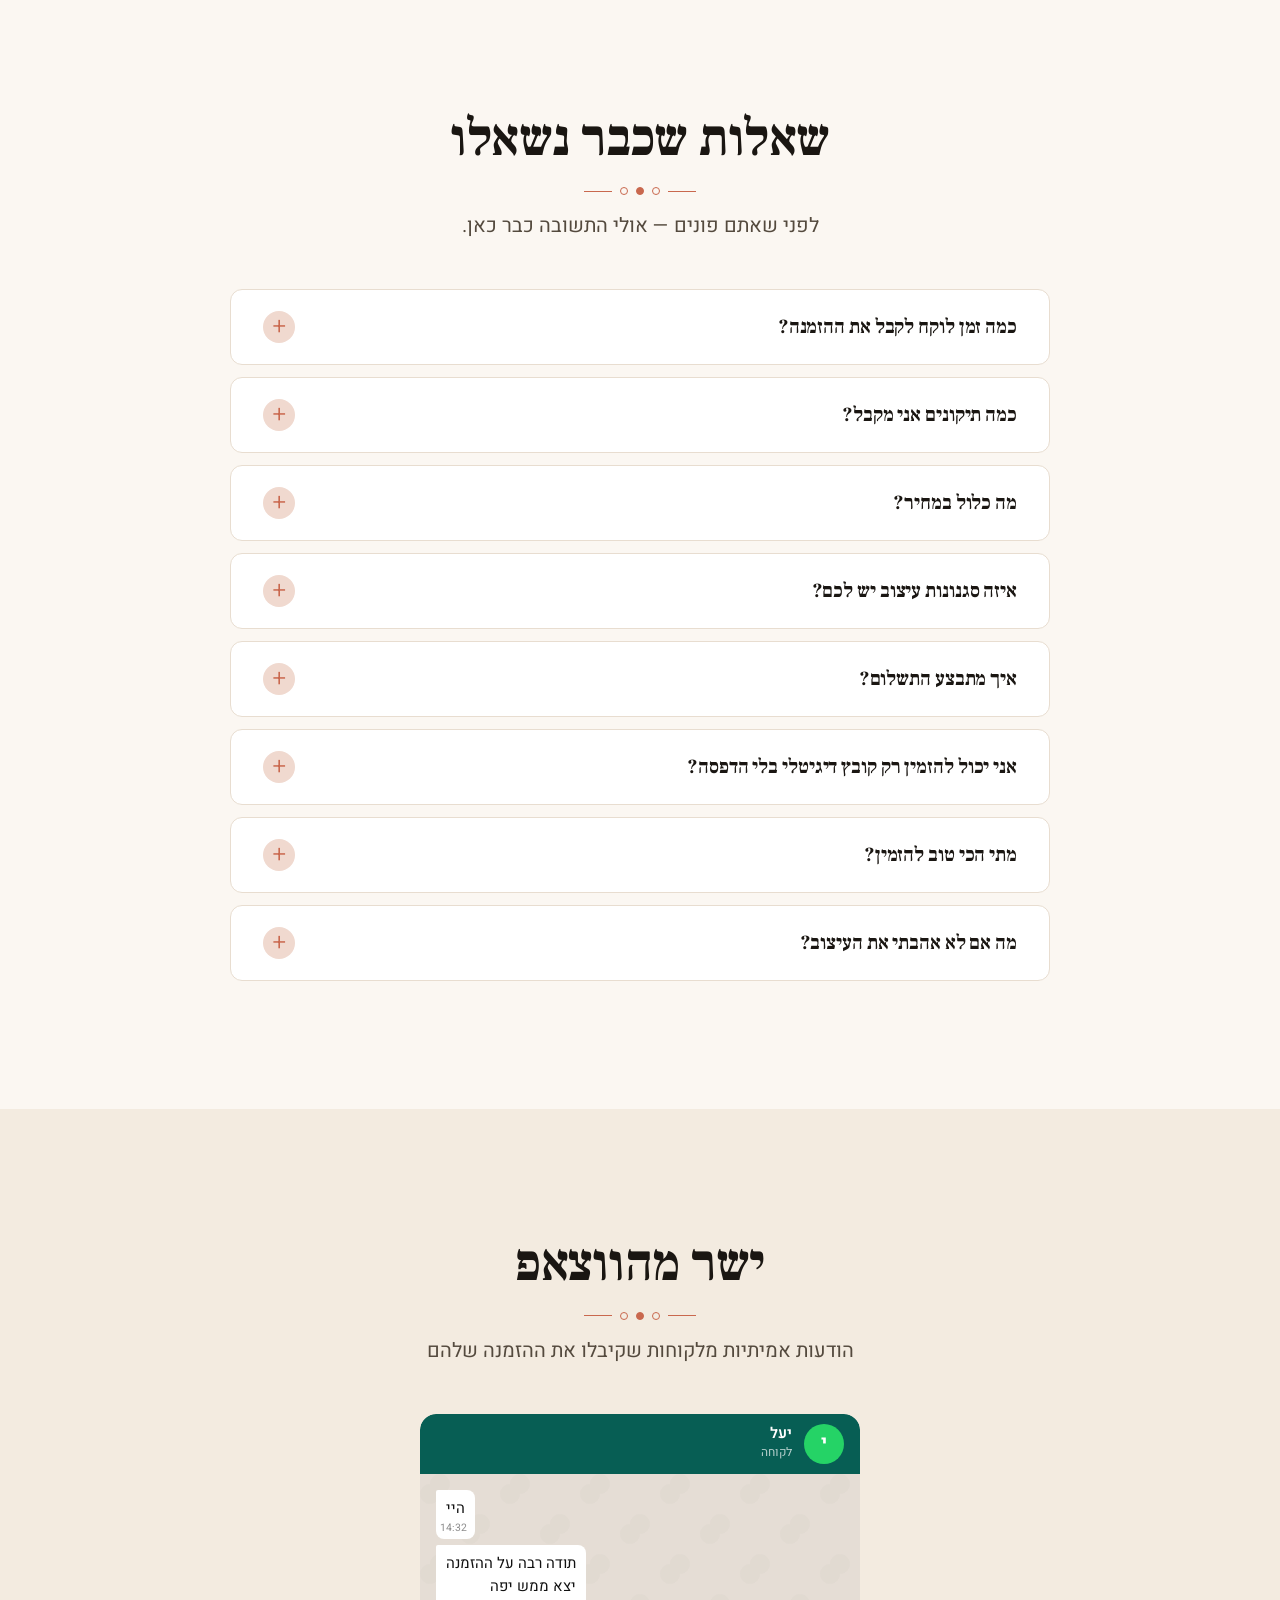
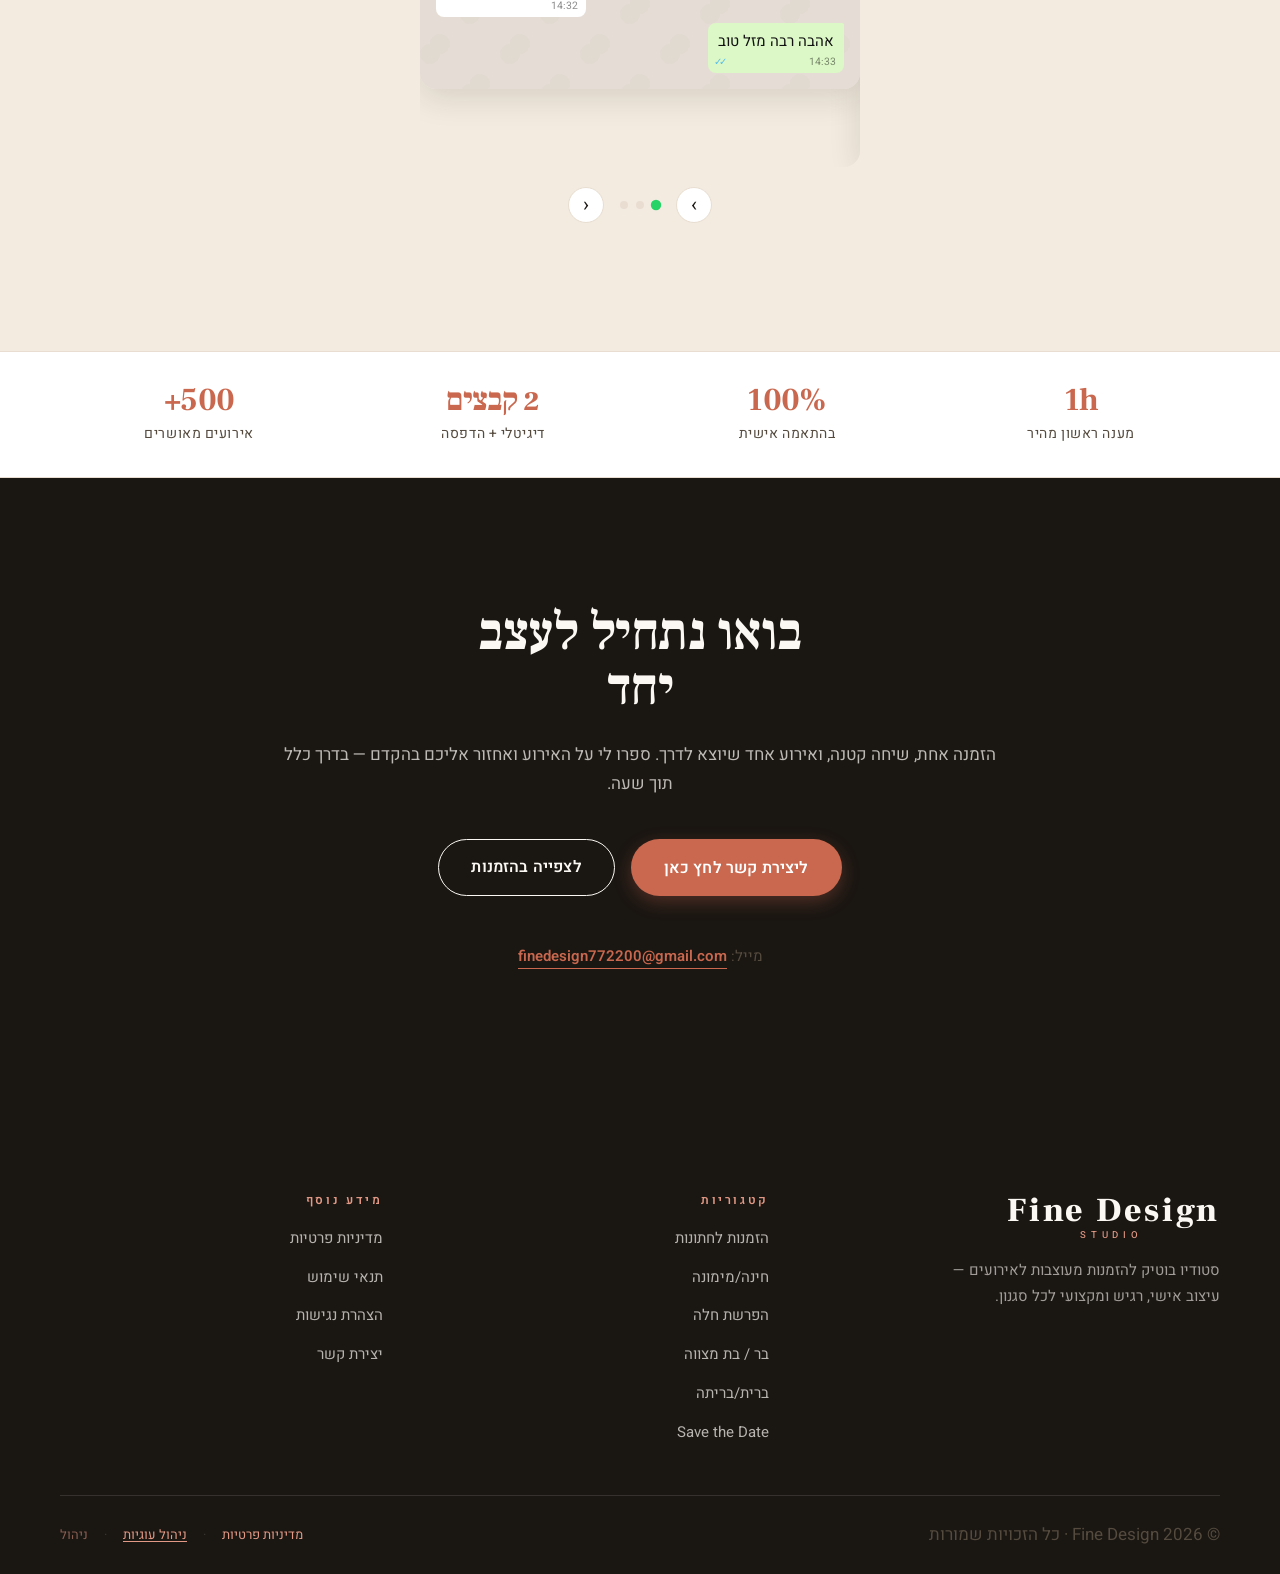
==== commit be6522a6: "Fix text in testimonials and FAQ - Heading: מספרות → מספרים - Testimonial author: סמר → מאיה - Refun" ====
--- a/index.html
+++ b/index.html
@@ -484,7 +484,7 @@
     <section class="section section--alt" id="testimonials" aria-labelledby="testimonials-heading" data-reveal>
       <div class="container">
         <div class="section-header section-header--center">
-          <h2 id="testimonials-heading">מה הלקוחות מספרות</h2>
+          <h2 id="testimonials-heading">מה הלקוחות מספרים</h2>
           <span class="ornament" aria-hidden="true">
             <span class="ornament-dot"></span>
             <span class="ornament-dot ornament-dot--filled"></span>
@@ -511,7 +511,7 @@
               שירות מהיר, מדויק ומקסים — מומלץ בחום.
             </p>
             <div class="testimonial-meta">
-              <span class="testimonial-author">סמר</span>
+              <span class="testimonial-author">מאיה</span>
               <span class="testimonial-event">חינה</span>
             </div>
           </article>
@@ -576,7 +576,7 @@
             <summary>איזה סגנונות עיצוב יש לכם?</summary>
             <div class="faq-content">
               <p>כל הזמנה היא בהתאמה אישית — אין כאן תבניות מוכנות.</p>
-              <p>אני עובדת על קו רחב: קלאסי-אלגנטי, בוהו-טבעי, מודרני-מינימליסטי, וינטג', צבעוני-שמח, ועוד. אם יש סגנון שאתם אוהבים מאוד — שלחו לי השראות ונבנה עליהן.</p>
+              <p>אני עובדת על קו רחב: קלאסי-אלגנטי, טבעי, מודרני-מינימליסטי, וינטג', צבעוני-שמח, ועוד. אם יש סגנון שאתם אוהבים מאוד — שלחו לי השראות ונבנה עליהן.</p>
             </div>
           </details>
 
@@ -606,7 +606,7 @@
           <details class="faq-item">
             <summary>מה אם לא אהבתי את העיצוב?</summary>
             <div class="faq-content">
-              <p>זה כמעט אף פעם לא קורה כי אנחנו מדברים לפני, אבל אם לא מתחברים לעיצוב הראשון — נשנה. שני סבבי תיקונים כלולים, וברגע שמרגישים שזה לא הולך — מחזירים את החצי השני של התשלום.</p>
+              <p>זה כמעט אף פעם לא קורה כי אנחנו מדברים לפני, אבל אם לא מתחברים לעיצוב הראשון — נשנה. שני סבבי תיקונים כלולים, וברגע שמרגישים שזה לא הולך — מחזירים מחצית מהסכום המלא של ההזמנה.</p>
             </div>
           </details>
 
--- a/css/style.css
+++ b/css/style.css
@@ -1798,10 +1798,31 @@
   direction: rtl;
 }
 
-.modal-form-group input:focus {
+.modal-form-group input:focus,
+.modal-form-group textarea:focus {
   outline: none;
   border-color: #b8955a;
   box-shadow: 0 0 0 3px rgba(184,149,90,0.15);
+}
+
+.modal-form-group textarea {
+  font-family: var(--font-body, 'Heebo', sans-serif);
+  font-size: 0.9375rem;
+  color: #2c2418;
+  background: #faf8f4;
+  border: 1px solid #e8dfd0;
+  border-radius: 4px;
+  padding: 10px 12px;
+  width: 100%;
+  resize: vertical;
+  transition: border-color 0.2s;
+  direction: rtl;
+}
+
+.modal-optional {
+  font-weight: 400;
+  color: #7a6e5f;
+  font-size: 0.8125rem;
 }
 
 .modal-submit-btn {
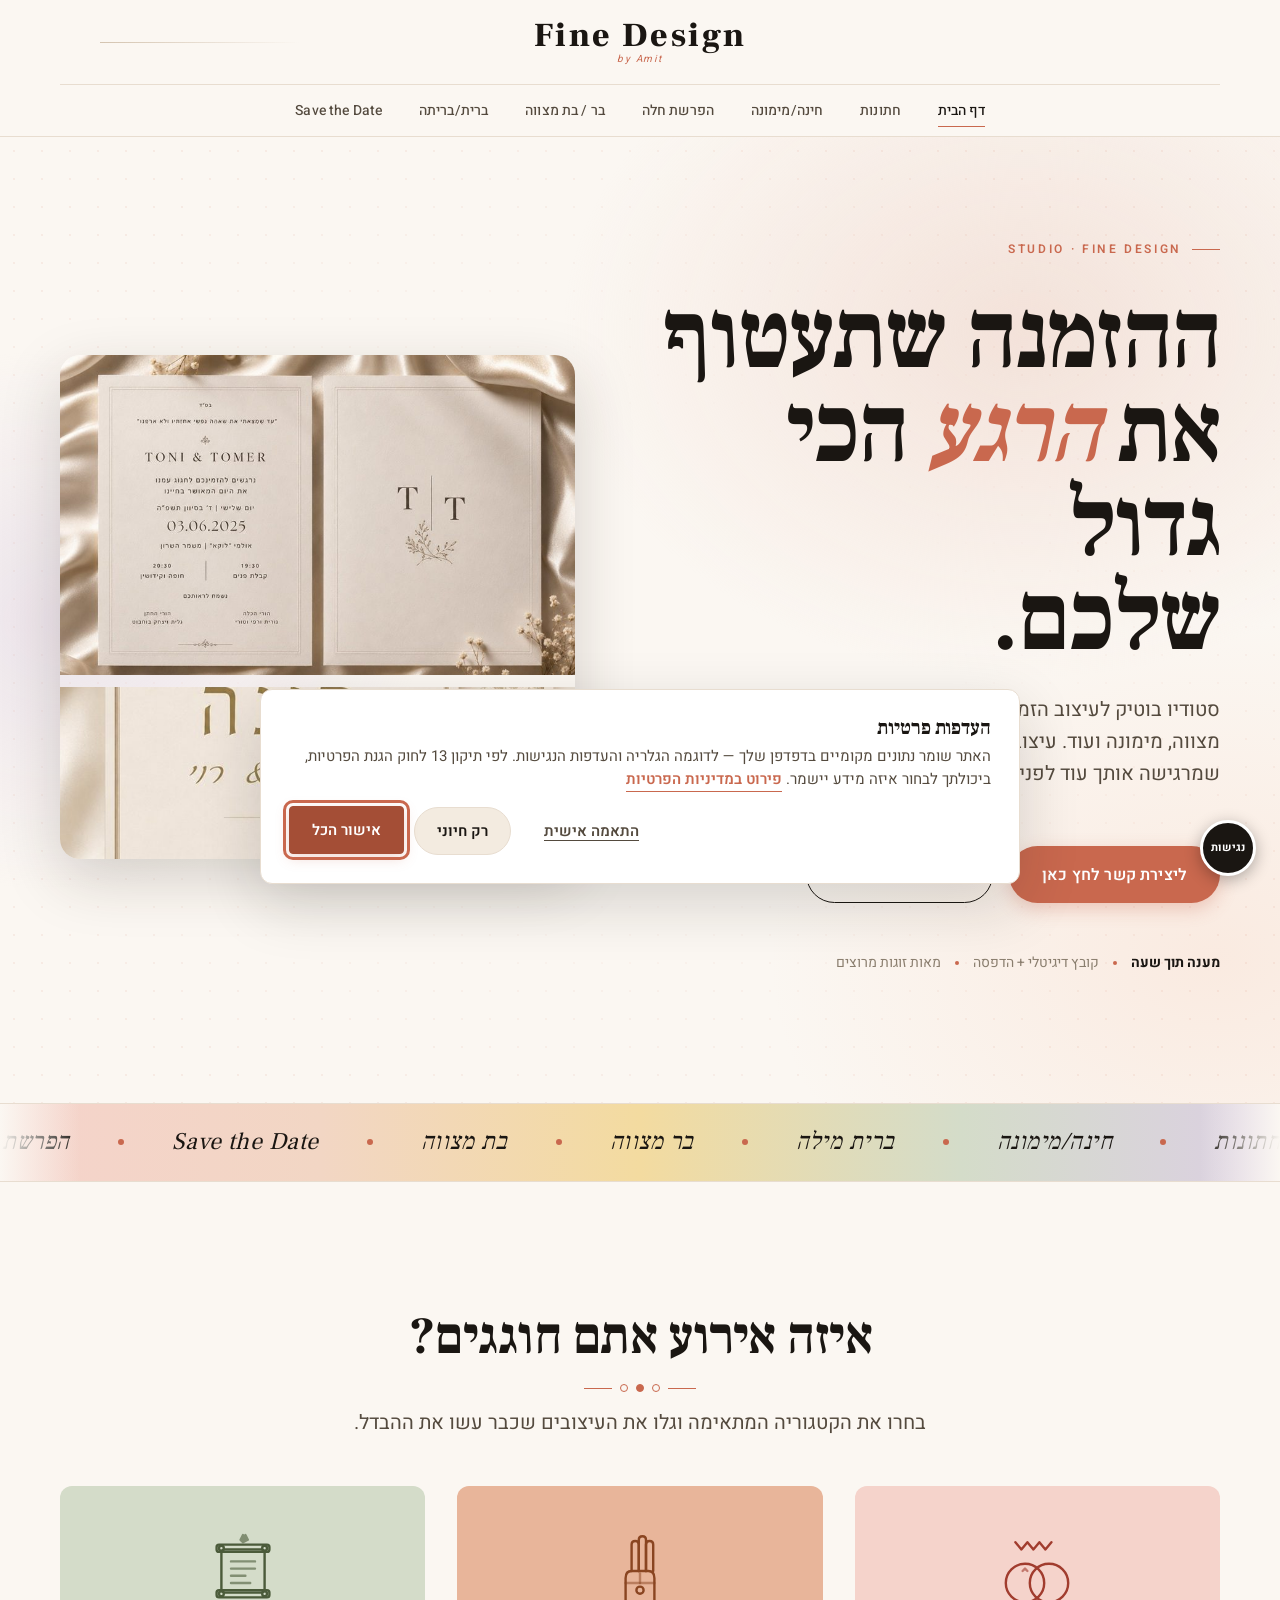
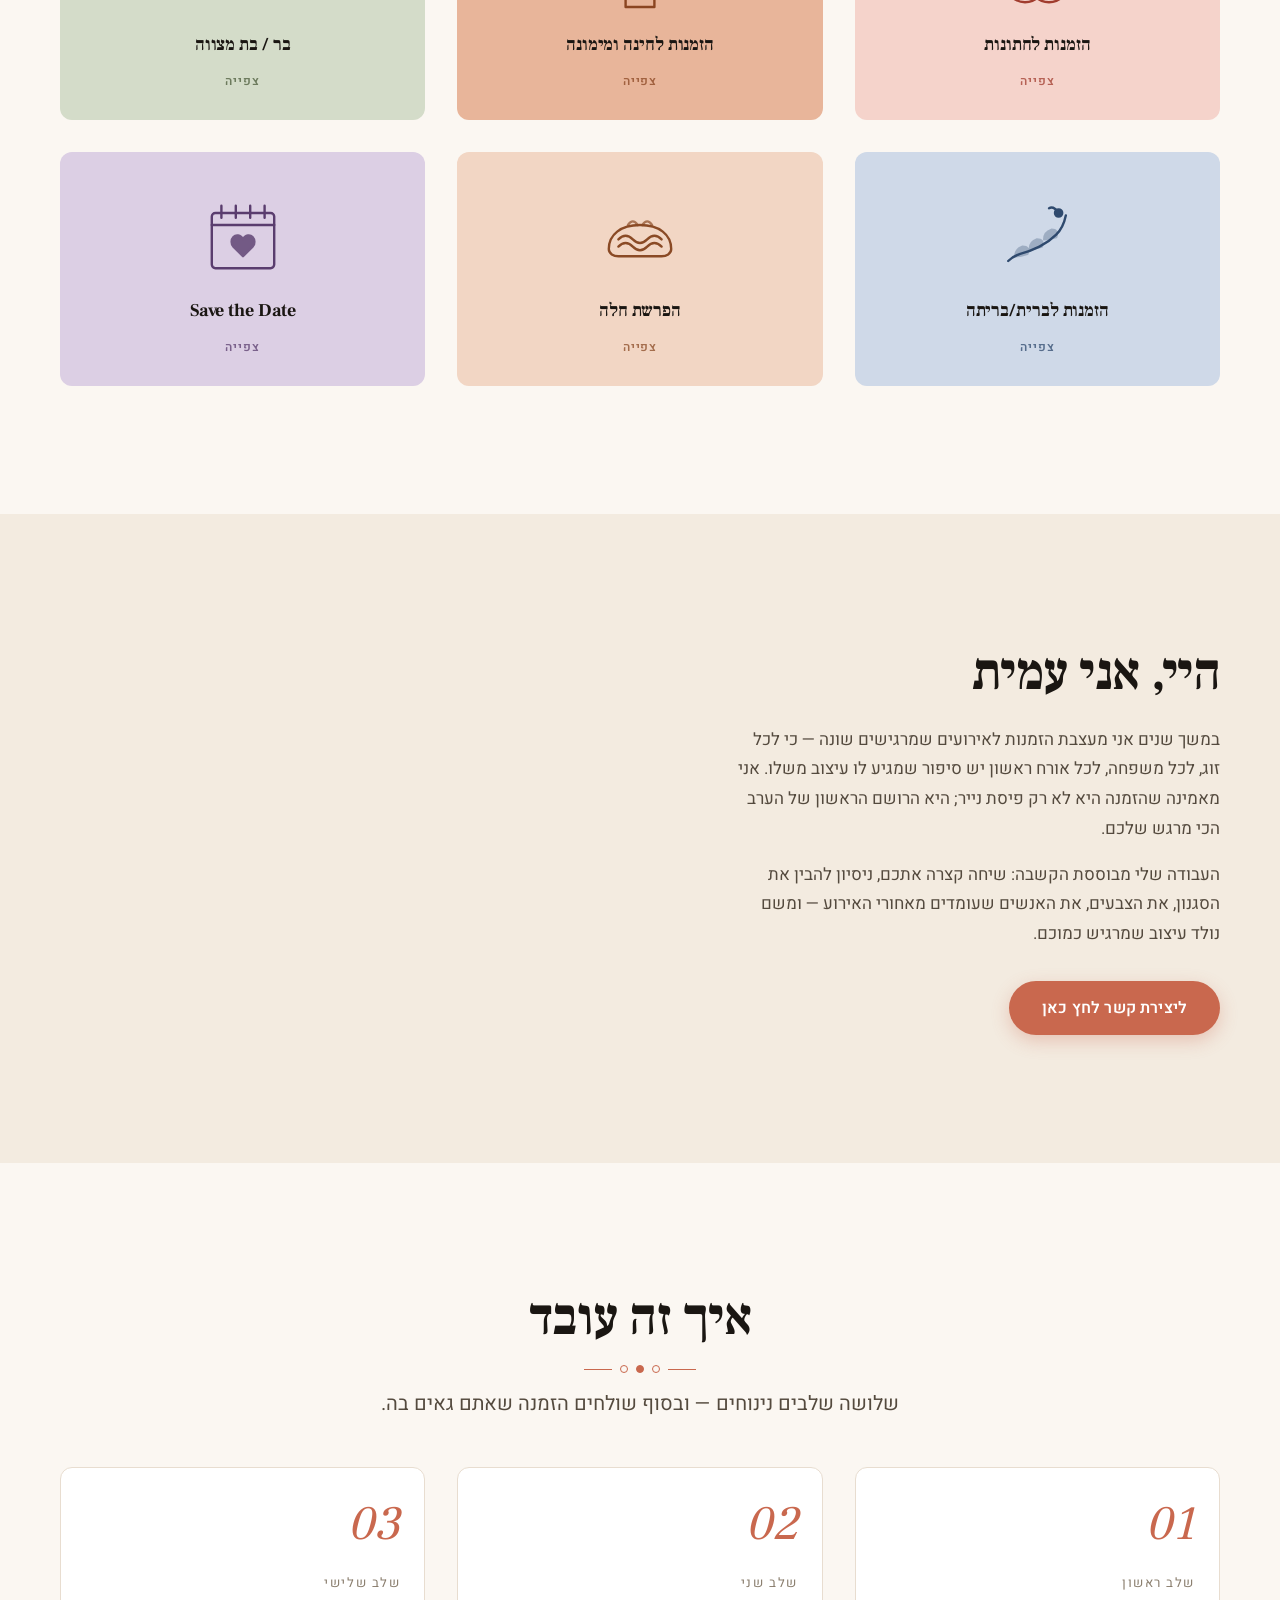
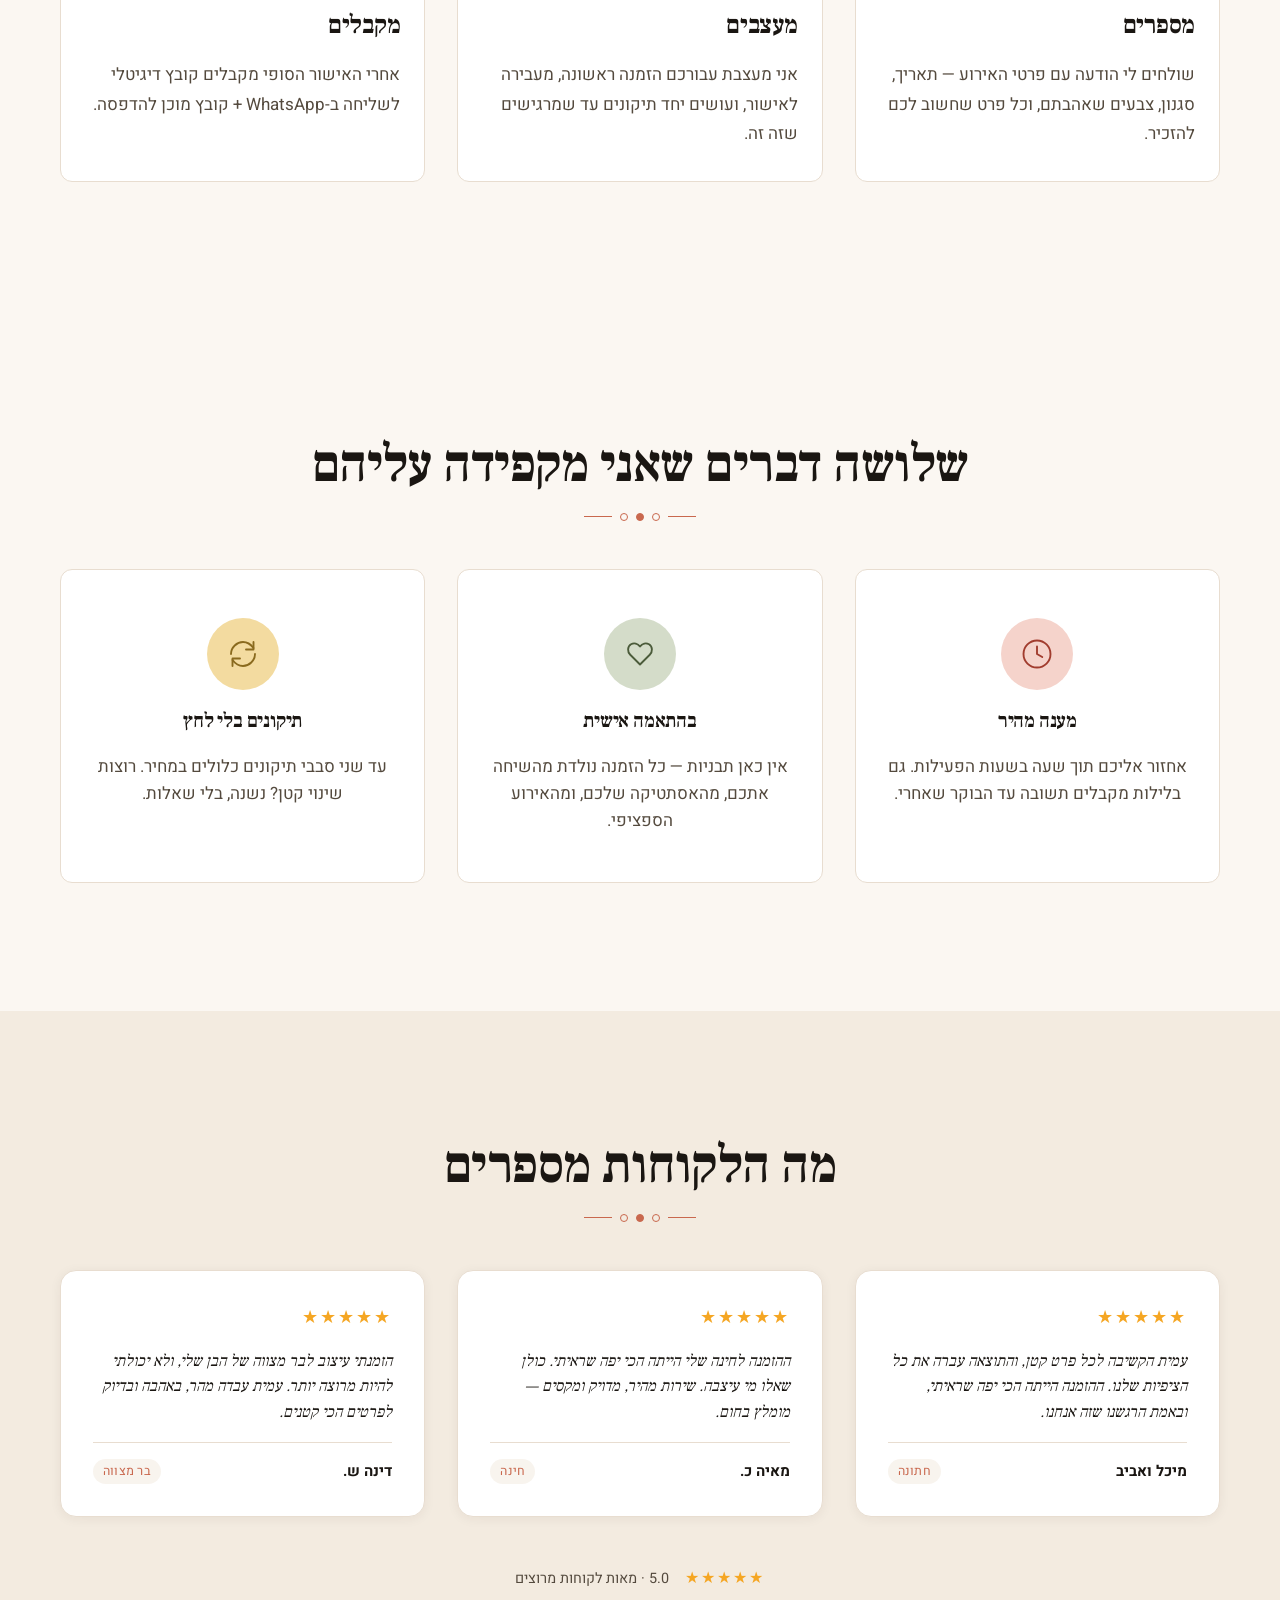
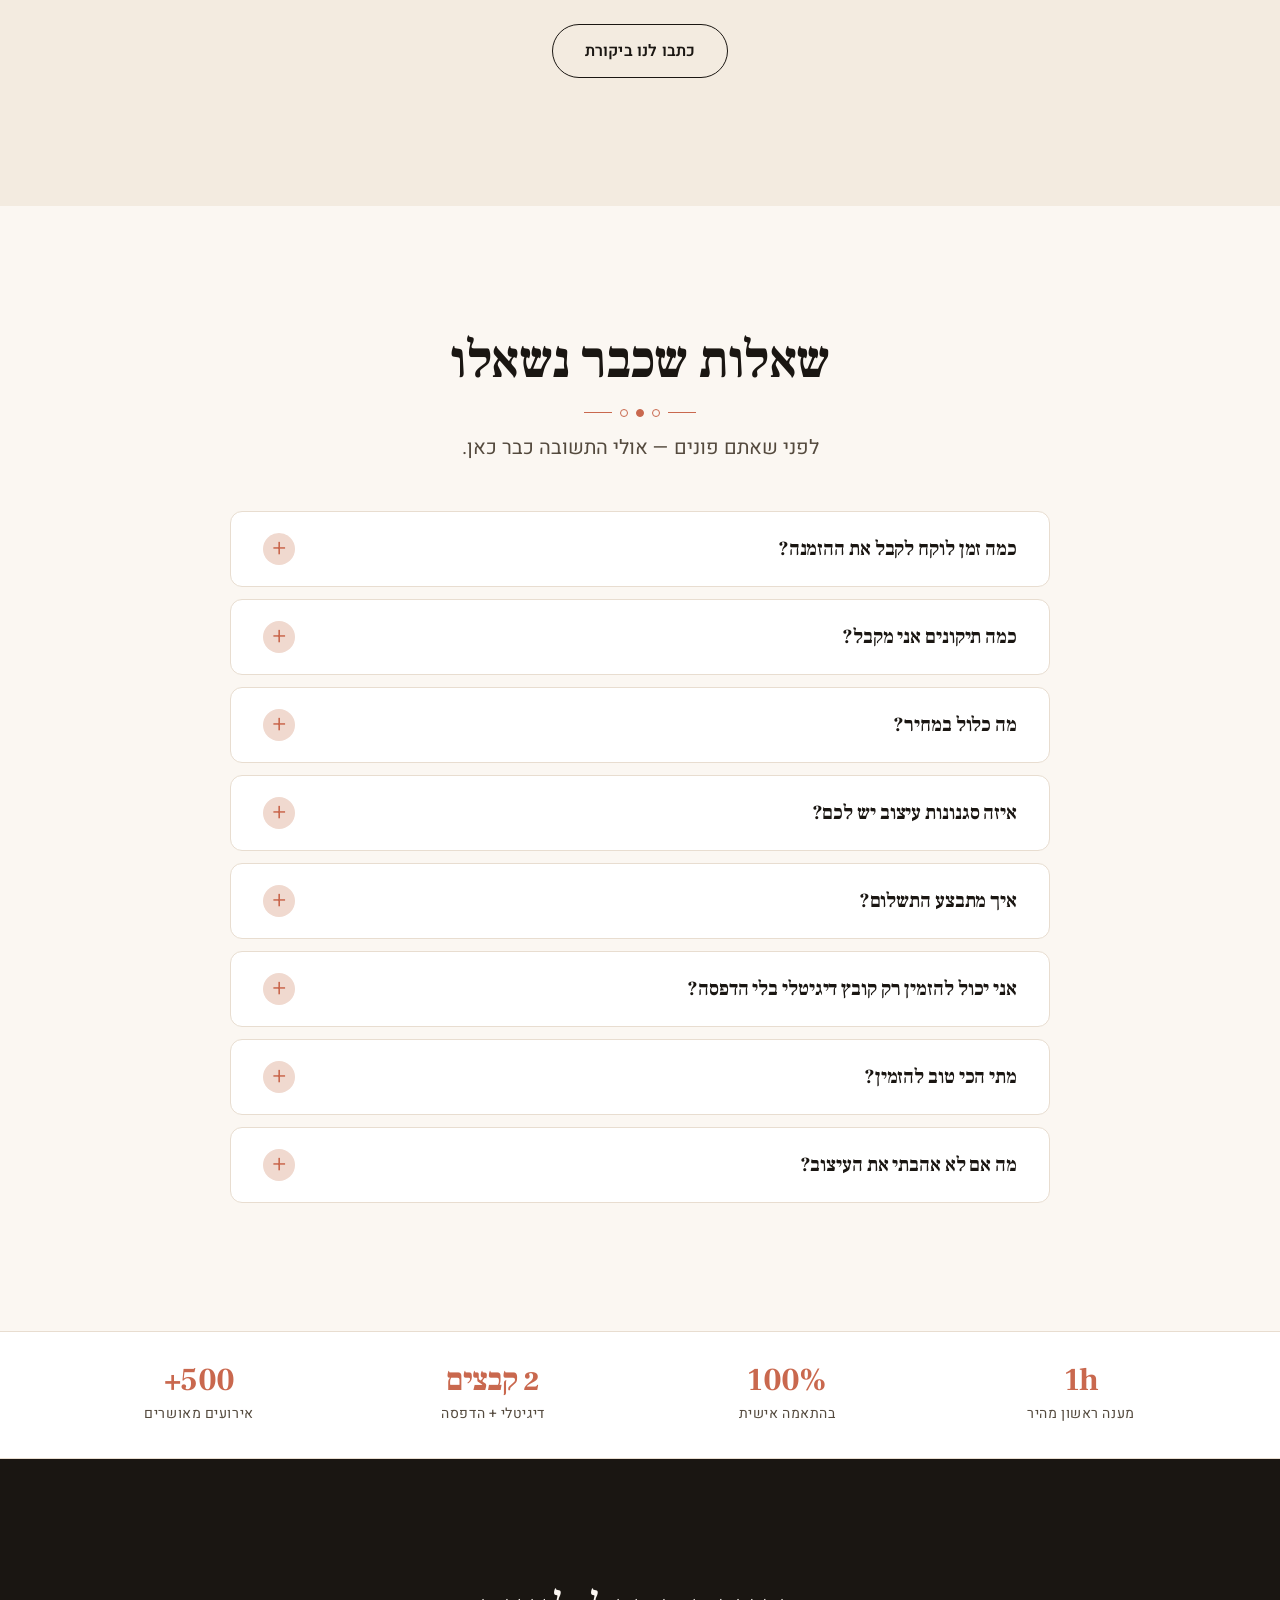
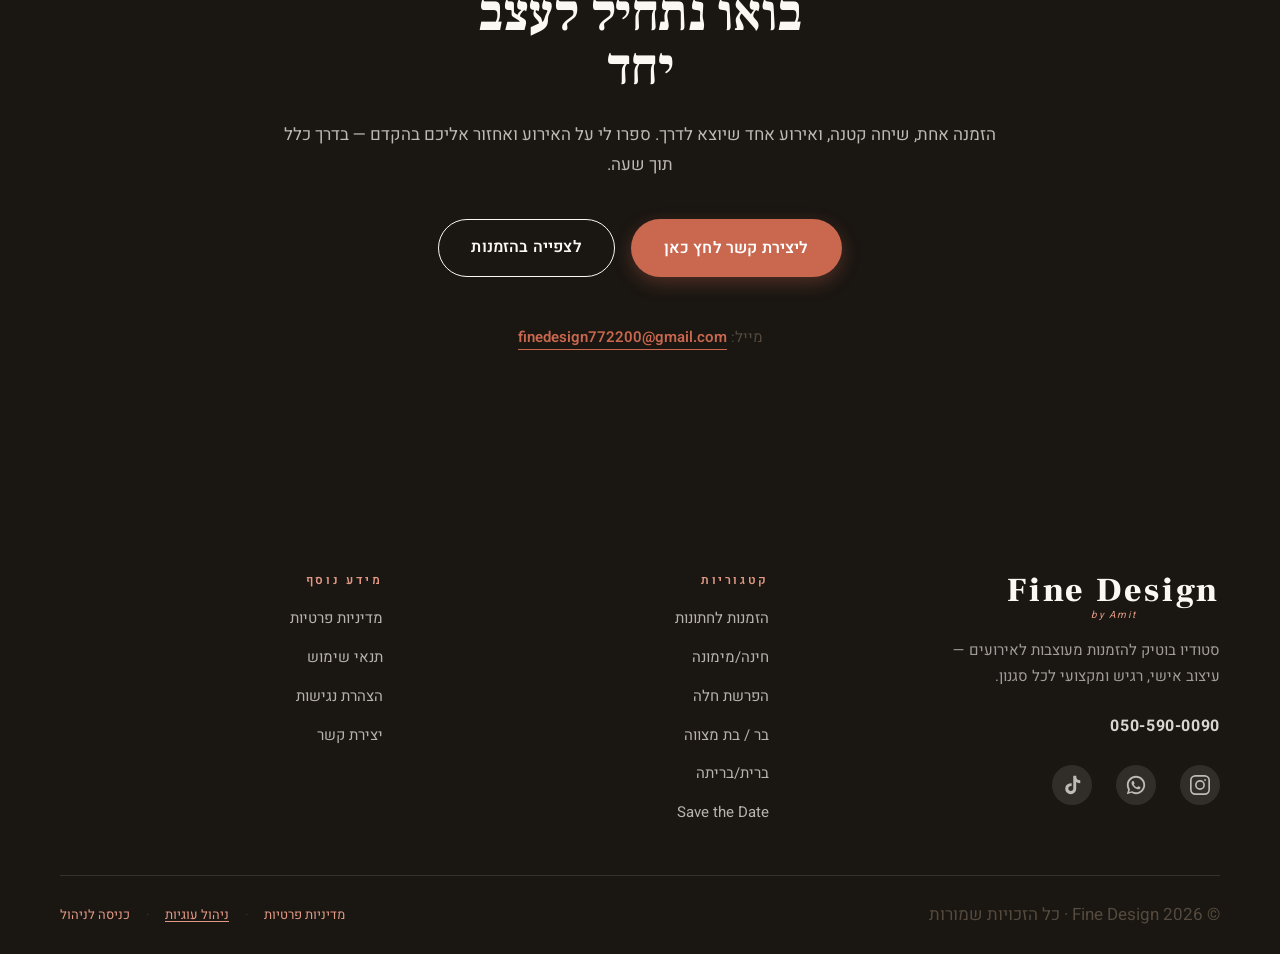
==== commit d7f1602e: "Rebrand, social links, lightbox, accessibility-friendly carousels, gallery additions - Rebrand logo " ====
--- a/index.html
+++ b/index.html
@@ -1,20 +1,21 @@
-<!DOCTYPE html>
+﻿<!DOCTYPE html>
 <html dir="rtl" lang="he-IL">
 <head>
   <meta charset="UTF-8">
+  <link rel="icon" href="favicon.svg" type="image/svg+xml">
   <meta name="viewport" content="width=device-width, initial-scale=1.0">
   <meta name="description" content="עיצוב הזמנות לאירועים בהתאמה אישית — חתונות, חינה, ברית מילה, בר/בת מצווה, ימי הולדת ועוד. סטודיו בוטיק, מענה תוך שעה, מחיר נגיש.">
   <meta name="keywords" content="הזמנות לאירועים, עיצוב הזמנות, הזמנות לחתונה, הזמנות לחינה, הזמנות לברית, הזמנות לבר מצווה, הזמנות ימי הולדת, הזמנות מעוצבות">
   <meta name="author" content="Fine Design — סטודיו עמית">
   <meta name="robots" content="index, follow">
   <title>Fine Design | סטודיו עמית — הזמנות לאירועים בעיצוב מדויק</title>
-  <link rel="canonical" href="https://bespoke-raindrop-0633e9.netlify.app/">
+  <link rel="canonical" href="https://finedesignbyamit.com/">
   <meta property="og:type" content="website">
   <meta property="og:locale" content="he_IL">
-  <meta property="og:url" content="https://bespoke-raindrop-0633e9.netlify.app/">
+  <meta property="og:url" content="https://finedesignbyamit.com/">
   <meta property="og:title" content="Fine Design | סטודיו עמית — הזמנות לאירועים בעיצוב מדויק">
   <meta property="og:description" content="עיצוב הזמנות לאירועים בהתאמה אישית — חתונות, חינה, ברית מילה, בר/בת מצווה, ימי הולדת ועוד.">
-  <meta property="og:image" content="https://bespoke-raindrop-0633e9.netlify.app/images/og-image.jpg">
+  <meta property="og:image" content="https://finedesignbyamit.com/images/og-image.jpg">
   <meta property="og:site_name" content="Fine Design">
   <meta name="twitter:card" content="summary_large_image">
   <meta name="twitter:title" content="Fine Design | סטודיו עמית">
@@ -25,7 +26,7 @@
     "@type": "ProfessionalService",
     "name": "Fine Design — סטודיו עמית",
     "description": "עיצוב הזמנות לאירועים בהתאמה אישית — חתונות, חינה, ברית מילה, בר/בת מצווה, ימי הולדת ועוד.",
-    "url": "https://bespoke-raindrop-0633e9.netlify.app",
+    "url": "https://finedesignbyamit.com",
     "telephone": "+972505900090",
     "email": "amit@example.com",
     "priceRange": "₪₪",
@@ -38,6 +39,7 @@
   <link rel="preconnect" href="https://fonts.googleapis.com">
   <link rel="preconnect" href="https://fonts.gstatic.com" crossorigin>
   <link href="https://fonts.googleapis.com/css2?family=Frank+Ruhl+Libre:wght@400;500;700;900&family=Heebo:wght@300;400;500;600;700&display=swap" rel="stylesheet">
+  <link rel="preload" as="image" href="images/gallery/weddings/007.jpg">
   <link rel="stylesheet" href="css/style.css">
   <link rel="stylesheet" href="css/accessibility.css">
 </head>
@@ -197,7 +199,7 @@
         <a href="index.html" class="logo" aria-label="Fine Design — דף הבית">
           <span class="logo-text">
             <span class="logo-fine">Fine Design</span>
-            <span class="logo-design">STUDIO</span>
+            <span class="logo-design">by Amit</span>
           </span>
         </a>
         <span class="header-rule header-rule--end" aria-hidden="true"></span>
@@ -236,7 +238,7 @@
     <div class="mobile-menu-header">
       <span class="logo-text logo-text--sm">
         <span class="logo-fine">Fine Design</span>
-        <span class="logo-design">STUDIO</span>
+        <span class="logo-design">by Amit</span>
       </span>
       <button id="mobile-menu-close" class="mobile-menu-close" aria-label="סגור תפריט">&#215;</button>
     </div>
@@ -251,6 +253,9 @@
         <li><a href="pages/save-the-date.html"><span class="menu-number" aria-hidden="true">07</span> Save the Date</a></li>
       </ul>
     </nav>
+    <div class="mobile-menu-phone">
+      <a href="tel:0505900090">050-590-0090</a>
+    </div>
   </div>
 
   <!-- ===== MAIN CONTENT ===== -->
@@ -285,15 +290,32 @@
             </div>
           </div>
 
-          <div class="hero-stack" aria-hidden="true">
-            <div class="hero-card hero-card--1">
-              <img src="images/gallery/henna/001.jpg" alt="הזמנה לחינה" class="hero-card-img">
-            </div>
-            <div class="hero-card hero-card--2">
-              <img src="images/gallery/weddings/001.jpg" alt="הזמנה לחתונה" class="hero-card-img">
-            </div>
-            <div class="hero-card hero-card--3">
-              <img src="images/gallery/brit-milah/001.jpg" alt="הזמנה לברית" class="hero-card-img">
+          <div class="hero-img-strip" aria-hidden="true">
+            <div class="hero-img-track" id="hero-img-track">
+              <img src="images/gallery/weddings/001.jpg"        class="hero-img-item" alt="">
+              <img src="images/gallery/henna/004.jpg"           class="hero-img-item" alt="">
+              <img src="images/gallery/bar-bat-mitzvah/002.jpg" class="hero-img-item" alt="">
+              <img src="images/gallery/brit-milah/001.jpg"      class="hero-img-item" alt="">
+              <img src="images/gallery/challah/002.jpg"         class="hero-img-item" alt="">
+              <img src="images/gallery/save-the-date/001.jpg"   class="hero-img-item" alt="">
+              <img src="images/gallery/weddings/006.jpg"        class="hero-img-item" alt="">
+              <img src="images/gallery/henna/015.jpg"           class="hero-img-item" alt="">
+              <img src="images/gallery/bar-bat-mitzvah/007.jpg" class="hero-img-item" alt="">
+              <img src="images/gallery/brit-milah/005.jpg"      class="hero-img-item" alt="">
+              <img src="images/gallery/challah/006.jpg"         class="hero-img-item" alt="">
+              <img src="images/gallery/save-the-date/004.jpg"   class="hero-img-item" alt="">
+              <img src="images/gallery/weddings/011.jpg"        class="hero-img-item" alt="">
+              <img src="images/gallery/henna/026.jpg"           class="hero-img-item" alt="">
+              <img src="images/gallery/bar-bat-mitzvah/011.jpg" class="hero-img-item" alt="">
+              <img src="images/gallery/brit-milah/008.jpg"      class="hero-img-item" alt="">
+              <img src="images/gallery/challah/010.jpg"         class="hero-img-item" alt="">
+              <img src="images/gallery/save-the-date/007.jpg"   class="hero-img-item" alt="">
+              <img src="images/gallery/weddings/017.png"        class="hero-img-item" alt="">
+              <img src="images/gallery/henna/038.png"           class="hero-img-item" alt="">
+              <img src="images/gallery/bar-bat-mitzvah/015.jpg" class="hero-img-item" alt="">
+              <img src="images/gallery/brit-milah/011.jpg"      class="hero-img-item" alt="">
+              <img src="images/gallery/challah/013.jpg"         class="hero-img-item" alt="">
+              <img src="images/gallery/save-the-date/010.jpg"   class="hero-img-item" alt="">
             </div>
           </div>
 
@@ -367,24 +389,6 @@
             <span class="category-card-link">צפייה</span>
           </a>
 
-        </div>
-      </div>
-    </section>
-
-    <!-- LATEST WORK — auto-pulled from IndexedDB via gallery.js -->
-    <section class="section" id="latest" aria-labelledby="latest-heading" data-reveal>
-      <div class="container">
-        <div class="section-header section-header--center">
-          <h2 id="latest-heading">הזמנות שביצעתי לאחרונה</h2>
-          <span class="ornament" aria-hidden="true">
-            <span class="ornament-dot"></span>
-            <span class="ornament-dot ornament-dot--filled"></span>
-            <span class="ornament-dot"></span>
-          </span>
-          <p class="subtitle">מבחר מההזמנות שעיצבתי לאחרונה — לחיצה לפרטים ולהזמנה.</p>
-        </div>
-
-        <div class="gallery-grid" id="latest-grid" data-gallery-category="all" data-gallery-limit="6">
         </div>
       </div>
     </section>
@@ -495,38 +499,56 @@
         <div class="testimonials-grid">
 
           <article class="testimonial-card">
+            <div class="testimonial-stars" aria-label="דירוג 5 כוכבים">
+              <span aria-hidden="true">★★★★★</span>
+            </div>
             <p class="testimonial-quote">
               עמית הקשיבה לכל פרט קטן, והתוצאה עברה את כל הציפיות שלנו.
-              ההזמנה הייתה ההזמנה הכי יפה שראיתי, ובאמת הרגשנו שזה אנחנו.
+              ההזמנה הייתה הכי יפה שראיתי, ובאמת הרגשנו שזה אנחנו.
             </p>
             <div class="testimonial-meta">
-              <span class="testimonial-author">מיכל ואביב</span>
+              <strong class="testimonial-author">מיכל ואביב</strong>
               <span class="testimonial-event">חתונה</span>
             </div>
           </article>
 
           <article class="testimonial-card">
+            <div class="testimonial-stars" aria-label="דירוג 5 כוכבים">
+              <span aria-hidden="true">★★★★★</span>
+            </div>
             <p class="testimonial-quote">
-              הזמנה לחינה שלי הייתה הכי יפה שראיתי. כולן שאלו מי עיצבה.
+              ההזמנה לחינה שלי הייתה הכי יפה שראיתי. כולן שאלו מי עיצבה.
               שירות מהיר, מדויק ומקסים — מומלץ בחום.
             </p>
             <div class="testimonial-meta">
-              <span class="testimonial-author">מאיה</span>
+              <strong class="testimonial-author">מאיה כ.</strong>
               <span class="testimonial-event">חינה</span>
             </div>
           </article>
 
           <article class="testimonial-card">
+            <div class="testimonial-stars" aria-label="דירוג 5 כוכבים">
+              <span aria-hidden="true">★★★★★</span>
+            </div>
             <p class="testimonial-quote">
               הזמנתי עיצוב לבר מצווה של הבן שלי, ולא יכולתי להיות מרוצה יותר.
               עמית עבדה מהר, באהבה ובדיוק לפרטים הכי קטנים.
             </p>
             <div class="testimonial-meta">
-              <span class="testimonial-author">דינה</span>
+              <strong class="testimonial-author">דינה ש.</strong>
               <span class="testimonial-event">בר מצווה</span>
             </div>
           </article>
 
+        </div>
+
+        <div class="testimonials-total" aria-label="סה״כ דירוגים">
+          <span class="testimonials-total-stars" aria-hidden="true">★★★★★</span>
+          <span>5.0 · מאות לקוחות מרוצים</span>
+        </div>
+
+        <div class="testimonials-cta">
+          <button class="btn btn--ghost open-review-modal">כתבו לנו ביקורת</button>
         </div>
       </div>
     </section>
@@ -614,127 +636,6 @@
       </div>
     </section>
 
-    <!-- WHATSAPP TESTIMONIALS CAROUSEL -->
-    <section class="section section--alt" id="reviews" aria-labelledby="reviews-heading" data-reveal>
-      <div class="container">
-        <div class="section-header section-header--center">
-          <h2 id="reviews-heading">ישר מהווצאפ</h2>
-          <span class="ornament" aria-hidden="true">
-            <span class="ornament-dot"></span>
-            <span class="ornament-dot ornament-dot--filled"></span>
-            <span class="ornament-dot"></span>
-          </span>
-          <p class="subtitle">הודעות אמיתיות מלקוחות שקיבלו את ההזמנה שלהם</p>
-        </div>
-
-        <div class="wa-carousel" role="region" aria-label="המלצות לקוחות">
-          <div class="wa-track" id="wa-track">
-
-            <!-- Slide 1: נועה -->
-            <div class="wa-slide" role="group" aria-label="המלצה 1 מתוך 3">
-              <div class="wa-window">
-                <div class="wa-header">
-                  <span class="wa-avatar" aria-hidden="true">נ</span>
-                  <div class="wa-header-info">
-                    <span class="wa-name">נועה</span>
-                    <span class="wa-status">לקוחה</span>
-                  </div>
-                </div>
-                <div class="wa-body">
-                  <div class="wa-msg wa-msg--their">
-                    <p>היי</p>
-                    <span class="wa-time">15:18</span>
-                  </div>
-                  <div class="wa-msg wa-msg--their">
-                    <p>תודה רבה על ההזמנה<br>יצא ממש יפה</p>
-                    <span class="wa-time">15:18</span>
-                  </div>
-                  <div class="wa-msg wa-msg--mine">
-                    <p>המון המון מזל טוב<br>באהבה רבה</p>
-                    <span class="wa-time">15:19</span>
-                    <span class="wa-ticks" aria-hidden="true">&#10003;&#10003;</span>
-                  </div>
-                </div>
-              </div>
-            </div>
-
-            <!-- Slide 2: מיכל -->
-            <div class="wa-slide" role="group" aria-label="המלצה 2 מתוך 3">
-              <div class="wa-window">
-                <div class="wa-header">
-                  <span class="wa-avatar" aria-hidden="true">מ</span>
-                  <div class="wa-header-info">
-                    <span class="wa-name">מיכל</span>
-                    <span class="wa-status">לקוחה</span>
-                  </div>
-                </div>
-                <div class="wa-body">
-                  <div class="wa-msg wa-msg--their">
-                    <p>רציתי להגיד תודה רבה על ההזמנה<br>יצא ממש יפה!</p>
-                    <span class="wa-time">15:18</span>
-                  </div>
-                  <div class="wa-msg wa-msg--mine">
-                    <p>היי מיכל אהובה<br>איזה כיף לשמוע, שמחה שאהבת!</p>
-                    <span class="wa-time">15:19</span>
-                    <span class="wa-ticks" aria-hidden="true">&#10003;&#10003;</span>
-                  </div>
-                  <div class="wa-msg wa-msg--their">
-                    <p>בהחלט! הכל היה מושלם</p>
-                    <span class="wa-time">15:20</span>
-                  </div>
-                  <div class="wa-msg wa-msg--mine">
-                    <p>באהבה רבה, מזל טוב</p>
-                    <span class="wa-time">15:20</span>
-                    <span class="wa-ticks" aria-hidden="true">&#10003;&#10003;</span>
-                  </div>
-                </div>
-              </div>
-            </div>
-
-            <!-- Slide 3: יעל -->
-            <div class="wa-slide" role="group" aria-label="המלצה 3 מתוך 3">
-              <div class="wa-window">
-                <div class="wa-header">
-                  <span class="wa-avatar" aria-hidden="true">י</span>
-                  <div class="wa-header-info">
-                    <span class="wa-name">יעל</span>
-                    <span class="wa-status">לקוחה</span>
-                  </div>
-                </div>
-                <div class="wa-body">
-                  <div class="wa-msg wa-msg--their">
-                    <p>היי</p>
-                    <span class="wa-time">14:32</span>
-                  </div>
-                  <div class="wa-msg wa-msg--their">
-                    <p>תודה רבה על ההזמנה<br>יצא ממש יפה</p>
-                    <span class="wa-time">14:32</span>
-                  </div>
-                  <div class="wa-msg wa-msg--mine">
-                    <p>אהבה רבה מזל טוב</p>
-                    <span class="wa-time">14:33</span>
-                    <span class="wa-ticks" aria-hidden="true">&#10003;&#10003;</span>
-                  </div>
-                </div>
-              </div>
-            </div>
-
-          </div>
-
-          <div class="wa-controls">
-            <button class="wa-btn" id="wa-prev" aria-label="המלצה הקודמת">&#8250;</button>
-            <div class="wa-dots" role="tablist" aria-label="בחר המלצה">
-              <button class="wa-dot wa-dot--active" role="tab" aria-selected="true" aria-label="המלצה 1" data-wa-index="0"></button>
-              <button class="wa-dot" role="tab" aria-selected="false" aria-label="המלצה 2" data-wa-index="1"></button>
-              <button class="wa-dot" role="tab" aria-selected="false" aria-label="המלצה 3" data-wa-index="2"></button>
-            </div>
-            <button class="wa-btn" id="wa-next" aria-label="המלצה הבאה">&#8249;</button>
-          </div>
-        </div>
-
-      </div>
-    </section>
-
     <!-- TRUST STRIP -->
     <section class="trust-strip" aria-label="ערכי הסטודיו">
       <div class="container">
@@ -795,10 +696,30 @@
           <div class="logo" aria-label="Fine Design — סטודיו עמית">
             <span class="logo-text">
               <span class="logo-fine">Fine Design</span>
-              <span class="logo-design">STUDIO</span>
+              <span class="logo-design">by Amit</span>
             </span>
           </div>
           <p data-edit-key="footer_about">סטודיו בוטיק להזמנות מעוצבות לאירועים — עיצוב אישי, רגיש ומקצועי לכל סגנון.</p>
+          <a href="tel:0505900090" class="footer-phone" dir="ltr">050-590-0090</a>
+          <div class="footer-social">
+            <a href="https://www.instagram.com/_finedesign_/" class="social-link social-link--instagram" aria-label="Instagram" target="_blank" rel="noopener noreferrer">
+              <svg viewBox="0 0 24 24" fill="none" stroke="currentColor" stroke-width="1.8" stroke-linecap="round" stroke-linejoin="round" aria-hidden="true" width="22" height="22">
+                <rect x="2" y="2" width="20" height="20" rx="5" ry="5"/>
+                <circle cx="12" cy="12" r="4.5"/>
+                <circle cx="17.5" cy="6.5" r="1" fill="currentColor" stroke="none"/>
+              </svg>
+            </a>
+            <a href="https://wa.me/972505900090" class="social-link social-link--whatsapp" aria-label="WhatsApp" target="_blank" rel="noopener noreferrer">
+              <svg viewBox="0 0 24 24" fill="currentColor" aria-hidden="true" width="22" height="22">
+                <path d="M12 2C6.477 2 2 6.477 2 12c0 1.89.525 3.66 1.438 5.168L2 22l4.978-1.41A9.96 9.96 0 0 0 12 22c5.523 0 10-4.477 10-10S17.523 2 12 2Zm0 18a7.96 7.96 0 0 1-4.07-1.115l-.29-.174-3.02.856.842-3.003-.19-.308A7.963 7.963 0 0 1 4 12c0-4.411 3.589-8 8-8s8 3.589 8 8-3.589 8-8 8Zm4.388-5.852c-.24-.12-1.42-.7-1.64-.78-.22-.08-.38-.12-.54.12-.16.24-.62.78-.76.94-.14.16-.28.18-.52.06-.24-.12-1.01-.372-1.923-1.185-.71-.633-1.19-1.414-1.33-1.654-.14-.24-.015-.37.105-.49.108-.107.24-.278.36-.418.12-.14.16-.24.24-.4.08-.16.04-.3-.02-.42-.06-.12-.54-1.3-.74-1.78-.194-.468-.394-.404-.54-.412l-.46-.008c-.16 0-.42.06-.64.3-.22.24-.84.82-.84 2s.86 2.32.98 2.48c.12.16 1.69 2.58 4.1 3.618.574.247 1.02.395 1.368.506.575.183 1.099.157 1.512.095.461-.069 1.42-.581 1.62-1.142.2-.56.2-1.04.14-1.14-.06-.1-.22-.16-.46-.28Z"/>
+              </svg>
+            </a>
+            <a href="https://www.tiktok.com/@finedesign12" class="social-link social-link--tiktok" aria-label="TikTok" target="_blank" rel="noopener noreferrer">
+              <svg viewBox="0 0 24 24" fill="currentColor" aria-hidden="true" width="22" height="22">
+                <path d="M16.6 2h-3.2v13.9c0 1.5-1.2 2.7-2.7 2.7s-2.7-1.2-2.7-2.7c0-1.5 1.2-2.7 2.7-2.7.3 0 .6.05.9.13v-3.3a6 6 0 0 0-.9-.07A6 6 0 0 0 4.6 16a6 6 0 0 0 6 6 6 6 0 0 0 6-6V8.6a7.6 7.6 0 0 0 4.4 1.4V6.8a4.4 4.4 0 0 1-4.4-4.4V2Z"/>
+              </svg>
+            </a>
+          </div>
         </div>
 
         <nav class="footer-nav" aria-label="ניווט הזמנות">
@@ -832,7 +753,7 @@
           <span aria-hidden="true" style="opacity:0.3;">·</span>
           <button type="button" class="accessibility-statement-link" data-cookie-settings style="background:none;border:none;padding:0;font:inherit;cursor:pointer;text-decoration:underline;text-underline-offset:2px;">ניהול עוגיות</button>
           <span aria-hidden="true" style="opacity:0.3;">·</span>
-          <a href="admin.html" class="accessibility-statement-link" style="opacity:0.55;" aria-label="כניסה לפאנל ניהול">ניהול</a>
+          <a href="admin.html" class="accessibility-statement-link">כניסה לניהול</a>
         </div>
       </div>
     </div>
--- a/css/style.css
+++ b/css/style.css
@@ -439,8 +439,10 @@
 @media (min-width: 1024px) {
   .header-row-nav {
     display: flex;
-    justify-content: center;
+    justify-content: space-between;
+    align-items: center;
     min-height: 52px;
+    padding-inline: var(--space-3);
   }
   .hamburger-btn { display: none !important; }
 }
@@ -448,7 +450,23 @@
 .nav-desktop {
   display: flex;
   justify-content: center;
-  width: 100%;
+  flex: 1;
+}
+
+.header-phone {
+  font-size: 0.82rem;
+  font-weight: 600;
+  color: var(--clay);
+  letter-spacing: 0.04em;
+  white-space: nowrap;
+  text-decoration: none;
+  transition: color var(--transition);
+  direction: ltr;
+  display: inline-block;
+}
+.header-phone:hover,
+.header-phone:focus-visible {
+  color: var(--gold);
 }
 
 .nav-desktop ul {
@@ -523,13 +541,12 @@
 }
 .logo-design {
   font-family: var(--font-body);
-  font-size: 0.6rem;
-  font-weight: 500;
+  font-size: 0.62rem;
+  font-weight: 400;
+  font-style: italic;
   color: var(--clay);
-  letter-spacing: 0.5em;
-  text-transform: uppercase;
-  padding-inline-start: 0.5em;
-  margin-block-start: 4px;
+  letter-spacing: 0.18em;
+  margin-block-start: 3px;
 }
 
 .logo-text--sm .logo-fine  { font-size: 1.3rem; }
@@ -618,6 +635,60 @@
   color: var(--clay);
   letter-spacing: 0.1em;
 }
+
+.mobile-menu-phone {
+  padding: var(--space-4) var(--space-3) var(--space-5);
+  border-block-start: 1px solid var(--line);
+  text-align: center;
+}
+.mobile-menu-phone a {
+  font-size: 1.1rem;
+  font-weight: 700;
+  color: var(--clay);
+  text-decoration: none;
+  direction: ltr;
+  display: inline-block;
+}
+.mobile-menu-phone a:hover { color: var(--gold); }
+
+.footer-phone {
+  display: inline-block;
+  margin-block-start: var(--space-3);
+  font-size: 1rem;
+  font-weight: 700;
+  color: rgba(251,247,242,0.85);
+  text-decoration: none;
+  letter-spacing: 0.04em;
+  direction: ltr;
+}
+.footer-phone:hover { color: var(--gold); }
+
+.footer-social {
+  display: flex;
+  gap: var(--space-3);
+  margin-block-start: var(--space-3);
+}
+
+.social-link {
+  display: flex;
+  align-items: center;
+  justify-content: center;
+  width: 40px;
+  height: 40px;
+  border-radius: 50%;
+  background: rgba(255,255,255,0.1);
+  color: rgba(251,247,242,0.7);
+  transition: background var(--transition), color var(--transition), transform var(--transition);
+  text-decoration: none;
+}
+.social-link:hover {
+  background: rgba(255,255,255,0.2);
+  color: #fff;
+  transform: translateY(-2px);
+}
+.social-link--instagram:hover { background: rgba(225,48,108,0.3); }
+.social-link--whatsapp:hover  { background: rgba(37,211,102,0.3); }
+.social-link--tiktok:hover    { background: rgba(255,255,255,0.3); }
 
 /* =========================================================
    HERO — Editorial split with floating cards
@@ -743,7 +814,41 @@
   display: inline-block;
 }
 
-/* Floating cards stack */
+/* Hero image scrolling strip */
+.hero-img-strip {
+  overflow: hidden;
+  height: clamp(380px, 56vh, 540px);
+  border-radius: 20px;
+  box-shadow: 0 20px 60px rgba(44,36,24,0.18);
+}
+
+.hero-img-track {
+  display: flex;
+  flex-direction: column;
+  animation: hero-strip 60s linear infinite;
+  will-change: transform;
+  backface-visibility: hidden;
+}
+
+.hero-img-track:hover {
+  animation-play-state: paused;
+}
+
+@keyframes hero-strip {
+  from { transform: translateY(0); }
+  to   { transform: translateY(-50%); }
+}
+
+.hero-img-item {
+  width: 100%;
+  height: clamp(220px, 32vw, 320px);
+  object-fit: cover;
+  display: block;
+  flex-shrink: 0;
+  margin-bottom: 12px;
+}
+
+/* Floating cards stack — legacy, kept for reference */
 .hero-stack {
   position: relative;
   display: flex;
@@ -1120,7 +1225,8 @@
 .testimonials-grid {
   display: grid;
   grid-template-columns: 1fr;
-  gap: var(--space-3);
+  gap: var(--space-4);
+  margin-block-end: var(--space-5);
 }
 
 @media (min-width: 768px) {
@@ -1132,40 +1238,40 @@
 .testimonial-card {
   background-color: var(--surface);
   border: 1px solid var(--line);
-  border-radius: var(--radius-md);
-  padding: var(--space-4) var(--space-3);
+  border-radius: 16px;
+  padding: var(--space-4);
   display: flex;
   flex-direction: column;
   gap: var(--space-2);
-  position: relative;
-}
-
-.testimonial-card::before {
-  content: '"';
-  position: absolute;
-  inset-inline-start: 18px;
-  inset-block-start: -6px;
-  font-family: var(--font-heading);
-  font-size: 5rem;
-  color: var(--blush);
-  line-height: 1;
-  pointer-events: none;
+  box-shadow: 0 2px 12px rgba(44,36,24,0.06);
+  transition: box-shadow var(--transition), transform var(--transition);
+}
+.testimonial-card:hover {
+  box-shadow: 0 8px 32px rgba(44,36,24,0.12);
+  transform: translateY(-2px);
+}
+
+.testimonial-stars {
+  color: #f5a623;
+  font-size: 1.1rem;
+  letter-spacing: 2px;
 }
 
 .testimonial-quote {
   font-family: var(--font-heading);
   font-style: italic;
-  font-size: 1.0625rem;
-  color: var(--ink);
-  line-height: 1.55;
-  position: relative;
-  z-index: 1;
+  font-size: 1rem;
+  color: var(--ink);
+  line-height: 1.6;
+  flex: 1;
 }
 
 .testimonial-meta {
   display: flex;
-  flex-direction: column;
-  gap: 2px;
+  align-items: center;
+  justify-content: space-between;
+  padding-block-start: var(--space-2);
+  border-block-start: 1px solid var(--line);
   margin-block-start: auto;
 }
 
@@ -1176,9 +1282,56 @@
 }
 
 .testimonial-event {
-  font-size: 0.8125rem;
+  font-size: 0.78rem;
   color: var(--clay);
-  letter-spacing: 0.05em;
+  background: rgba(184,149,90,0.1);
+  padding: 2px 10px;
+  border-radius: 20px;
+  letter-spacing: 0.02em;
+}
+
+.testimonials-total {
+  text-align: center;
+  display: flex;
+  align-items: center;
+  justify-content: center;
+  gap: var(--space-2);
+  font-size: 0.9rem;
+  color: var(--text-secondary);
+}
+.testimonials-total-stars {
+  color: #f5a623;
+  font-size: 1rem;
+  letter-spacing: 2px;
+}
+
+.testimonials-cta {
+  text-align: center;
+  margin-block-start: var(--space-4);
+}
+
+/* Star rating input — review modal */
+.star-rating-input {
+  display: flex;
+  justify-content: center;
+  gap: 6px;
+  font-size: 2rem;
+  direction: ltr;
+}
+.star-rating-input button {
+  background: none;
+  border: none;
+  cursor: pointer;
+  color: var(--line);
+  padding: 0;
+  line-height: 1;
+  transition: color var(--transition), transform var(--transition);
+}
+.star-rating-input button:hover {
+  transform: scale(1.15);
+}
+.star-rating-input button.is-filled {
+  color: #f5a623;
 }
 
 /* =========================================================
@@ -1538,178 +1691,249 @@
 }
 
 /* =========================================================
-   WHATSAPP TESTIMONIALS CAROUSEL
+   LATEST WORK CAROUSEL
    ========================================================= */
-.wa-carousel {
-  max-width: 440px;
-  margin-inline: auto;
-  user-select: none;
-}
-
-.wa-track {
-  display: flex;
+.latest-carousel-wrap {
   overflow: hidden;
+}
+
+#latest-grid.latest-carousel {
+  display: flex !important;
+  grid-template-columns: unset !important;
+  gap: 0 !important;
+  width: max-content;
+  direction: ltr;
+  align-items: flex-start;
+  animation: latest-scroll 55s linear infinite;
+}
+
+#latest-grid.latest-carousel:hover {
+  animation-play-state: paused;
+}
+
+@keyframes latest-scroll {
+  from { transform: translateX(0); }
+  to   { transform: translateX(-50%); }
+}
+
+#latest-grid.latest-carousel .invitation-card {
+  flex-shrink: 0;
+  width: 260px;
+  margin-right: 20px;
+  direction: rtl;
+}
+
+/* =========================================================
+   PRICING
+   ========================================================= */
+.pricing-grid {
+  display: grid;
+  grid-template-columns: 1fr;
+  gap: var(--space-4);
+  margin-block-start: var(--space-6);
+}
+
+@media (min-width: 768px) {
+  .pricing-grid {
+    grid-template-columns: repeat(3, 1fr);
+    align-items: start;
+  }
+}
+
+.pricing-card {
+  background: var(--surface);
+  border: 1px solid var(--line);
   border-radius: 16px;
-}
-
-.wa-slide {
-  min-width: 100%;
-  transition: transform 0.4s ease;
-}
-
-.wa-window {
-  border-radius: 16px;
-  overflow: hidden;
-  box-shadow: 0 8px 32px rgba(44,36,24,0.14);
-  font-family: var(--font-body);
-}
-
-.wa-header {
-  display: flex;
-  align-items: center;
-  gap: 12px;
-  background: #075E54;
-  padding: 10px 16px;
-  direction: rtl;
-}
-
-.wa-avatar {
+  padding: var(--space-5);
+  text-align: center;
+  display: flex;
+  flex-direction: column;
+  gap: var(--space-3);
+}
+
+.pricing-card--featured {
+  border-color: var(--gold);
+  box-shadow: 0 8px 32px rgba(184,149,90,0.18);
+  transform: translateY(-8px);
+}
+
+@media (max-width: 767px) {
+  .pricing-card--featured { transform: none; }
+}
+
+.pricing-badge {
+  font-size: 0.78rem;
+  font-weight: 700;
+  letter-spacing: 0.08em;
+  color: var(--clay);
+  text-transform: uppercase;
+}
+
+.pricing-price {
+  font-size: 1.15rem;
+  color: var(--ink-soft);
+}
+.pricing-price strong {
+  font-size: 2rem;
+  font-weight: 900;
+  color: var(--ink);
+  font-family: var(--font-heading);
+}
+
+.pricing-features {
+  list-style: none;
+  padding: 0;
+  margin: 0;
+  display: flex;
+  flex-direction: column;
+  gap: var(--space-2);
+  text-align: start;
+  flex: 1;
+}
+
+.pricing-features li {
+  font-size: 0.9rem;
+  color: var(--text-secondary);
+  padding-inline-start: 1.2em;
+  position: relative;
+}
+
+.pricing-features li::before {
+  content: '✓';
+  position: absolute;
+  inset-inline-start: 0;
+  color: var(--gold);
+  font-weight: 700;
+}
+
+.pricing-note {
+  text-align: center;
+  margin-block-start: var(--space-5);
+  font-size: 0.875rem;
+  color: var(--text-secondary);
+}
+
+/* =========================================================
+   LIGHTBOX
+   ========================================================= */
+.lightbox-overlay {
+  position: fixed;
+  inset: 0;
+  background: rgba(20,14,8,0.92);
+  z-index: 1100;
+  display: flex;
+  align-items: center;
+  justify-content: center;
+  padding: var(--space-4);
+  opacity: 0;
+  transition: opacity 0.2s ease;
+}
+.lightbox-overlay.is-open { opacity: 1; }
+.lightbox-overlay[hidden] { display: none; }
+
+.lightbox-inner {
+  position: relative;
+  max-width: min(90vw, 680px);
+  max-height: 90vh;
+  display: flex;
+  align-items: center;
+  justify-content: center;
+}
+
+.lightbox-img {
+  max-width: 100%;
+  max-height: 88vh;
+  object-fit: contain;
+  border-radius: 8px;
+  box-shadow: 0 32px 80px rgba(0,0,0,0.6);
+  display: block;
+}
+
+.lightbox-close {
+  position: absolute;
+  top: -48px;
+  inset-inline-end: 0;
   width: 40px;
   height: 40px;
   border-radius: 50%;
-  background: #25D366;
+  background: rgba(255,255,255,0.12);
+  border: none;
   color: #fff;
-  font-weight: 700;
-  font-size: 1.125rem;
+  font-size: 1.4rem;
+  cursor: pointer;
   display: flex;
   align-items: center;
   justify-content: center;
-  flex-shrink: 0;
-}
-
-.wa-header-info {
-  display: flex;
-  flex-direction: column;
-}
-
-.wa-name {
+  transition: background 0.15s;
+}
+.lightbox-close:hover { background: rgba(255,255,255,0.25); }
+
+.lightbox-prev,
+.lightbox-next {
+  position: fixed;
+  top: 50%;
+  transform: translateY(-50%);
+  width: 44px;
+  height: 44px;
+  border-radius: 50%;
+  background: rgba(255,255,255,0.12);
+  border: none;
   color: #fff;
-  font-weight: 600;
-  font-size: 0.9375rem;
-  line-height: 1.2;
-}
-
-.wa-status {
-  color: rgba(255,255,255,0.7);
-  font-size: 0.75rem;
-}
-
-.wa-body {
-  background: #E5DDD5;
-  background-image: url("data:image/svg+xml,%3Csvg width='80' height='80' viewBox='0 0 80 80' xmlns='http://www.w3.org/2000/svg'%3E%3Cpath d='M50 50c0-5.523 4.477-10 10-10s10 4.477 10 10-4.477 10-10 10c0 5.523-4.477 10-10 10s-10-4.477-10-10 4.477-10 10-10zM10 10c0-5.523 4.477-10 10-10s10 4.477 10 10-4.477 10-10 10c0 5.523-4.477 10-10 10S0 25.523 0 20s4.477-10 10-10z' fill='%23b5a9a0' fill-opacity='0.08' fill-rule='evenodd'/%3E%3C/svg%3E");
-  padding: 16px;
-  min-height: 200px;
-  display: flex;
-  flex-direction: column;
-  gap: 6px;
-  direction: rtl;
-}
-
-.wa-msg {
-  max-width: 78%;
-  position: relative;
-  padding: 7px 10px 20px;
-  border-radius: 8px;
-  font-size: 0.9375rem;
-  line-height: 1.45;
-}
-
-.wa-msg p {
-  color: #111;
-  font-size: 0.9375rem;
-  line-height: 1.5;
-  margin: 0;
-}
-
-.wa-msg--their {
-  background: #fff;
-  align-self: flex-end;
-  border-start-end-radius: 2px;
-}
-
-.wa-msg--mine {
-  background: #DCF8C6;
-  align-self: flex-start;
-  border-start-start-radius: 2px;
-}
-
-.wa-time {
-  position: absolute;
-  bottom: 4px;
-  inset-inline-start: 8px;
-  font-size: 0.65rem;
-  color: rgba(0,0,0,0.45);
-}
-
-.wa-ticks {
-  position: absolute;
-  bottom: 4px;
-  inset-inline-end: 6px;
-  font-size: 0.65rem;
-  color: #53BDEB;
-  letter-spacing: -3px;
-}
-
-.wa-controls {
+  font-size: 1.4rem;
+  cursor: pointer;
   display: flex;
   align-items: center;
   justify-content: center;
-  gap: 16px;
-  margin-block-start: 20px;
-}
-
-.wa-btn {
-  width: 36px;
-  height: 36px;
+  transition: background 0.15s;
+  z-index: 1101;
+}
+.lightbox-prev:hover,
+.lightbox-next:hover { background: rgba(255,255,255,0.25); }
+.lightbox-prev { inset-inline-end: var(--space-3); }
+.lightbox-next { inset-inline-start: var(--space-3); }
+
+@media (max-width: 767px) {
+  .lightbox-prev,
+  .lightbox-next { display: none; }
+}
+
+.invitation-card .invitation-img-wrap {
+  cursor: zoom-in;
+}
+
+/* =========================================================
+   BACK TO TOP
+   ========================================================= */
+.back-to-top {
+  position: fixed;
+  inset-block-end: 100px;
+  inset-inline-end: 20px;
+  z-index: 900;
+  width: 44px;
+  height: 44px;
   border-radius: 50%;
-  border: 1.5px solid var(--line, #e8dfd0);
-  background: var(--surface, #fff);
-  font-size: 1.25rem;
-  color: var(--text, #2c2418);
+  background: var(--gold);
+  color: #fff;
+  border: none;
   cursor: pointer;
   display: flex;
   align-items: center;
   justify-content: center;
-  transition: background 0.2s, border-color 0.2s;
-}
-
-.wa-btn:hover {
-  background: var(--clay-soft, #b8955a);
-  color: #fff;
-  border-color: var(--clay-soft, #b8955a);
-}
-
-.wa-dots {
-  display: flex;
-  gap: 8px;
-  align-items: center;
-}
-
-.wa-dot {
-  width: 8px;
-  height: 8px;
-  border-radius: 50%;
-  border: none;
-  background: var(--line, #e8dfd0);
-  cursor: pointer;
-  padding: 0;
-  transition: background 0.2s, transform 0.2s;
-}
-
-.wa-dot--active {
-  background: #25D366;
-  transform: scale(1.3);
-}
+  font-size: 1.2rem;
+  box-shadow: 0 4px 16px rgba(184,149,90,0.45);
+  opacity: 0;
+  pointer-events: none;
+  transform: translateY(12px);
+  transition: opacity 0.25s ease, transform 0.25s ease;
+}
+.back-to-top.is-visible {
+  opacity: 1;
+  pointer-events: auto;
+  transform: translateY(0);
+}
+.back-to-top:hover { background: var(--clay); }
+
+.a11y-no-animations .back-to-top { transition: none; }
 
 /* =========================================================
    CONTACT MODAL
@@ -1980,7 +2204,7 @@
    CTA BANNER (interior pages)
    ========================================================= */
 .cta-banner {
-  background-color: var(--gold);
+  background-color: var(--ink);
   color: var(--paper);
   padding-block: clamp(36px, 5vw, 64px);
   text-align: center;
@@ -2004,7 +2228,7 @@
   box-shadow: 0 4px 16px rgba(0,0,0,0.15);
 }
 .cta-banner .btn--primary:hover {
-  background-color: var(--ink);
+  background-color: var(--gold);
   color: var(--paper);
 }
 
@@ -2258,6 +2482,21 @@
   object-fit: cover;
   display: block;
   cursor: pointer;
+}
+
+.invitation-img-wrap {
+  position: relative;
+  overflow: hidden;
+  display: block;
+}
+
+.wm {
+  position: absolute;
+  inset: 0;
+  pointer-events: none;
+  opacity: 0.80;
+  background-image: url("data:image/svg+xml,%3Csvg xmlns='http://www.w3.org/2000/svg' width='110' height='65'%3E%3Ctext transform='rotate(-35 55 32)' x='55' y='32' font-family='Arial%2Csans-serif' font-size='10' fill='white' stroke='white' stroke-width='0.2' text-anchor='middle' dominant-baseline='middle'%3E%C2%A9 Fine Design%3C/text%3E%3C/svg%3E");
+  background-repeat: repeat;
 }
 
 .invitation-card-img-placeholder {
@@ -3287,12 +3526,77 @@
   text-transform: uppercase;
 }
 
+.admin-invitation-item--static {
+  opacity: 0.75;
+}
+
+.admin-static-label {
+  font-size: 0.8rem;
+  color: var(--ink-soft);
+  font-family: var(--font-body);
+  flex: 1;
+  text-align: center;
+}
+
 .admin-empty {
   grid-column: 1 / -1;
   text-align: center;
   padding: var(--space-5);
   color: var(--ink-soft);
   font-size: 0.9375rem;
+}
+
+/* =========================================================
+   REORDER GRID — drag-and-drop
+   ========================================================= */
+.reorder-grid {
+  display: grid;
+  grid-template-columns: repeat(auto-fill, minmax(120px, 1fr));
+  gap: var(--space-2);
+  margin-block-start: var(--space-3);
+}
+
+.reorder-card {
+  border-radius: var(--radius-md);
+  overflow: hidden;
+  background-color: var(--paper-tint);
+  border: 2px solid transparent;
+  cursor: grab;
+  transition: opacity 0.2s, border-color 0.15s, box-shadow 0.15s;
+  position: relative;
+  user-select: none;
+}
+
+.reorder-card:active { cursor: grabbing; }
+
+.reorder-card img {
+  width: 100%;
+  aspect-ratio: 3/4;
+  object-fit: cover;
+  display: block;
+  pointer-events: none;
+}
+
+.reorder-label {
+  display: block;
+  font-size: 0.7rem;
+  text-align: center;
+  padding: 5px 4px;
+  color: var(--ink-soft);
+  font-family: var(--font-body);
+  white-space: nowrap;
+  overflow: hidden;
+  text-overflow: ellipsis;
+}
+
+.reorder-card.dragging {
+  opacity: 0.35;
+  cursor: grabbing;
+}
+
+.reorder-card.drag-over {
+  border-color: var(--gold);
+  box-shadow: 0 0 0 3px rgba(184,149,90,0.25);
 }
 
 .admin-success-toast {
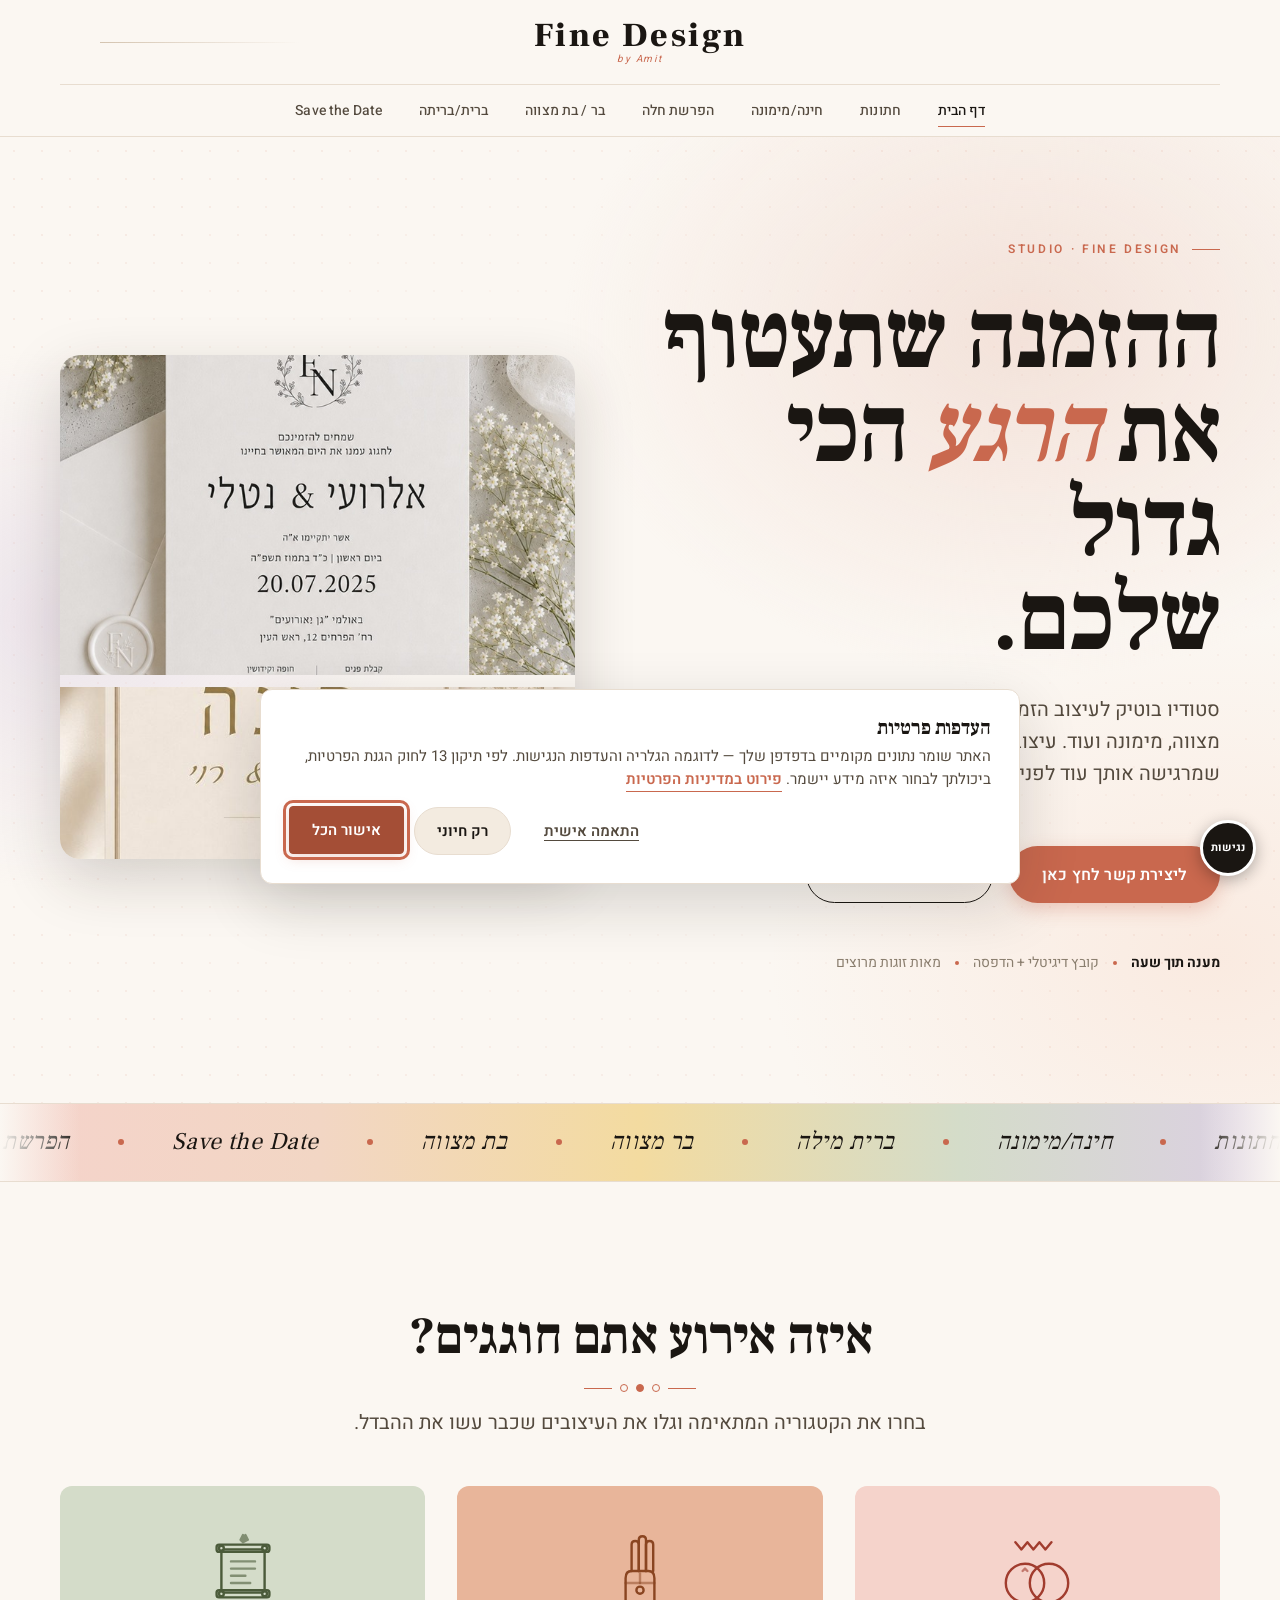
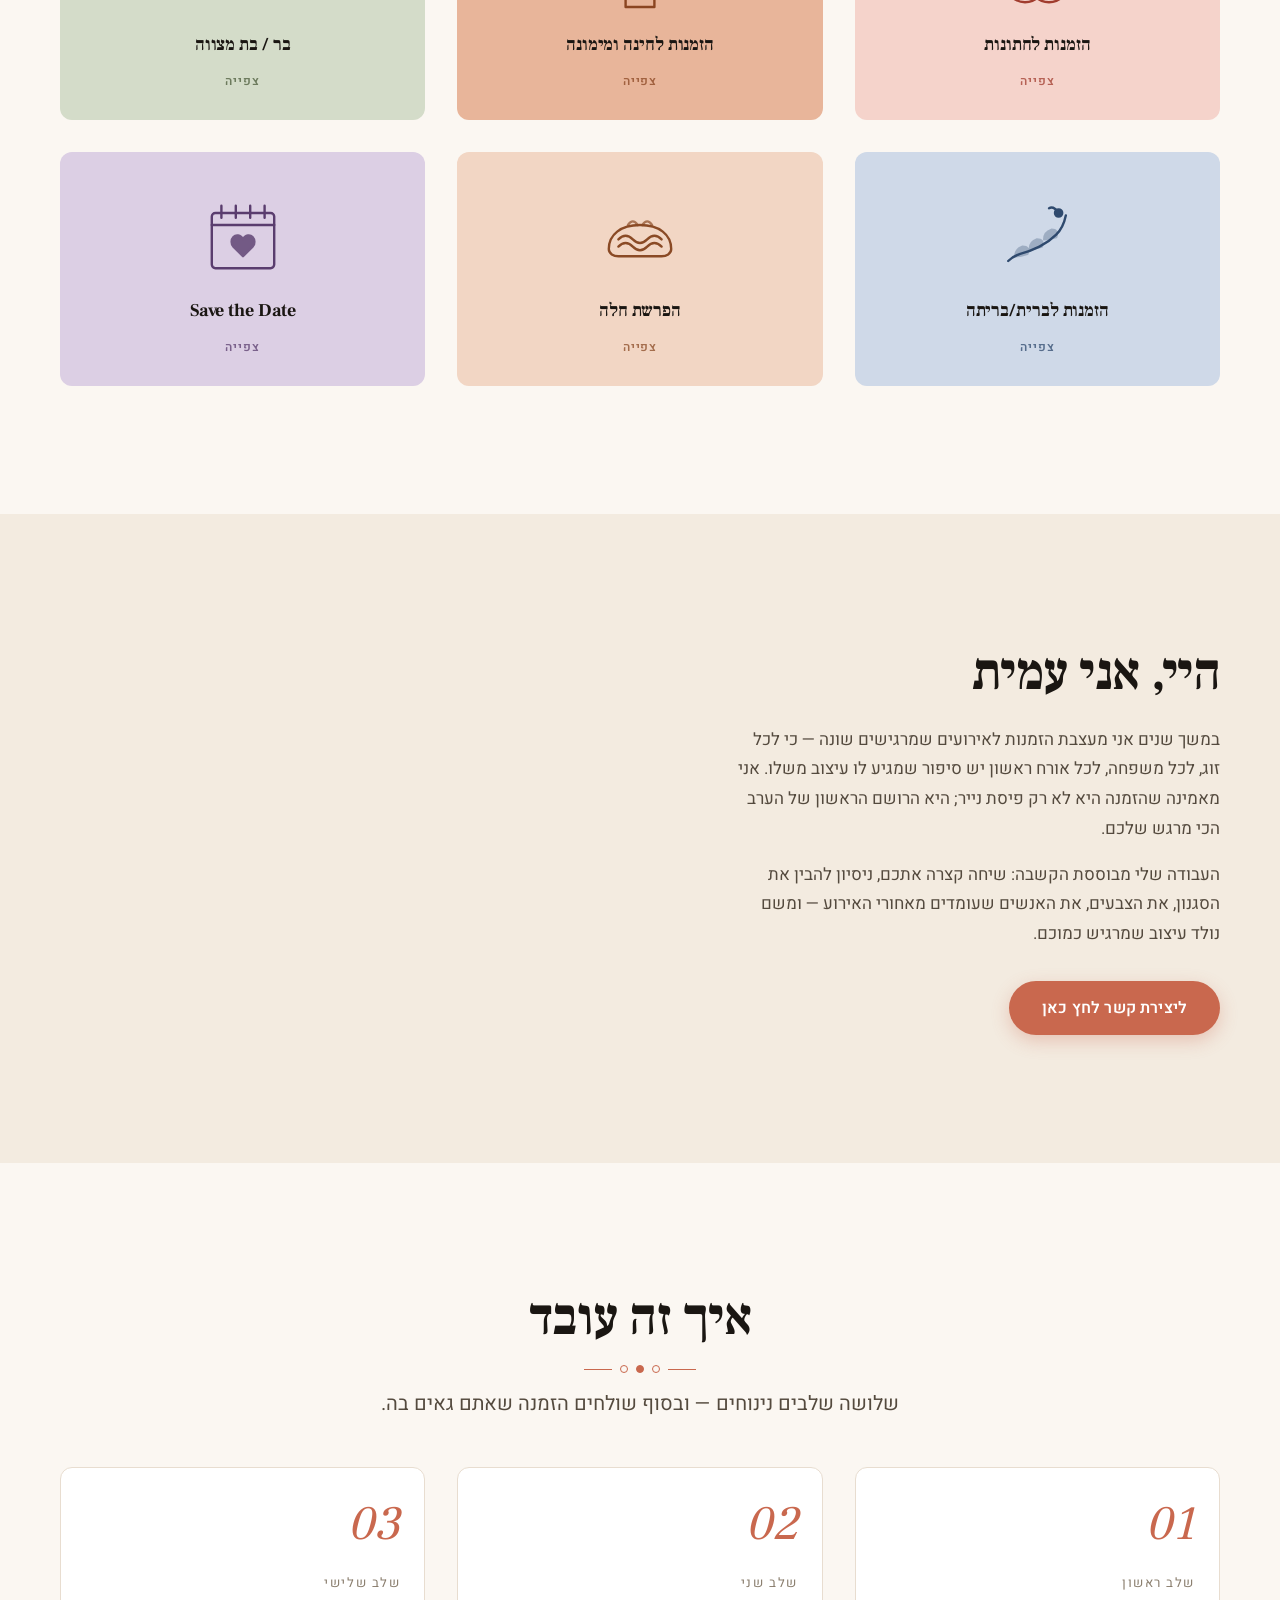
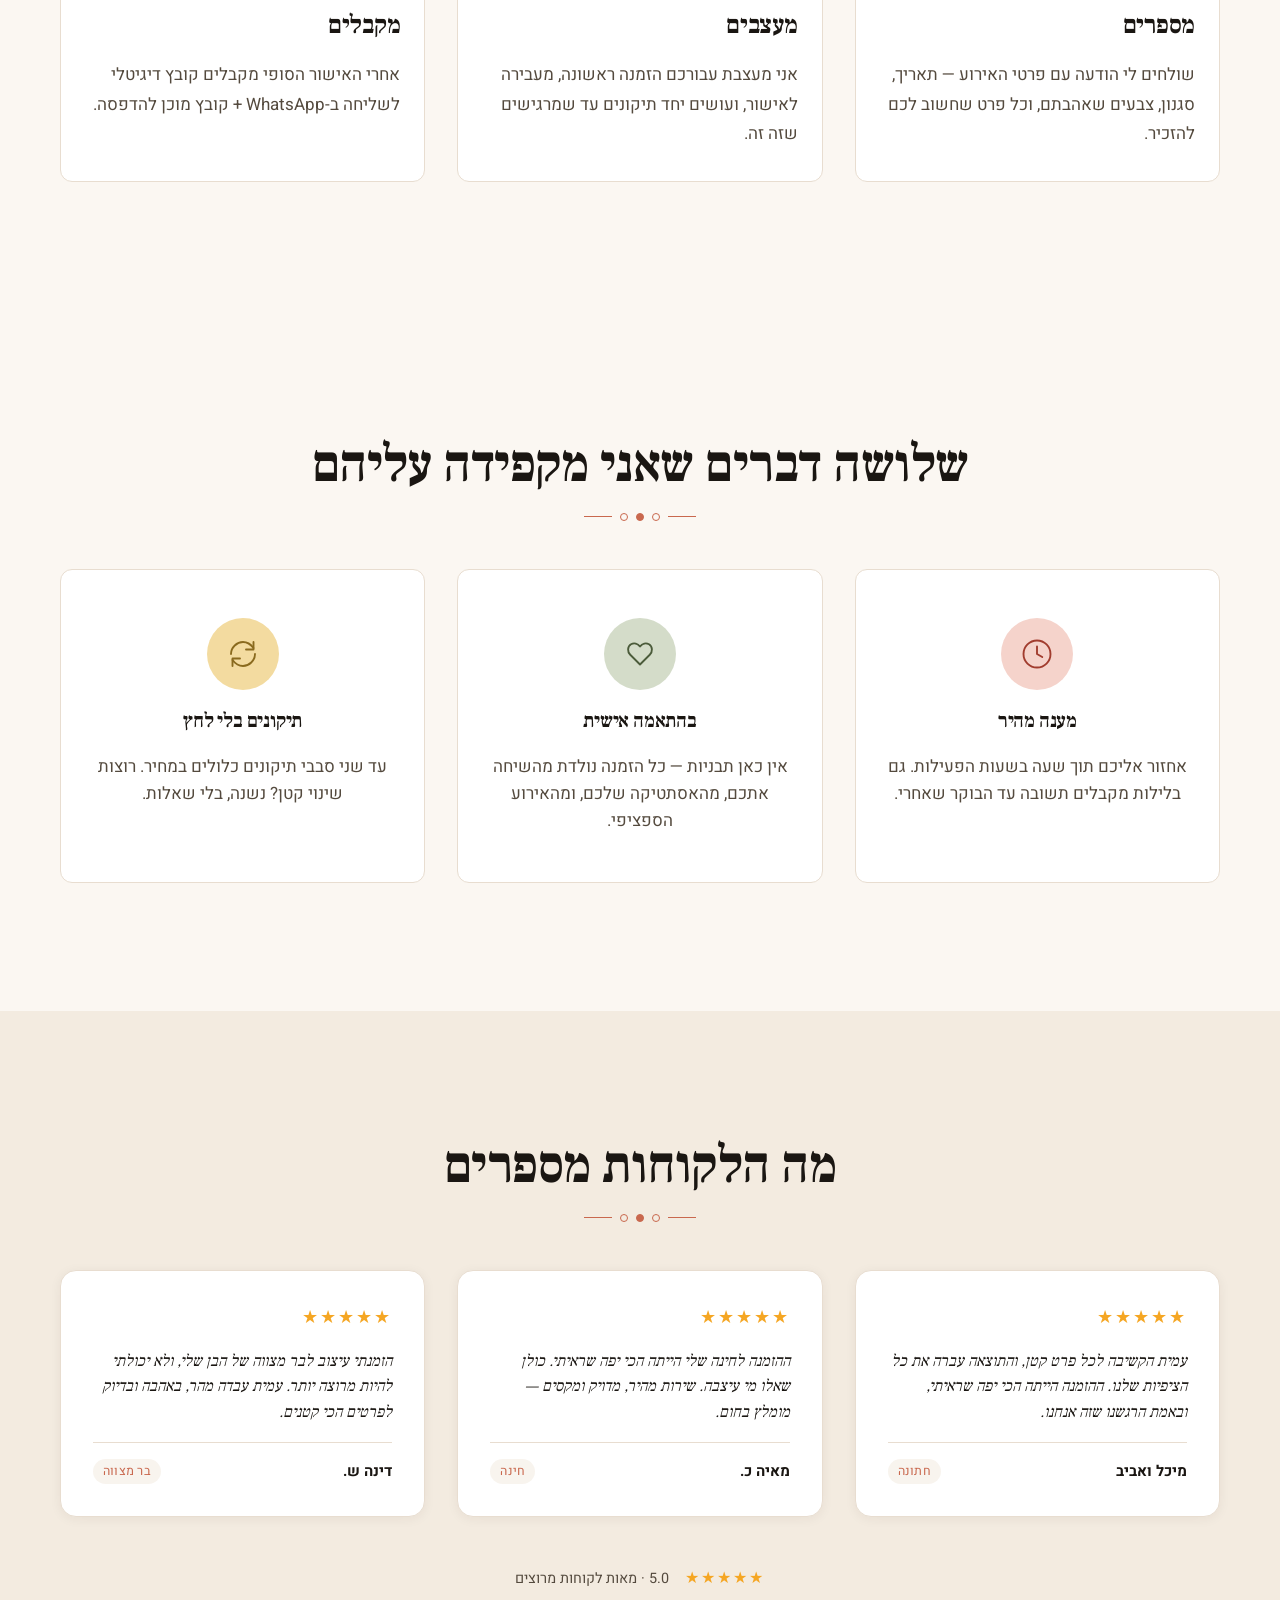
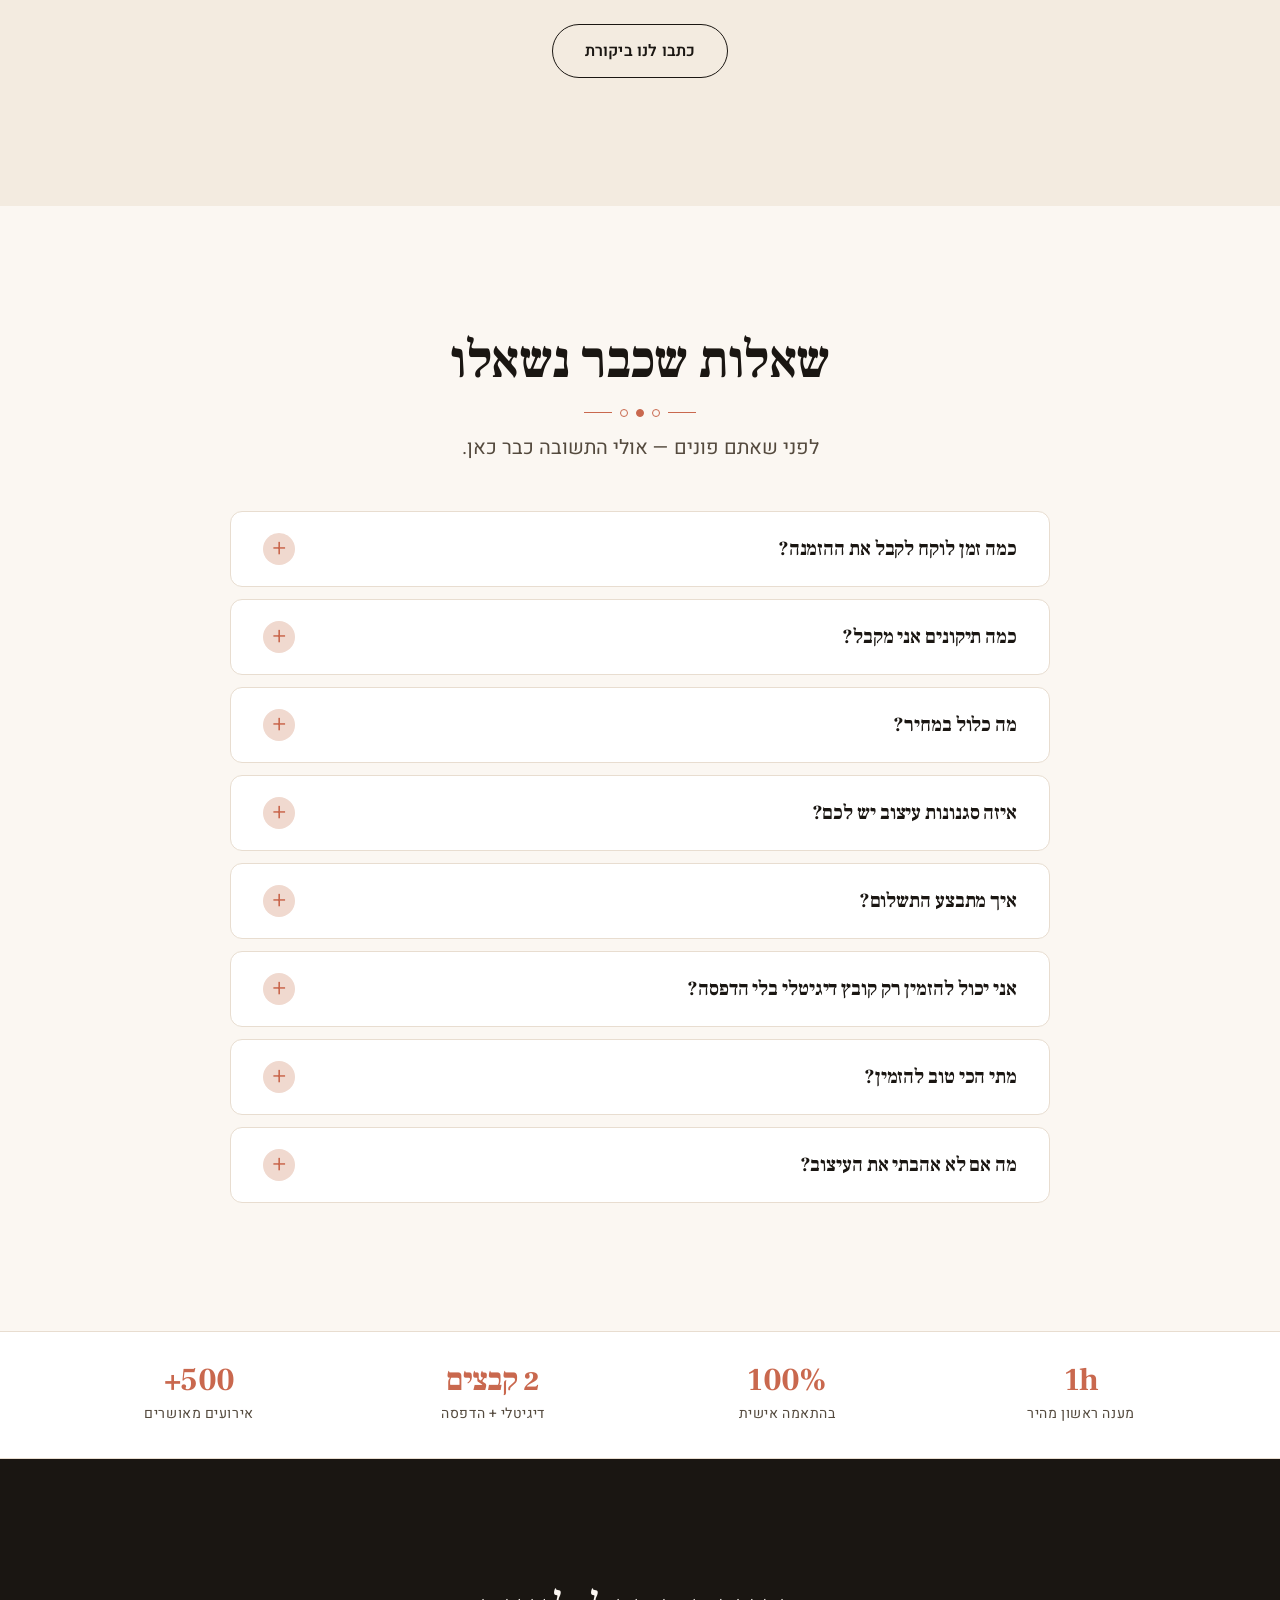
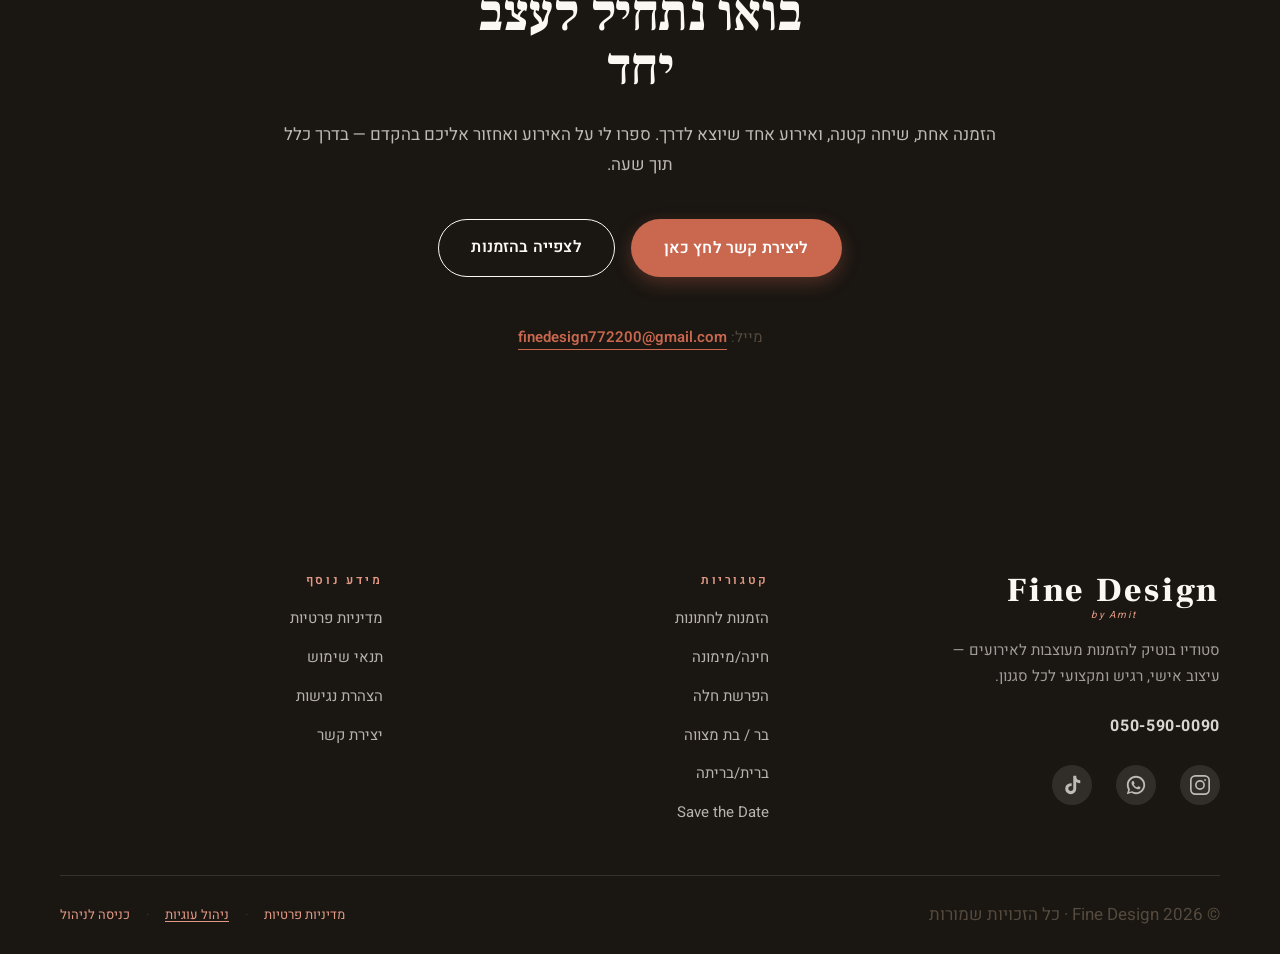
==== commit 8477f053: "Fix hero carousel image bugs - Remove near-square low-res weddings/001.jpg causing blur/bad crops   " ====
--- a/index.html
+++ b/index.html
@@ -39,7 +39,7 @@
   <link rel="preconnect" href="https://fonts.googleapis.com">
   <link rel="preconnect" href="https://fonts.gstatic.com" crossorigin>
   <link href="https://fonts.googleapis.com/css2?family=Frank+Ruhl+Libre:wght@400;500;700;900&family=Heebo:wght@300;400;500;600;700&display=swap" rel="stylesheet">
-  <link rel="preload" as="image" href="images/gallery/weddings/007.jpg">
+  <link rel="preload" as="image" href="images/gallery/weddings/008.jpg">
   <link rel="stylesheet" href="css/style.css">
   <link rel="stylesheet" href="css/accessibility.css">
 </head>
@@ -292,7 +292,7 @@
 
           <div class="hero-img-strip" aria-hidden="true">
             <div class="hero-img-track" id="hero-img-track">
-              <img src="images/gallery/weddings/001.jpg"        class="hero-img-item" alt="">
+              <img src="images/gallery/weddings/008.jpg"        class="hero-img-item" alt="">
               <img src="images/gallery/henna/004.jpg"           class="hero-img-item" alt="">
               <img src="images/gallery/bar-bat-mitzvah/002.jpg" class="hero-img-item" alt="">
               <img src="images/gallery/brit-milah/001.jpg"      class="hero-img-item" alt="">
@@ -304,14 +304,14 @@
               <img src="images/gallery/brit-milah/005.jpg"      class="hero-img-item" alt="">
               <img src="images/gallery/challah/006.jpg"         class="hero-img-item" alt="">
               <img src="images/gallery/save-the-date/004.jpg"   class="hero-img-item" alt="">
-              <img src="images/gallery/weddings/011.jpg"        class="hero-img-item" alt="">
-              <img src="images/gallery/henna/026.jpg"           class="hero-img-item" alt="">
+              <img src="images/gallery/weddings/011.png"        class="hero-img-item" alt="">
+              <img src="images/gallery/henna/036.jpg"           class="hero-img-item" alt="">
               <img src="images/gallery/bar-bat-mitzvah/011.jpg" class="hero-img-item" alt="">
               <img src="images/gallery/brit-milah/008.jpg"      class="hero-img-item" alt="">
               <img src="images/gallery/challah/010.jpg"         class="hero-img-item" alt="">
               <img src="images/gallery/save-the-date/007.jpg"   class="hero-img-item" alt="">
               <img src="images/gallery/weddings/017.png"        class="hero-img-item" alt="">
-              <img src="images/gallery/henna/038.png"           class="hero-img-item" alt="">
+              <img src="images/gallery/henna/041.jpg"           class="hero-img-item" alt="">
               <img src="images/gallery/bar-bat-mitzvah/015.jpg" class="hero-img-item" alt="">
               <img src="images/gallery/brit-milah/011.jpg"      class="hero-img-item" alt="">
               <img src="images/gallery/challah/013.jpg"         class="hero-img-item" alt="">
@@ -702,7 +702,7 @@
           <p data-edit-key="footer_about">סטודיו בוטיק להזמנות מעוצבות לאירועים — עיצוב אישי, רגיש ומקצועי לכל סגנון.</p>
           <a href="tel:0505900090" class="footer-phone" dir="ltr">050-590-0090</a>
           <div class="footer-social">
-            <a href="https://www.instagram.com/_finedesign_/" class="social-link social-link--instagram" aria-label="Instagram" target="_blank" rel="noopener noreferrer">
+            <a href="https://www.instagram.com/_finedesign___/" class="social-link social-link--instagram" aria-label="Instagram" target="_blank" rel="noopener noreferrer">
               <svg viewBox="0 0 24 24" fill="none" stroke="currentColor" stroke-width="1.8" stroke-linecap="round" stroke-linejoin="round" aria-hidden="true" width="22" height="22">
                 <rect x="2" y="2" width="20" height="20" rx="5" ry="5"/>
                 <circle cx="12" cy="12" r="4.5"/>
--- a/css/style.css
+++ b/css/style.css
@@ -768,6 +768,26 @@
   }
 }
 
+@media (max-width: 899px) {
+  .hero-content {
+    align-items: center;
+    text-align: center;
+    margin-inline: auto;
+  }
+  .hero-content .eyebrow {
+    justify-content: center;
+  }
+  .hero-content .eyebrow::before {
+    display: none;
+  }
+  .hero-actions {
+    justify-content: center;
+  }
+  .hero-trust {
+    justify-content: center;
+  }
+}
+
 .hero-content {
   display: flex;
   flex-direction: column;
@@ -1117,6 +1137,19 @@
 @media (min-width: 900px) {
   .about-inner {
     grid-template-columns: 0.9fr 1.1fr;
+  }
+}
+
+@media (max-width: 899px) {
+  .about-text {
+    align-items: center;
+    text-align: center;
+  }
+  .about-text p {
+    max-width: none;
+  }
+  .about-text .hero-actions {
+    justify-content: center;
   }
 }
 
@@ -1960,6 +1993,8 @@
   padding: 40px 32px;
   width: 100%;
   max-width: 480px;
+  max-height: 90vh;
+  overflow-y: auto;
   position: relative;
   box-shadow: 0 24px 64px rgba(44, 36, 24, 0.28);
   text-align: center;
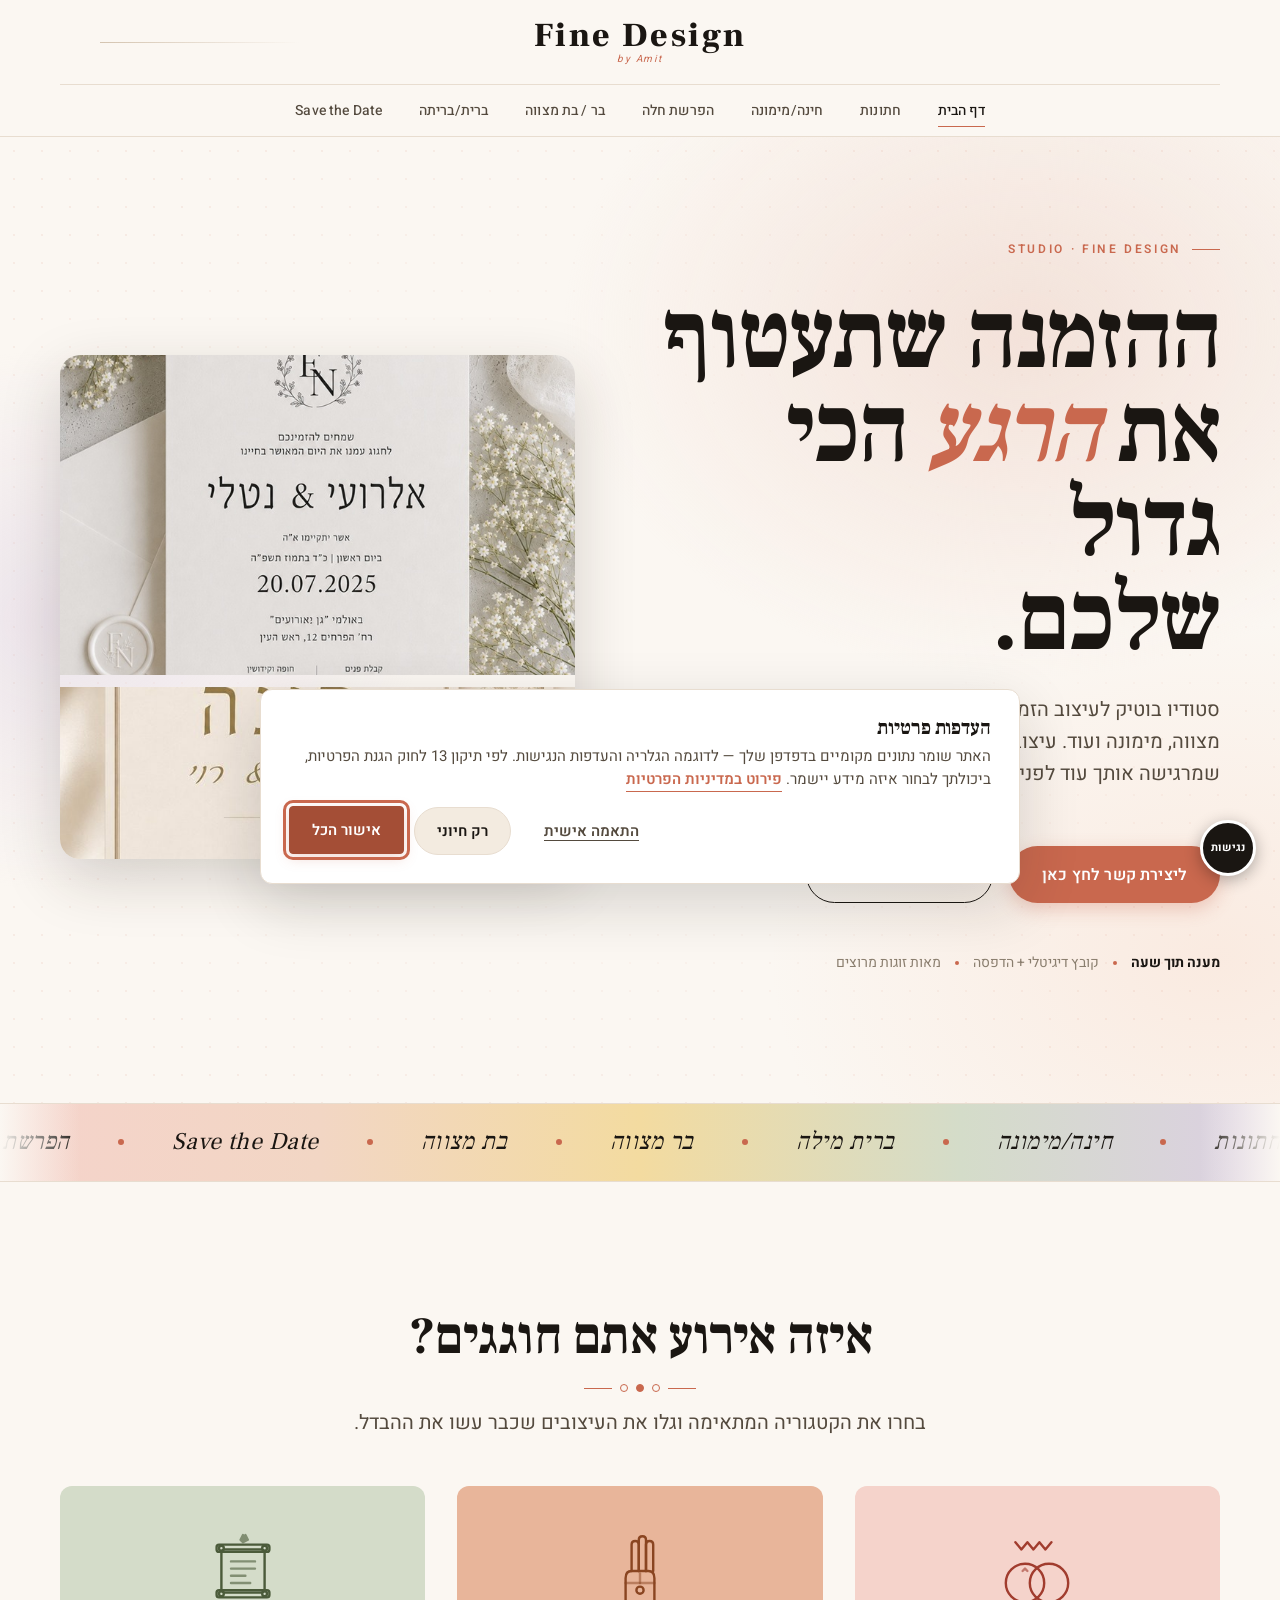
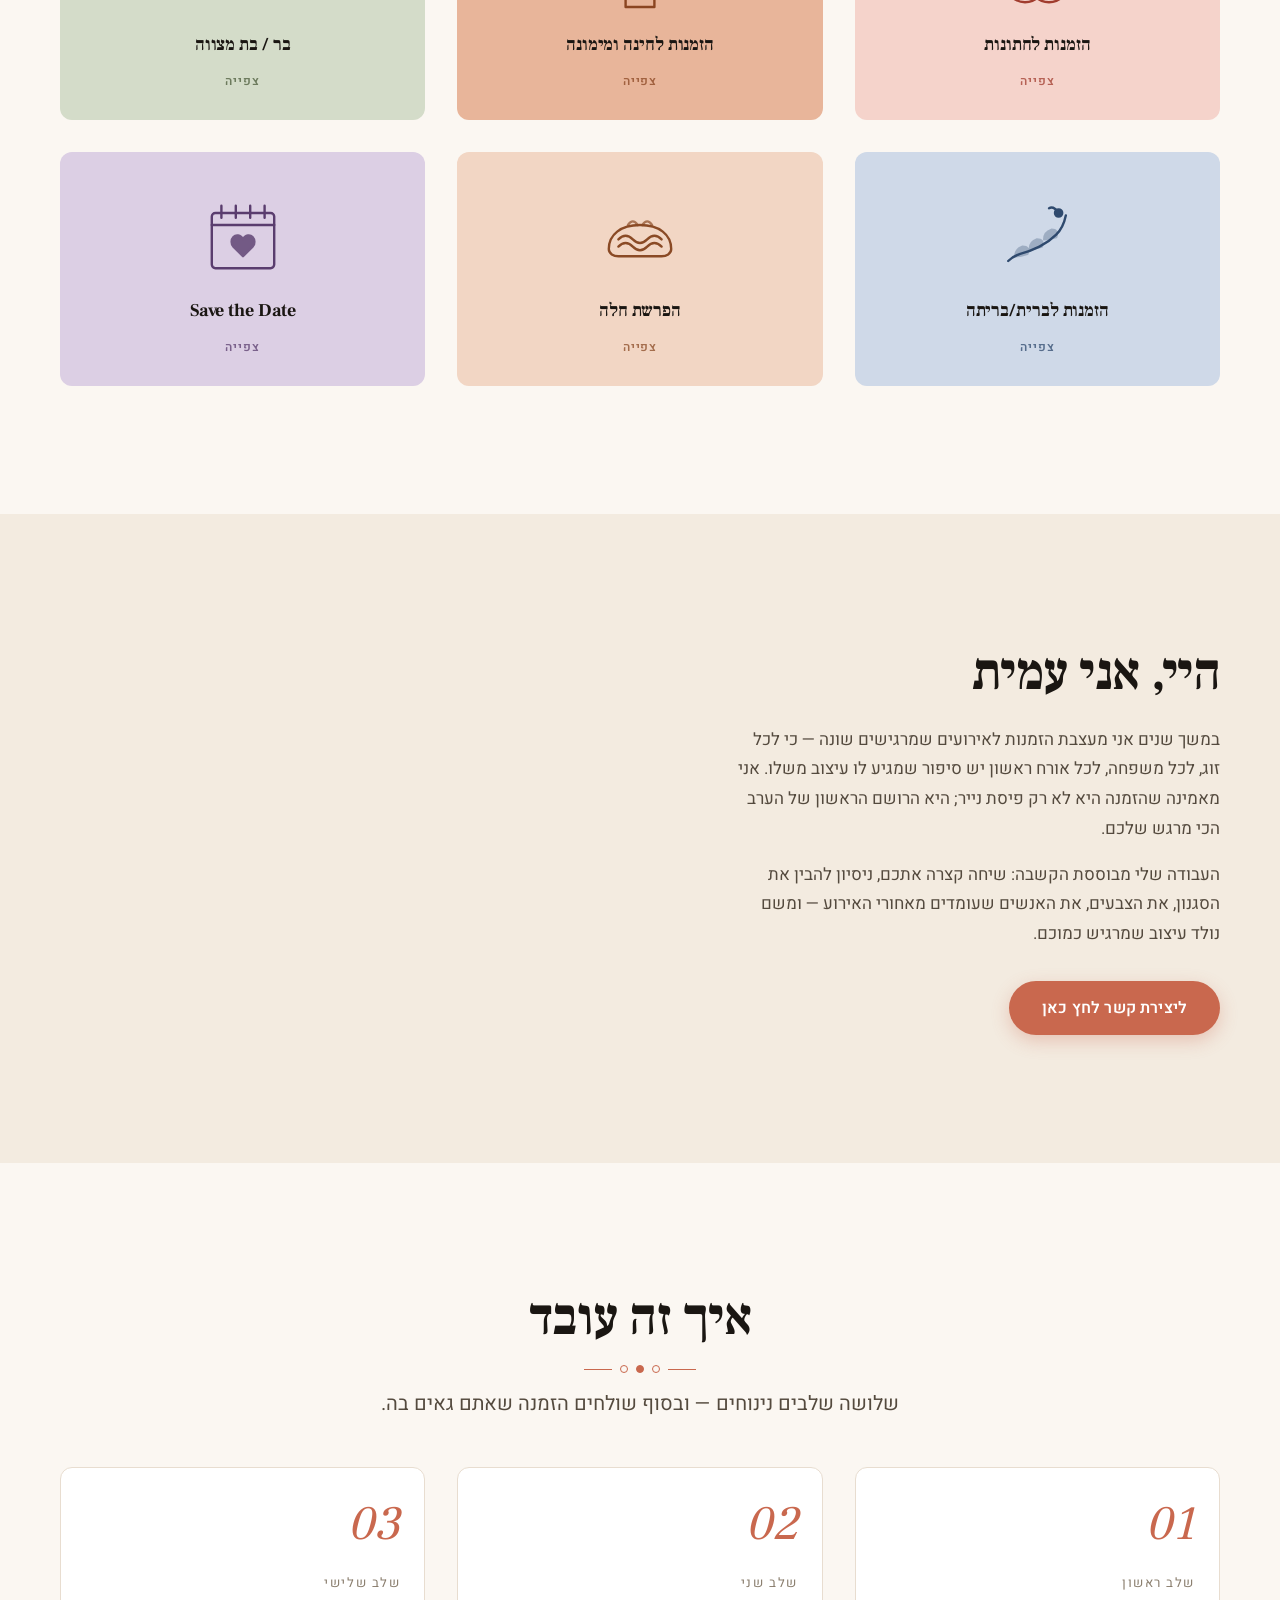
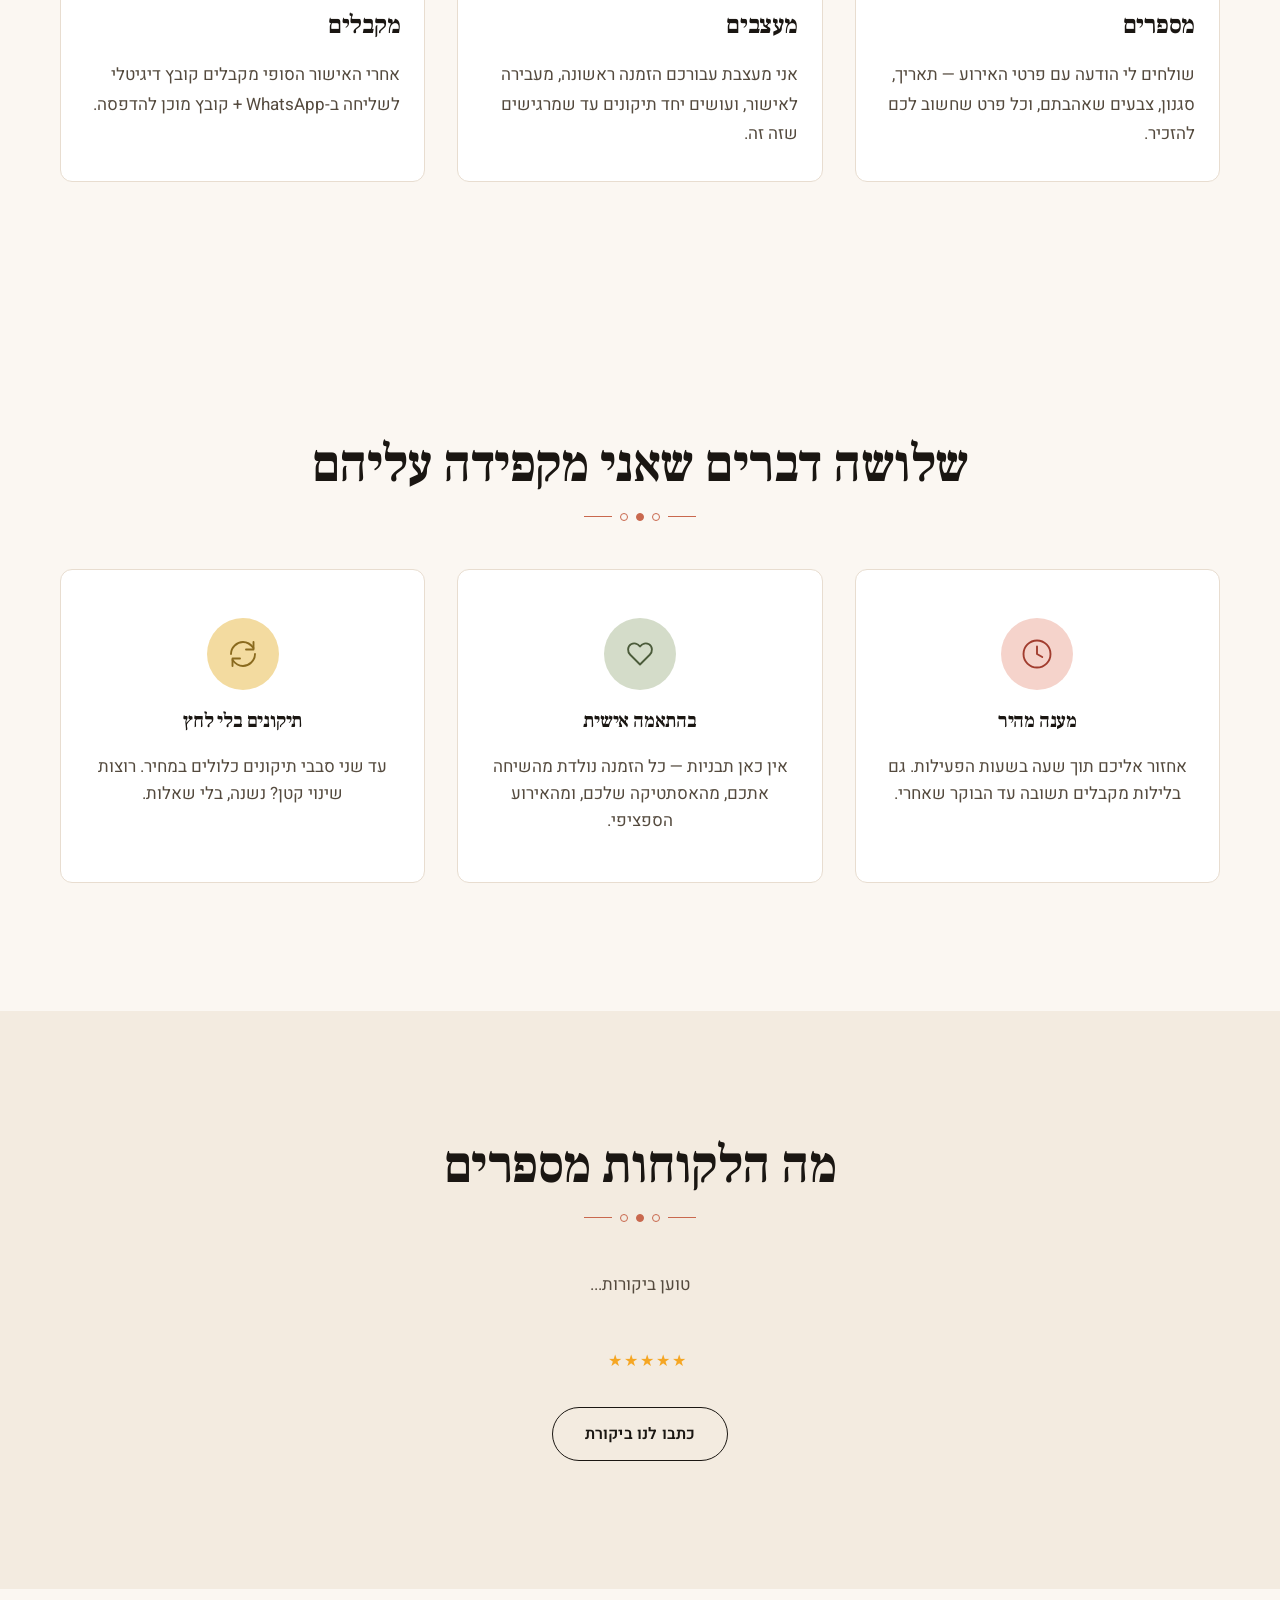
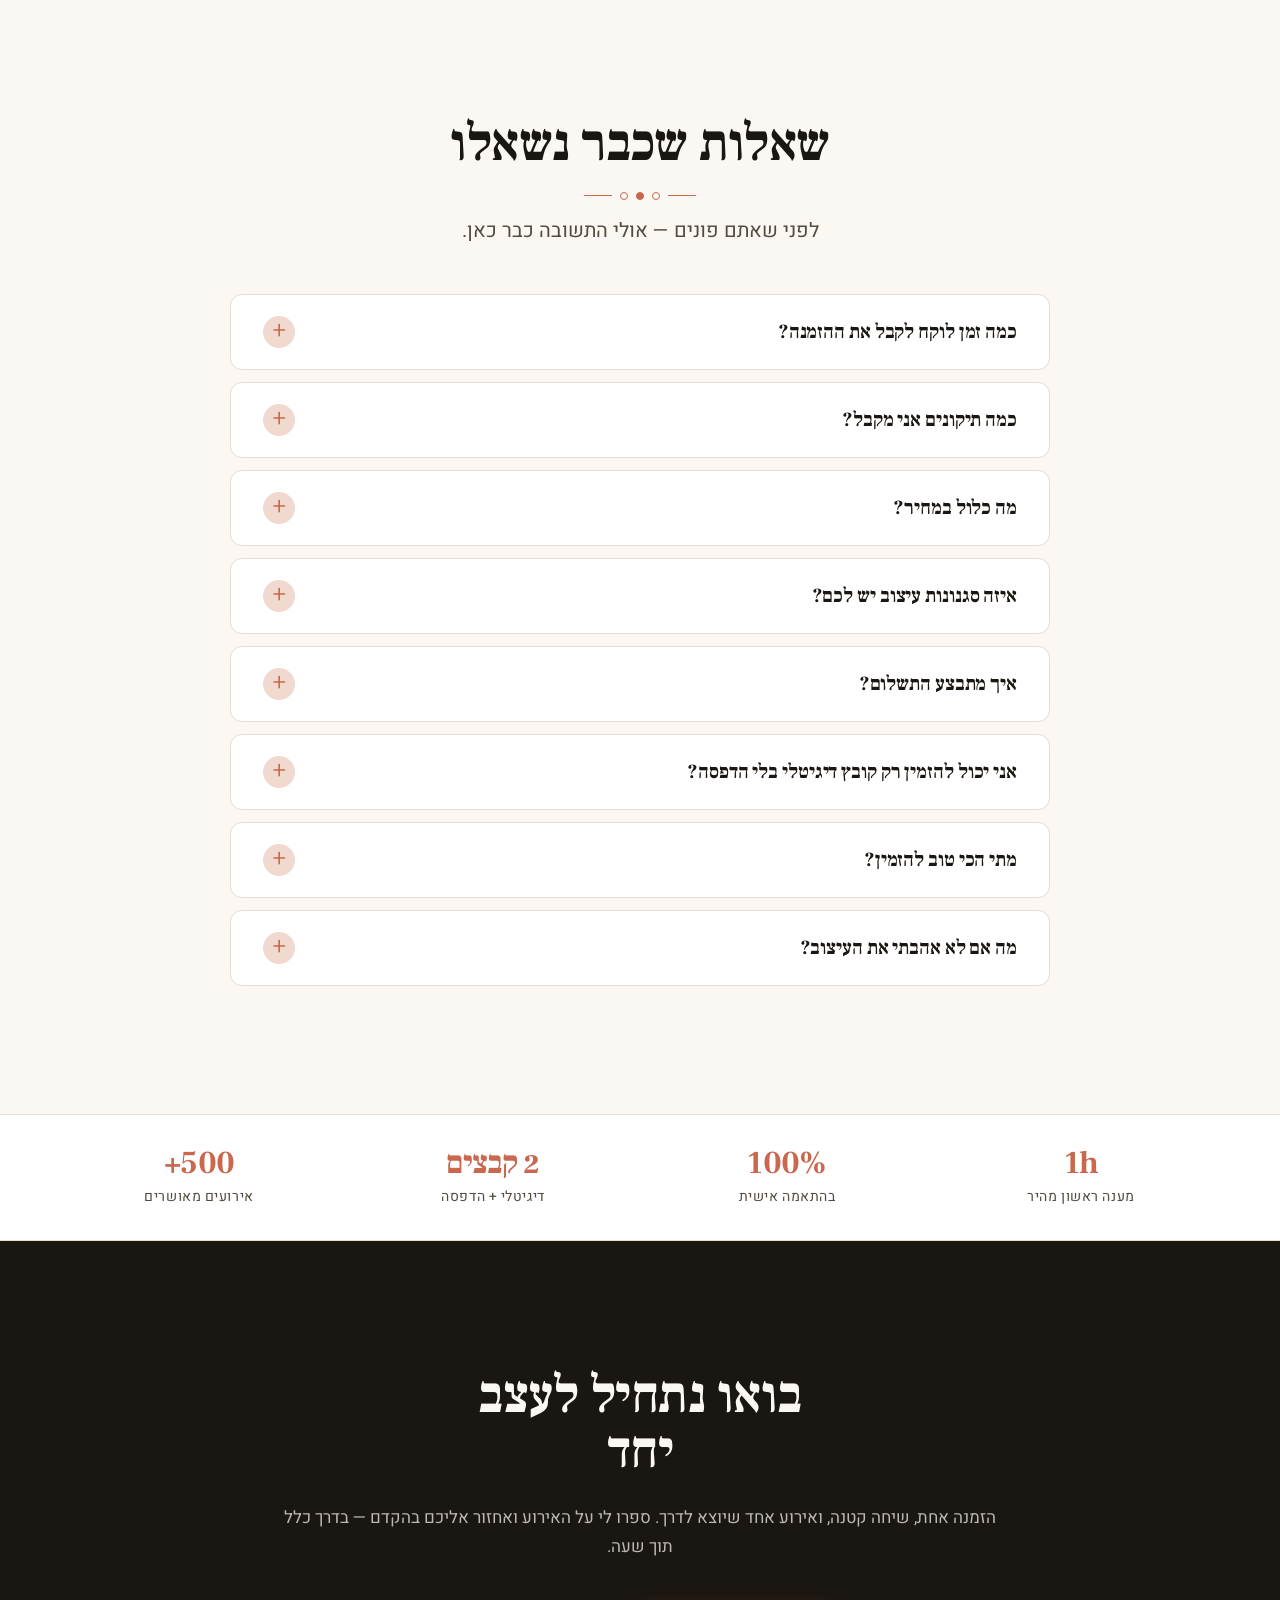
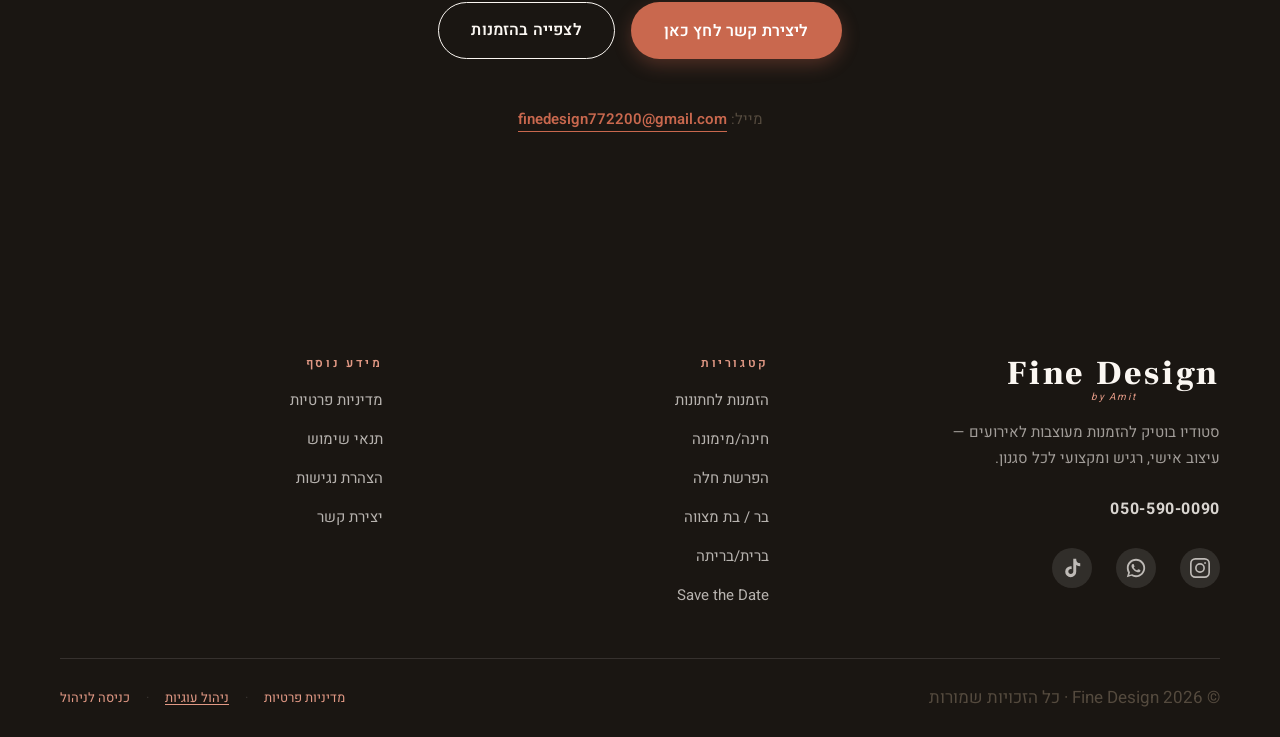
==== commit 293aabc3: "Add live customer reviews feature backed by Supabase - New reviews table in Supabase (schema + seed " ====
--- a/index.html
+++ b/index.html
@@ -496,55 +496,13 @@
           </span>
         </div>
 
-        <div class="testimonials-grid">
-
-          <article class="testimonial-card">
-            <div class="testimonial-stars" aria-label="דירוג 5 כוכבים">
-              <span aria-hidden="true">★★★★★</span>
-            </div>
-            <p class="testimonial-quote">
-              עמית הקשיבה לכל פרט קטן, והתוצאה עברה את כל הציפיות שלנו.
-              ההזמנה הייתה הכי יפה שראיתי, ובאמת הרגשנו שזה אנחנו.
-            </p>
-            <div class="testimonial-meta">
-              <strong class="testimonial-author">מיכל ואביב</strong>
-              <span class="testimonial-event">חתונה</span>
-            </div>
-          </article>
-
-          <article class="testimonial-card">
-            <div class="testimonial-stars" aria-label="דירוג 5 כוכבים">
-              <span aria-hidden="true">★★★★★</span>
-            </div>
-            <p class="testimonial-quote">
-              ההזמנה לחינה שלי הייתה הכי יפה שראיתי. כולן שאלו מי עיצבה.
-              שירות מהיר, מדויק ומקסים — מומלץ בחום.
-            </p>
-            <div class="testimonial-meta">
-              <strong class="testimonial-author">מאיה כ.</strong>
-              <span class="testimonial-event">חינה</span>
-            </div>
-          </article>
-
-          <article class="testimonial-card">
-            <div class="testimonial-stars" aria-label="דירוג 5 כוכבים">
-              <span aria-hidden="true">★★★★★</span>
-            </div>
-            <p class="testimonial-quote">
-              הזמנתי עיצוב לבר מצווה של הבן שלי, ולא יכולתי להיות מרוצה יותר.
-              עמית עבדה מהר, באהבה ובדיוק לפרטים הכי קטנים.
-            </p>
-            <div class="testimonial-meta">
-              <strong class="testimonial-author">דינה ש.</strong>
-              <span class="testimonial-event">בר מצווה</span>
-            </div>
-          </article>
-
-        </div>
-
-        <div class="testimonials-total" aria-label="סה״כ דירוגים">
+        <div class="testimonials-grid" id="testimonials-grid">
+          <p class="testimonials-loading">טוען ביקורות...</p>
+        </div>
+
+        <div class="testimonials-total" id="testimonials-total" aria-label="סה״כ דירוגים" hidden>
           <span class="testimonials-total-stars" aria-hidden="true">★★★★★</span>
-          <span>5.0 · מאות לקוחות מרוצים</span>
+          <span id="testimonials-total-text"></span>
         </div>
 
         <div class="testimonials-cta">
@@ -762,6 +720,7 @@
   <script src="js/db.js"></script>
   <script src="js/site-settings.js"></script>
   <script src="js/gallery.js"></script>
+  <script src="https://cdn.jsdelivr.net/npm/@supabase/supabase-js@2/dist/umd/supabase.min.js"></script>
   <script src="js/main.js"></script>
   <script src="js/accessibility.js"></script>
   <script src="js/cookie-banner.js"></script>
--- a/css/style.css
+++ b/css/style.css
@@ -1338,6 +1338,12 @@
   letter-spacing: 2px;
 }
 
+.testimonials-loading {
+  text-align: center;
+  color: var(--text-secondary);
+  grid-column: 1 / -1;
+}
+
 .testimonials-cta {
   text-align: center;
   margin-block-start: var(--space-4);
